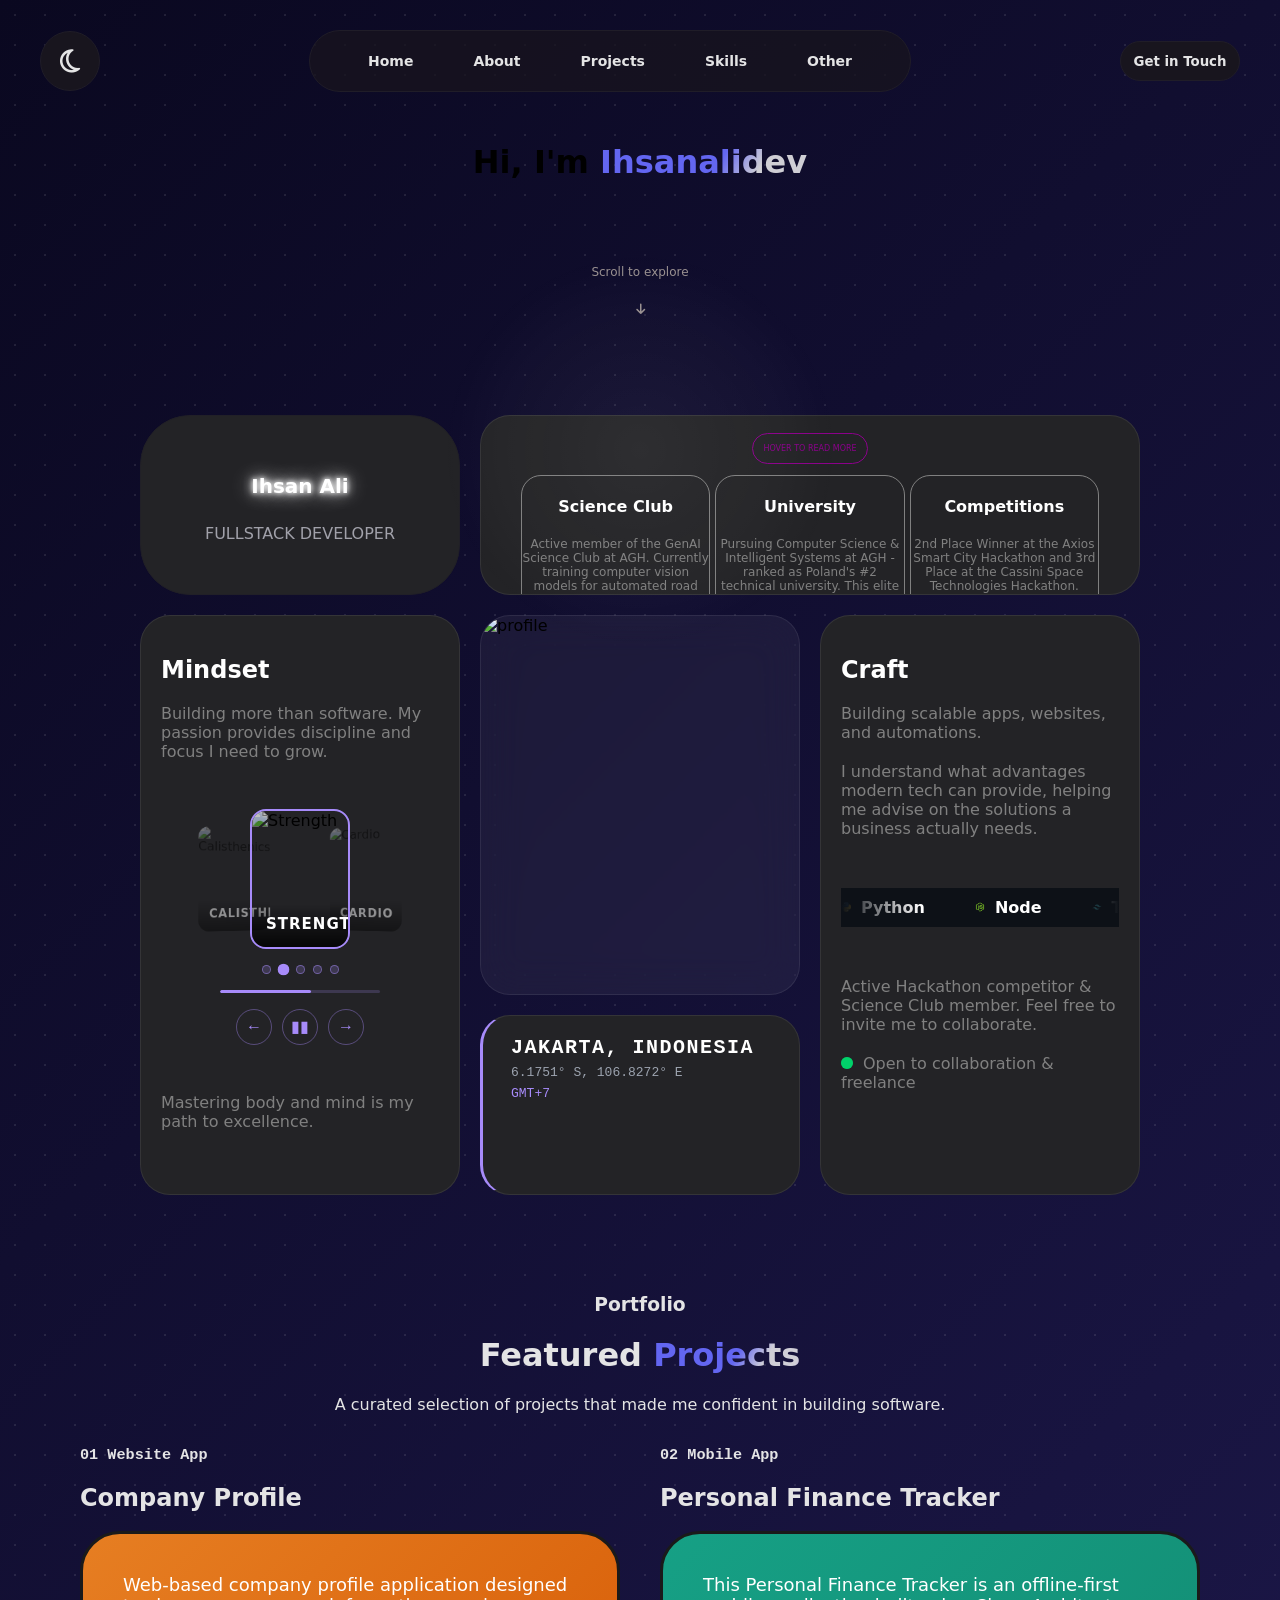
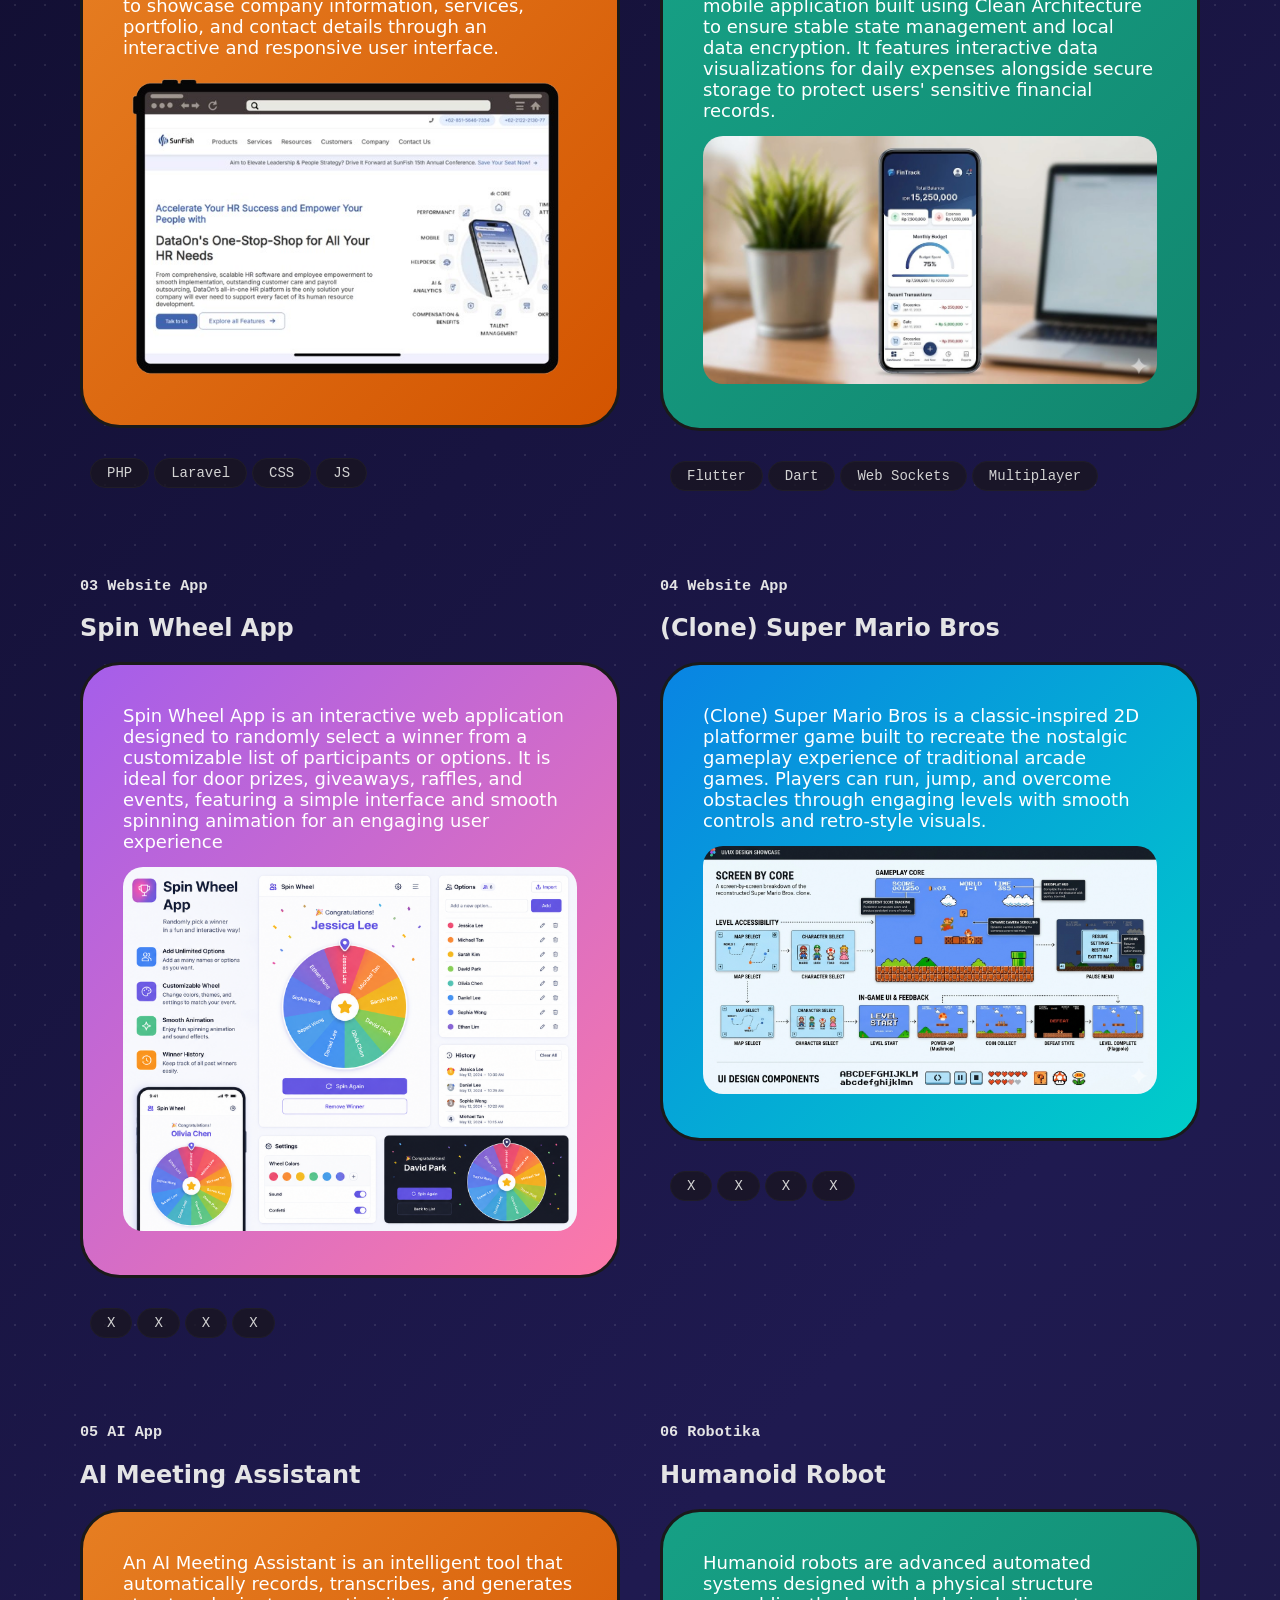
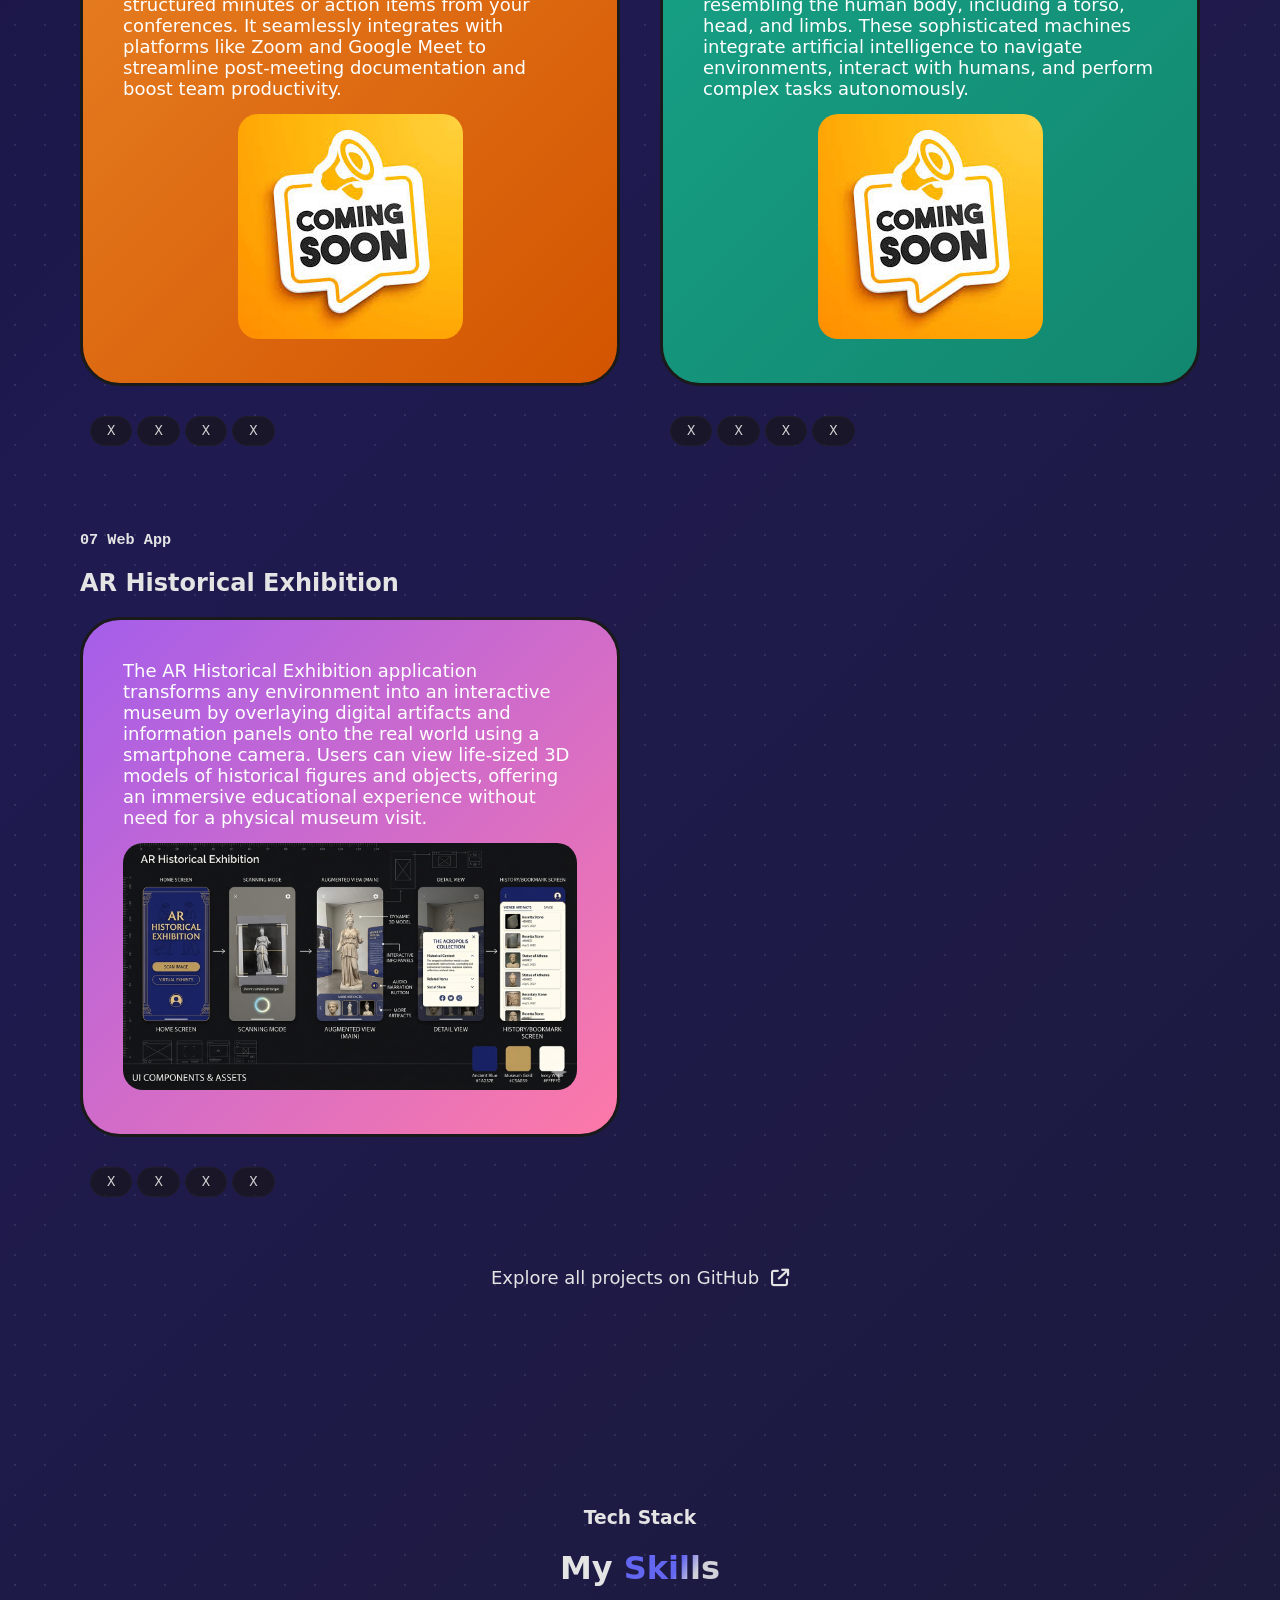
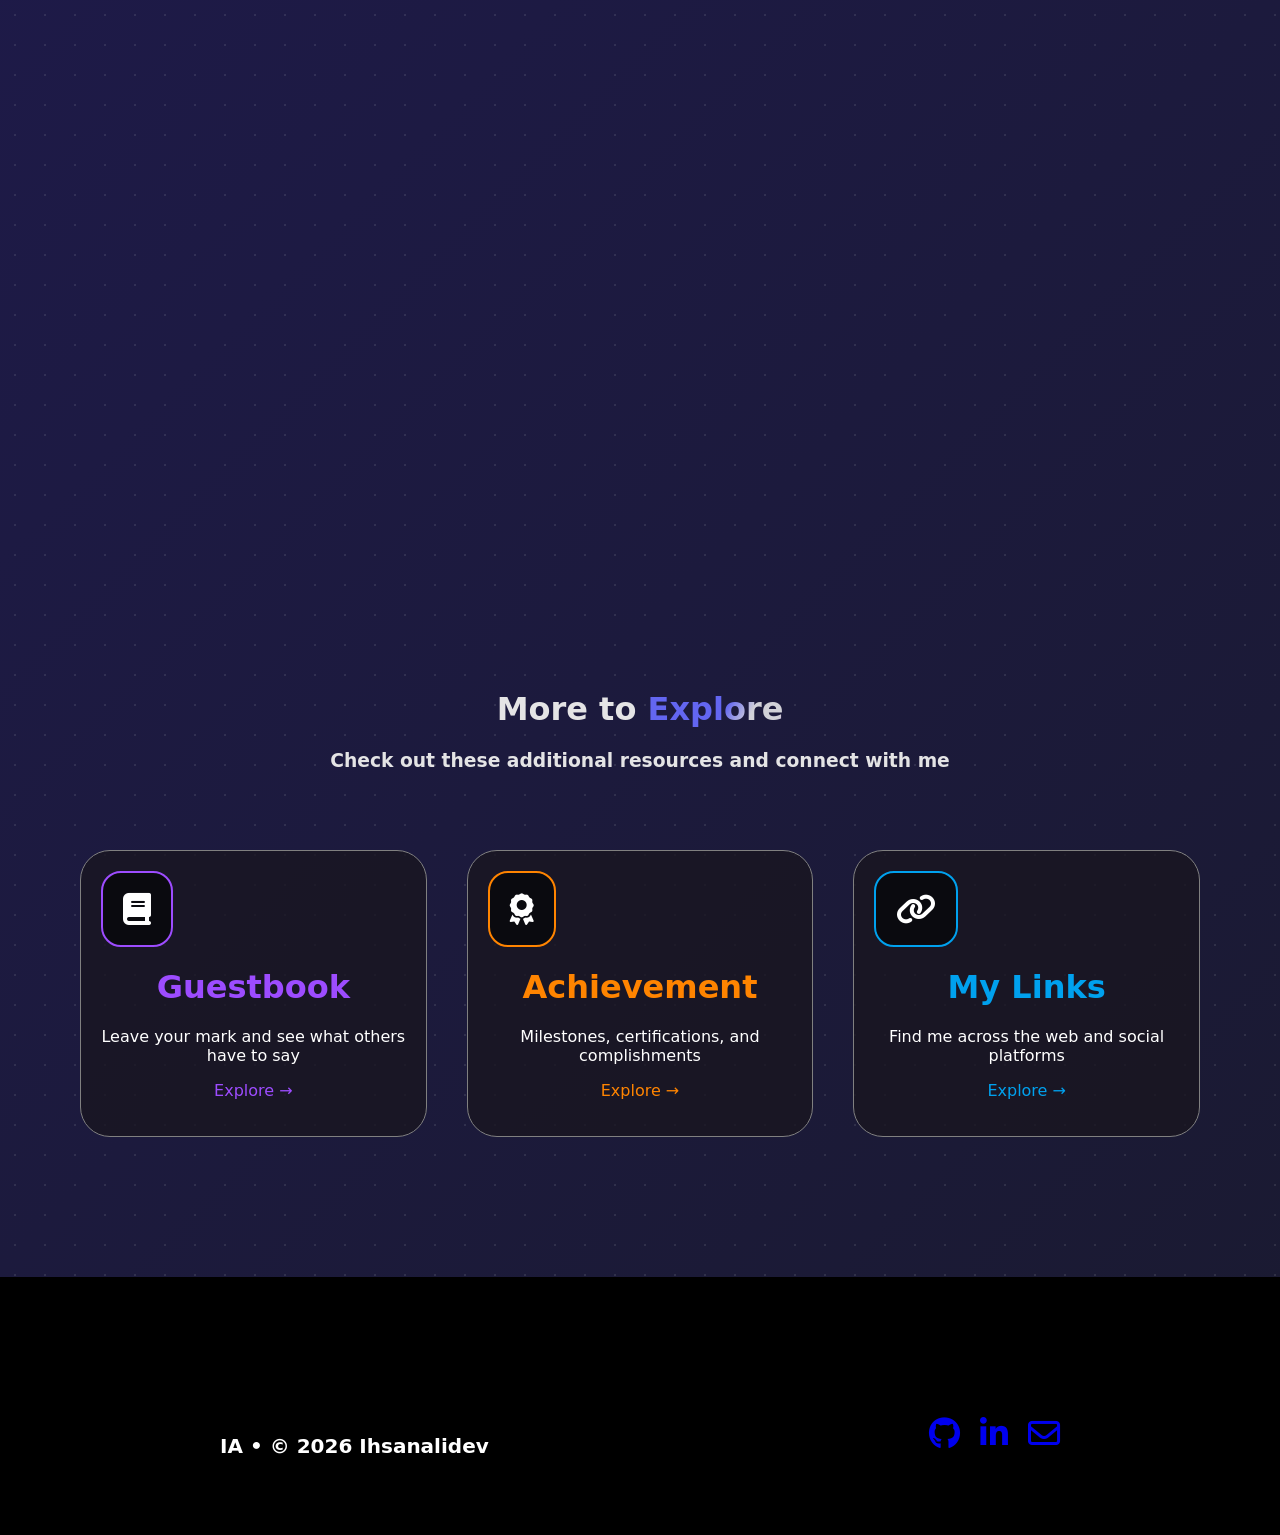
==== index.html @ 2e202428 "update new portfolio 2026" ====
<!DOCTYPE html>
<html lang="en">
<head>
    <meta charset="UTF-8">
    <meta name="viewport" content="width=device-width, initial-scale=1.0">
    <title>Ihsanalidev | Full Stack Developer</title>
    <link rel="stylesheet" href="assets/css/style.css">
    <link rel="stylesheet" href="https://cdnjs.cloudflare.com/ajax/libs/font-awesome/6.5.1/css/all.min.css">
    <link rel="icon" type="image/png" href="assets/img/favicon.png">

</head>
<body>

    <!-- <header>
        <div class="dark-mode">
            <button class="button-dark-mode" onclick="toggleDarkMode()">
                <i class="fa-regular fa-moon fa-2x"></i>
            </button>
        </div>
        <div class="navbar">
            <nav class="navbar-top">
                <ul>
                    <li><a href="#home" class="anchor-home">Home</a></li>
                    <li><a href="#about" class="anchor-about">About</a></li>
                    <li><a href="#projects" class="anchor-projects">Projects</a></li>
                    <li><a href="#skills" class="anchor-skills">Skills</a></li>
                    <li><a href="#other" class="anchor-other">Other</a></li>
                </ul>
            </nav>
        </div>

        <button id="openContactBtn" class="openContactBtn">Get in Touch</button>

        <div id="contactModal" class="modal-overlay">
            
            <div class="modal-content">
                <span class="close-btn" id="closeContactBtn">&times;</span>
                <h2>Get in touch</h2>
                <p>Let's build something great together.</p>
                
                <div class="modal-options">
                    <div class="card-call" onclick="window.open('https://calendly.com/username', '_blank')">
                        <i class="fa-regular fa-calendar"></i>
                        <h4>Book a call</h4>
                        <p>30 Min Call</p>
                    </div>
                    
                    <div class="card-email">
                        <i class="fa-regular fa-envelope"></i>
                        <h4>Email me</h4>
                        <p>Open Gmail</p>
                    </div>
                </div>
            </div>

        </div>
    </header> -->
    <my-header></my-header>
    


    
    <main>
        <!-- <h1>Hi, I'm <span class="text-gradient">Ihsanalidev</span></h1> -->
        <div class="my-name" id="home">
            <h1>Hi, I'm <span class="text-shimmer">Ihsanalidev</span></h1>
        </div>
        
        <div class="scroll-indicator">
            <p>Scroll to explore</p>
            <i class="fa-solid fa-arrow-down arrow"></i>
        </div>




        <!-- <div class="about-section" id="about">
            <div class="">
                <div class="my-full-name">
                    <div class="div-glow-text">
                        <h1 class="glow-text">Ihsan Ali</h1>
                    </div>
                    <p class="name-card-mono center-text">Fullstack Developer</p>
                </div>
                <div class="my-education">
                    <div>
                        Hover to read more
                    </div>
                    <div>
                        <h3>Science Club</h3>
                        <p>Active member of the GenAI Science Club at AGH. Currently training computer vision models for automated road obstacle detection in autonomous systems.</p>
                    </div>
                    <div>
                        <h3>University</h3>
                        <p>Pursuing Computer Science & Intelligent Systems at AGH - ranked as Poland's #2 technical university. This elite program is recognized as the #1 major in the country for IT and Artificial Intelligence.</p>
                    </div>
                    <div>
                        <h3>Competitions</h3>
                        <p>2nd Place Winner at the Axios Smart City Hackathon and 3rd Place at the Cassini Space Technologies Hackathon. Proven ability to translate high-tech engineering into scalable business models under pressure.</p>
                    </div>
                </div>
            </div>
            
            <div class="my-key-points">

            </div>
            <div class="my-photo">

            </div>
            <div class="my-city-weather">

            </div>
            <div class="my-tect-stack">

            </div>
        </div> -->



        <div class="container-about" id="about">

            <div class="card-about intro">
                <h4 class="glow-text">Ihsan
                    <!-- <br> -->
                    Ali
                </h4>
                <p>FULLSTACK DEVELOPER</p>
            </div>

            <div class="card-about top-info">
                <span class="button-hover-to-read-more">HOVER TO READ MORE</span>
                <!-- <span class="button-hover-to-read-more">READ MORE</span> -->
                <div class="mini-cards">
                    <div class="mini-card-1">
                        <h4>Science Club</h4>
                        <p>Active member of the GenAI Science Club at AGH. Currently training computer vision models for automated road obstacle detection in autonomous systems.</p>
                    </div>
                    <div class="mini-card-2">
                        <h4>University</h4>
                        <p>Pursuing Computer Science & Intelligent Systems at AGH - ranked as Poland's #2 technical university. This elite program is recognized as the #1 major in the country for IT and Artificial Intelligence.</p>
                    </div>
                    <div class="mini-card-3">
                        <h4>Competitions</h4>
                        <p>2nd Place Winner at the Axios Smart City Hackathon and 3rd Place at the Cassini Space Technologies Hackathon.</p>
                    </div>
                </div>
            </div>

            <div class="card-about mindset">
                <h2>Mindset</h2>
                <p>Building more than software. My passion provides discipline and focus I need to grow.</p>
                



                <!-- 3D Carousel -->
                <div id="cx-wrap">
                    <div id="cx-stage"></div>
                    <div id="cx-dots"></div>
                    <div id="cx-bar-wrap"><div id="cx-bar"></div></div>
                    <div id="cx-controls">
                    <button id="cx-prev">&#8592;</button>
                    <button id="cx-pause">&#9646;&#9646;</button>
                    <button id="cx-next">&#8594;</button>
                    </div>
                </div>
                




                <p>Mastering body and mind is my path to excellence.</p>
            </div>

            <div class="card-about profile">
                <img src="https://picsum.photos/500/600" alt="profile">
            </div>

            <div class="card-about craft">
                <h2>Craft</h2>
                <p>Building scalable apps, websites, and automations.</p>
                <p>I understand what advantages modern tech can provide, helping me advise on the solutions a business actually needs.</p>



                <section class="tech-stack">
                    <div class="marquee">
                        <div class="marquee-content">
                            <div class="item">
                                <img src="assets/img/python.png" alt="Python">
                                <span>Python</span>
                            </div>

                            <div class="item">
                                <img src="assets/img/node.png" alt="Node">
                                <span>Node</span>
                            </div>

                            <div class="item">
                                <img src="assets/img/tailwind.png" alt="Tailwind">
                                <span>Tailwind</span>
                            </div>

                            <div class="item">
                                <img src="assets/img/docker.png" alt="Docker">
                                <span>Docker</span>
                            </div>
                            <div class="item">
                                <img src="assets/img/flutter.png" alt="Flutter">
                                <span>Flutter</span>
                            </div>

                            <div class="item">
                                <img src="assets/img/git.png" alt="Git">
                                <span>Git</span>
                            </div>

                            <div class="item">
                                <img src="assets/img/laravel.png" alt="Laravel">
                                <span>Laravel</span>
                            </div>

                            <div class="item">
                                <img src="assets/img/react.png" alt="React">
                                <span>React</span>
                            </div>
                        </div>
                    </div>
                    </section>



                <p>Active Hackathon competitor & Science Club member. Feel free to invite me to collaborate.</p>
                <p><div class="ping-dot"></div>Open to collaboration & freelance</p>
            </div>

            <!-- <div class="card-about location">
                <h2>JAKARTA, INDONESIA</h2>
                <p>GMT+7</p>
            </div> -->


            <div class="card-about location">
                <div class="location-map-bg"></div>
                <div class="location-content">
                    <h2>JAKARTA, INDONESIA</h2>
                    <p class="location-coords">6.1751° S, 106.8272° E</p>
                    <p class="location-tz">GMT+7</p>
                </div>
            </div>

        </div>






        <div class="projects-section" id="projects">
            <div class="project-title">
                <h3>Portfolio</h3>
                <h1>Featured <span class="text-shimmer">Projects</span></h1>
                <p>A curated selection of projects that made me confident in building software.</p>
            </div>
            <div class="container-cards">
                <div class="card-projects">
                    <h3 class="name-card-mono">01 Website App</h3>
                    <h2>Company Profile</h2>
                    <div class="card-1">
                        <p class="card-text">Web-based company profile application designed to showcase company information, services, portfolio, and contact details through an interactive and responsive user interface.</p>
                        <a href="https://google.com" target="_blank" rel="noopener noreferrer">
                            <img src="assets/img/project1.png" alt="img-project1" class="img-project1">
                        </a>
                    </div>
                    <div class="tech-stack-project">
                        <span>PHP</span>
                        <span>Laravel</span>
                        <span>CSS</span>
                        <span>JS</span>
                    </div>
                </div>
                <div class="card-projects">
                    <h3 class="name-card-mono">02 Mobile App</h3>
                    <h2>Personal Finance Tracker</h2>
                    <div class="card-2">
                        <p class="card-text">This Personal Finance Tracker is an offline-first mobile application built using Clean Architecture to ensure stable state management and local data encryption. It features interactive data visualizations for daily expenses alongside secure storage to protect users' sensitive financial records.</p>
                        <a href="https://google.com" target="_blank" rel="noopener noreferrer">
                            <img src="assets/img/personal_finance_tracker.jpg" alt="personal_finance_tracker" class="img-project2">
                        </a>
                    </div>
                    <div class="tech-stack-project">
                        <span>Flutter</span>
                        <span>Dart</span>
                        <span>Web Sockets</span>
                        <span>Multiplayer</span>
                    </div>
                </div>
                <div class="card-projects">
                    <h3 class="name-card-mono">03 Website App</h3>
                    <h2>Spin Wheel App</h2>
                    <div class="card-3">
                        <p class="card-text">Spin Wheel App is an interactive web application designed to randomly select a winner from a customizable list of participants or options. It is ideal for door prizes, giveaways, raffles, and events, featuring a simple interface and smooth spinning animation for an engaging user experience</p>
                        <a href="https://google.com" target="_blank" rel="noopener noreferrer">
                            <img src="assets/img/spin_wheel_app.png" alt="spin_wheel_app" class="img-project3">
                        </a>
                    </div>
                    <div class="tech-stack-project">
                        <span>X</span>
                        <span>X</span>
                        <span>X</span>
                        <span>X</span>
                    </div>
                </div>
                <div class="card-projects">
                    <h3 class="name-card-mono">04 Website App</h3>
                    <h2>(Clone) Super Mario Bros</h2>
                    <div class="card-4">
                        <p class="card-text">(Clone) Super Mario Bros is a classic-inspired 2D platformer game built to recreate the nostalgic gameplay experience of traditional arcade games. Players can run, jump, and overcome obstacles through engaging levels with smooth controls and retro-style visuals.</p>
                        <a href="https://google.com" target="_blank" rel="noopener noreferrer">
                            <img src="assets/img/super_mario_bros.png" alt="super_mario_bros" class="img-project4">
                        </a>
                    </div>
                    <div class="tech-stack-project">
                        <span>X</span>
                        <span>X</span>
                        <span>X</span>
                        <span>X</span>
                    </div>
                </div>
                <div class="card-projects">
                    <h3 class="name-card-mono">05 AI App</h3>
                    <h2>AI Meeting Assistant</h2>
                    <div class="card-5">
                        <p class="card-text">An AI Meeting Assistant is an intelligent tool that automatically records, transcribes, and generates structured minutes or action items from your conferences. It seamlessly integrates with platforms like Zoom and Google Meet to streamline post-meeting documentation and boost team productivity.</p>
                        <a href="https://google.com" target="_blank" rel="noopener noreferrer">
                            <img src="assets/img/coming_soon.jpg" alt="super_mario_bros" class="img-project4">
                        </a>
                    </div>
                    <div class="tech-stack-project">
                        <span>X</span>
                        <span>X</span>
                        <span>X</span>
                        <span>X</span>
                    </div>
                </div>
                <div class="card-projects">
                    <h3 class="name-card-mono">06 Robotika</h3>
                    <h2>Humanoid Robot</h2>
                    <div class="card-6">
                        <p class="card-text">Humanoid robots are advanced automated systems designed with a physical structure resembling the human body, including a torso, head, and limbs. These sophisticated machines integrate artificial intelligence to navigate environments, interact with humans, and perform complex tasks autonomously.</p>
                        <a href="https://google.com" target="_blank" rel="noopener noreferrer">
                            <img src="assets/img/coming_soon.jpg" alt="super_mario_bros" class="img-project4">
                        </a>
                    </div>
                    <div class="tech-stack-project">
                        <span>X</span>
                        <span>X</span>
                        <span>X</span>
                        <span>X</span>
                    </div>
                </div>
                <div class="card-projects">
                    <h3 class="name-card-mono">07 Web App</h3>
                    <h2>AR Historical Exhibition</h2>
                    <div class="card-7">
                        <p class="card-text">The AR Historical Exhibition application transforms any environment into an interactive museum by overlaying digital artifacts and information panels onto the real world using a smartphone camera. Users can view life-sized 3D models of historical figures and objects, offering an immersive educational experience without need for a physical museum visit.</p>
                        <a href="https://google.com" target="_blank" rel="noopener noreferrer">
                            <img src="assets/img/ar_historical_exhibition.png" alt="ar_historical_exhibition" class="img-project7">
                        </a>
                    </div>
                    <div class="tech-stack-project">
                        <span>X</span>
                        <span>X</span>
                        <span>X</span>
                        <span>X</span>
                    </div>
                </div>
            </div>

            <!-- <div class="explore-my-github">
                <p>Explore all projects on GitHub</p>
                <i class="fa-solid fa-arrow-up-right-from-square"><a href="https://google.com" target="_blank" rel="noopener noreferrer"></a></i>
            </div> -->

            <div class="explore-my-github">
                <a href="https://google.com" target="_blank" rel="noopener noreferrer">
                    <p>Explore all projects on GitHub</p>
                    <i class="fa-solid fa-arrow-up-right-from-square"></i>
                </a>
            </div>

        </div>

        <div class="skills-section" id="skills">
            <div class="project-title">
                <h3>Tech Stack</h3>
                <h1>My <span class="text-shimmer">Skills</span></h1>
            </div>



















                    <div class="sphere-container">
                        <canvas id="myCanvas" width="400" height="400"></canvas>
                        <div id="tags">
                        <ul>
                            <li><a href="#"><img src="https://cdn.jsdelivr.net/gh/devicons/devicon/icons/javascript/javascript-original.svg"></a></li>
                            <li><a href="#"><img src="https://cdn.jsdelivr.net/gh/devicons/devicon/icons/typescript/typescript-original.svg"></a></li>
                            <li><a href="#"><img src="https://cdn.jsdelivr.net/gh/devicons/devicon/icons/react/react-original.svg"></a></li>
                            <li><a href="#"><img src="https://cdn.jsdelivr.net/gh/devicons/devicon/icons/nodejs/nodejs-original.svg"></a></li>
                            <li><a href="#"><img src="https://cdn.jsdelivr.net/gh/devicons/devicon/icons/python/python-original.svg"></a></li>
                            <li><a href="#"><img src="https://cdn.jsdelivr.net/gh/devicons/devicon/icons/cplusplus/cplusplus-original.svg"></a></li>
                            <li><a href="#"><img src="https://cdn.jsdelivr.net/gh/devicons/devicon/icons/docker/docker-original.svg"></a></li>
                            <li><a href="#"><img src="https://cdn.jsdelivr.net/gh/devicons/devicon/icons/github/github-original.svg"></a></li>
                            <li><a href="#"><img src="https://cdn.jsdelivr.net/gh/devicons/devicon/icons/html5/html5-original.svg"></a></li>
                            <li><a href="#"><img src="https://cdn.jsdelivr.net/gh/devicons/devicon/icons/css3/css3-original.svg"></a></li>
                            <li><a href="#"><img src="https://cdn.jsdelivr.net/gh/devicons/devicon/icons/tailwindcss/tailwindcss-plain.svg"></a></li>
                            <li><a href="#"><img src="https://cdn.jsdelivr.net/gh/devicons/devicon/icons/nextjs/nextjs-original.svg"></a></li>
                        </ul>
                        </div>
                    </div>













        </div>

        <div class="other-section" id="other">
            <div class="project-title">
                <h1>More to <span class="text-shimmer">Explore</span></h1>
                <h3>Check out these additional resources and connect with me</h3>
            </div>
            <div class="cards3">
                <div class="guestbook-card">
                    <a href="https://google.com" target="_blank" rel="noopener noreferrer">
                        <div class="icon-card1">
                            <i class="fa-solid fa-book fa-2x"></i>
                        </div>
                        <h1 class="card1">Guestbook</h1>
                        <p class="description-card1">Leave your mark and see what others have to say</p>
                        <p class="card1">Explore &#8594;</p>
                    </a>
                </div>
                <div class="achievements-card">
                    <a href="https://google.com" target="_blank" rel="noopener noreferrer">
                        <div class="icon-card2">
                            <i class="fa-solid fa-award fa-2x"></i>
                        </div>
                        <h1 class="card2">Achievement</h1>
                        <p class="description-card2">Milestones, certifications, and complishments</p>
                        <p class="card2">Explore &#8594;</p>
                    </a>
                </div>
                <div class="mylink-card">
                    <a href="https://google.com" target="_blank" rel="noopener noreferrer">
                        <div class="icon-card3">
                            <i class="fa-solid fa-link fa-2x"></i>
                        </div>
                        <h1 class="card3">My Links</h1>
                        <p class="description-card3">Find me across the web and social platforms</p>
                        <p class="card3">Explore &#8594;</p>
                    </a>
                </div>
            </div>
        </div>

    </main>



    <!-- <footer>
        <div class="container-footer">
            <div class="text-copyright">
                <h2 class="footer-text">IA • © 2026 Ihsanalidev</h2>
            </div>
            <div class="icon-footer">
                <a href="https://github.com/ihsanalidev" target="_blank" rel="noopener noreferrer">
                    <i class="fa-brands fa-github fa-2x"></i>
                </a>
                <a href="https://www.linkedin.com/in/ihsan-ali-suwarno/" target="_blank" rel="noopener noreferrer">
                    <i class="fa-brands fa-linkedin-in fa-2x"></i>
                </a>
                <a href="mailto:ihsanaliwork@gmail.com" target="_blank" rel="noopener noreferrer">
                    <i class="fa-regular fa-envelope fa-2x"></i>
                </a>
            </div>
        </div>
    </footer> -->
    <my-footer></my-footer>



    <script src="https://www.goat1000.com/tagcanvas.min.js"></script>
    <script src="assets/js/script.js"></script>
    <script src="https://cdnjs.cloudflare.com/ajax/libs/three.js/r128/three.min.js"></script>  
    
    



</body>
</html>
---- assets/css/style.css ----
/* ====================================================================== root ==================================================== */
:root {
  --primary-color: #160d29;
  --secondary-color: #18151e;
  --third-color: #e4e4e5;
  --forth-color: #201d28;

  --bg-grad-1: #0a0820;
  --bg-grad-2: #1f1a50;
  --bg-grad-3: #1a1a30;
  --dot-color: rgba(255, 255, 255, 0.3); 

  --button-size: 40px;
  --border-radius-circle: 50%;
  --font-family: Inter, system-ui, -apple-system, BlinkMacSystemFont, "Segoe UI", Roboto, sans-serif;
  /* --font-family2: "JetBrains Mono", "Courier New", monospace; */
  --font-family2: monospace;
  --font-size-small: 14px;
  --font-size-medium: 16px;
  --font-size-big: 20px;
  --font-size-header: 40px;
}

  /* 2. KETIKA DIKLIK (Memicu Class .light-mode Lewat JavaScript) */
body.light-mode {
  --primary-color: #DDDAF0;
  --secondary-color: #DDDBF1;
  --third-color: #18151e; 
  --forth-color: #b5b2cd;
  --bg-grad-1: #E2E0F4;
  --bg-grad-2: #ECEAF7;
  --bg-grad-3: #FFFFFF;
  --dot-color: rgba(0, 0, 0, 0.15); 
}

/* body.light-mode {
  --primary-color: #DDDAF0;            
  --secondary-color: #DDDBF1;         
  --third-color: #18151e;             
  --forth-color: #b5b2cd;              
} */

.center-text {
    text-align: center;
    align-items: center;
}
/* ====================================================================== body ==================================================== */
/* body {
    background-color: var(--primary-color);
    margin: 0;
    padding: 0;
} */

body {
    margin: 0;
    padding: 0;
    /* background:  */
        /* radial-gradient(circle, rgba(255,255,255,0.3) 1px, transparent 1px), */
        /* radial-gradient(circle, rgba(255,255,255,0.3) 0.5px, transparent 0.8px), */
        
        /* linear-gradient(135deg, #0f0c29, #302b63, #24243e); */
        /* linear-gradient(135deg, #0a0820, #1f1a50, #1a1a30); */


    background: 
        radial-gradient(circle, var(--dot-color) 0.5px, transparent 0.8px),
        linear-gradient(135deg, var(--bg-grad-1), var(--bg-grad-2), var(--bg-grad-3));


    /* background-size: 60px 60px, 100% 100%; */
    background-size: 30px 30px, 100% 100%;
    min-height: 100vh;
    position: relative;
}

body::before {
    content: '';
    position: fixed;
    width: 400px;
    height: 400px;
    border-radius: 50%;
    /* background: radial-gradient(
        circle, 
        rgba(255, 255, 255, 0.12) 0%, 
        rgba(255, 255, 255, 0.06) 50%,
        transparent 70%
    ); */
    /* background: radial-gradient(
    circle, 
    rgba(255, 255, 255, 0.08) 0%,     
    rgba(255, 255, 255, 0.04) 50%,   
    transparent 70%
    ); */
    background: radial-gradient(
    circle, 
    rgba(255, 255, 255, 0.05) 0%,
    rgba(255, 255, 255, 0.02) 50%,
    transparent 70%
    );
    pointer-events: none;
    transform: translate(-50%, -50%);
    z-index: 9999;
    left: var(--mouse-x, 50%);
    top: var(--mouse-y, 50%);
    /* transition: left 0.1s ease, top 0.1s ease; */
}
/* ====================================================================== header ==================================================== */
/* header {
    display: flex;
    justify-content: space-between;
    padding: 30px 40px;
} */

header {
    display: flex;
    justify-content: space-between;
    align-items: center;
    padding: 30px 40px;
    position: sticky;
    top: 0;
    z-index: 1000;
    /* background-color: var(--primary-color);  */
    background: transparent;
}
/* ====================================================================== button-dark-mode ==================================================== */
.button-dark-mode{
    width: 60px;
    height: 60px;
    background-color: var(--secondary-color);
    border: 1px solid var(--forth-color);
    border-radius: 50%;
    transition: transform 0.5s ease;
    cursor: pointer;
}
.fa-moon {
  color: var(--third-color);
}
.button-dark-mode:hover {
  transform: scale(1.1); 
}


/* ====================================================================== navbar ==================================================== */
/* .navbar-top{
    width: 600px;
    background-color: var(--secondary-color);
    border: 0.1px solid var(--forth-color);
    border-radius: 100px;
} */

.navbar {
    display: flex;   
    justify-content: center; 
    width: auto;
}

.navbar-top {
    width: 600px;
    /* background-color: var(--secondary-color); */
    background-color: rgba(24, 21, 30, 0.75);
    border: 0.1px solid var(--forth-color);
    border-radius: 100px;
}

.navbar-top ul {
    height: 60px;
    list-style: none;
    display: flex;
    justify-content: center;
    gap: 60px;
    margin: 0;
    padding: 0;
    align-items: center;
    cursor: pointer;
}

.navbar-top ul li a {
    text-decoration: none;
    color: var(--third-color);
    font-family: var(--font-family);
    font-weight: bold;
    font-size: var(--font-size-small);
}
.navbar-top ul li a:hover {
    color: white;
}
/* ====================================================================== cta ==================================================== */
/* .cta {
    display: flex;
    gap: 10px;
    width: 120px;
    height: 40px;
    margin: 0;
    padding: 10px;
    justify-content: center;
    align-items: center;
    color: var(--third-color);
    border: 1px solid var(--forth-color);
    border-radius: 50px;
    font-family: var(--font-family);
    font-weight: bold;
    cursor: pointer;
    transition: transform 0.5s ease;
    background-color: var(--secondary-color);
}

.cta:hover {
    color: white;
    transform: scale(1.1); 
} */

.openContactBtn {
    display: flex;
    gap: 10px;
    width: 120px;
    height: 40px;
    margin: 0;
    padding: 10px;
    justify-content: center;
    align-items: center;
    color: var(--third-color);
    border: 1px solid var(--forth-color);
    border-radius: 50px;
    font-family: var(--font-family);
    font-weight: bold;
    cursor: pointer;
    transition: transform 0.5s ease;
    background-color: var(--secondary-color);
}

.openContactBtn:hover {
    color: white;
    transform: scale(1.1); 
}




.modal-overlay {
    display: none; 
    position: fixed;
    top: 0;
    left: 0;
    width: 100%;
    height: 100%;
    background-color: rgba(0, 0, 0, 0.6); 
    backdrop-filter: blur(5px); 
    z-index: 9999; 
    justify-content: center;
    align-items: center;
}

.modal-content {
    background-color: var(--secondary-color);
    color: var(--third-color); 
    padding: 20px;
    border-radius: 16px;
    max-width: 400px;
    width: 100%;
    position: relative;
    border-radius: 50px;
    /* Animasi muncul halus */
    animation: fadeIn 0.3s ease-in-out;
}

.modal-content h2 {
    color: var(--third-color);
    font-weight: bold;
    font-size: 30px;
    font-family: var(--font-family);
}

.modal-content p {
    color: var(--third-color);
    font-family: var(--font-family);
    padding: 0px 0px 20px 0px;
}

.close-btn {
    position: absolute;
    top: 20px;       /* Jarak dari atas cetakan modal */
    right: 20px;     /* Jarak dari kanan cetakan modal (membuatnya ke kanan) */
    font-size: 24px;  /* Memperbesar ukuran tanda silang jika dirasa kekecilan */
    cursor: pointer;
    color: var(--third-color); /* Mengikuti warna teks tema Anda */
    opacity: 0.7;
    transition: opacity 0.2s ease, color 0.2s ease;
    padding: 20px;
}

.modal-options {
    display: flex;
    gap: 10px;
    justify-content: space-around;
    padding: 0px 0px 20px 0px;
}

.card-call {
    width: 120px;
    height: auto;
    border: 1px solid white;
    border-radius: 20px;
    padding: 20px;
    cursor: pointer;
}

.card-call h4 {
    font-size: 16px;
}

.card-call p {
    font-size: 14px;
}

.card-email {
    width: 120px;
    height: auto;
    border: 1px solid white;
    border-radius: 20px;
    padding: 20px;
    cursor: pointer;
}

.card-email h4 {
    font-size: 16px;
}

.card-email p {
    font-size: 14px;
}

@keyframes fadeIn {
    from { opacity: 0; transform: scale(0.95); }
    to { opacity: 1; transform: scale(1); }
}





/* ===================================================================== text-gradient ==================================================== */
/* .text-gradient {
    background-image: linear-gradient(to right, #6366f1, #a855f7, #ec4899);
    -webkit-background-clip: text;
    background-clip: text;
    -webkit-text-fill-color: transparent;
    text-fill-color: transparent;
    font-weight: bold;
} */
.my-name {
    display: flex;
    justify-content: center;
    font-family: var(--font-family);
}
.text-shimmer {
    background-image: linear-gradient(
        120deg, 
        #6366f1 30%, 
        rgba(255, 255, 255, 0.8) 40%,
        rgba(255, 255, 255, 0.8) 50%, 
        #a855f7 60%, 
        #ec4899 80%
    );
    
    background-size: 200% auto;
    -webkit-background-clip: text;
    background-clip: text;
    -webkit-text-fill-color: transparent;
    /* text-fill-color: transparent; */
    font-weight: bold;
    animation: shimmer 10s linear infinite;
}

@keyframes shimmer {
    0% {
        background-position: 200% center;
    }
    100% {
        background-position: -200% center;
    }
}
/* ================================================================= scroll-indicator ================================================ */
.scroll-indicator {
    display: flex;
    flex-direction: column;
    align-items: center;   
    justify-content: center;
    gap: 12px;              
    color: rgb(154, 145, 145); 
    font-family: var(--font-family);
    font-size: var(--font-size-small);
    /* font-weight: bold; */
    margin-top: 50px;   
    font-size: 12px;        
    animation: bounce 2s ease-in-out infinite;    
}

@keyframes bounce {
    0%, 100% {
        transform: translateY(0);
    }
    50% {
        transform: translateY(12px);
    }
}
/* =============================================================== about ======================================================== */
/* .about-section {
    padding: 140px;
}

.my-full-name {
    background-color: #232326;
    padding: 20px 40px;
    width: 250px;
    height: 120px;
    border: 1px solid #212027;
    border-radius: 50px;
}
.glow-text {
    color: white;
    text-shadow: 0 0 5px #fff,
               0 0 10px #fff,
               0 0 20px #ffff;
    text-align: center;
    font-family: var(--font-family);
    font-weight: bold;
} */
 .container-about {
    padding: 100px 0px 0px 0px;

    max-width:1000px;
    margin:auto;

    display:grid;
    grid-template-columns: repeat(12, 1fr);
    grid-auto-rows: 180px;
    gap:20px;
}

.card-about {
    background: rgba(255,255,255,0.05);
    backdrop-filter: blur(20px);
    border:1px solid rgba(255,255,255,0.08);
    border-radius:30px;
    padding:10px;
    overflow:hidden;
    transition: .3s;

    font-family: var(--font-family);
}

/* .card-about:hover{
    transform: translateY(-5px);
    border-color:#8b5cf6;
} */

.intro{
    grid-column: span 4;

    background-color: #232326;
    /* padding: 20px 40px; */
    /* width: 250px; */
    /* height: 120px; */
    border: 1px solid #212027;
    border-radius: 50px;


    display: flex;
    flex-direction: column;
    align-items: center;
    justify-content: center;
}

.intro h4 {
    font-size: 20px;   
    color: #ffffff;
    margin-bottom: 8px; 
    font-family: var(--font-family);    
}

.intro p {
    font-size: 16px;   
    color: #a1a1aa;      
    line-height: 1.5;  
    text-align: center;  
    font-family: var(--font-family);  
}

.glow-text {
    color: white;
    text-shadow: 0 0 5px #fff,
               0 0 10px #fff,
               0 0 20px #ffff;
    text-align: center;
    font-family: var(--font-family);
    font-weight: bold;
} 

.top-info{
    background-color: #232326;
    grid-column: span 8;
    text-align: center;
    padding: 20px;
}

.mini-cards {
    padding: 20px;
    display: flex;
    gap: 5px;
    justify-content: space-between;
    font-family: var(--font-family);
}

.mini-card-1{
    height: 200px;
    width: 200px;
    border: 1px solid gray;
    border-radius: 20px;


    transition: transform 0.3s ease, box-shadow 0.3s ease;
}

.mini-card-1:hover {
  transform: translate(-10px, -50px);
  box-shadow: -6px -6px 20px rgba(255, 255, 255, 0.08);
}

.mini-card-1 h4 {
    color: white;
}

.mini-card-1 p {
    color: gray;
    font-size: 12px;
}

.mini-card-2{
    height: 200px;
    width: 200px;
    border: 1px solid gray;
    border-radius: 20px;
    transition: transform 0.3s ease, box-shadow 0.3s ease;
}

.mini-card-2:hover {
  transform: translate(-0px, -50px);
  box-shadow: -6px -6px 20px rgba(255, 255, 255, 0.08);

}

.mini-card-2 h4 {
    color: white;
}

.mini-card-2 p {
    color: gray;
    font-size: 12px;
}

.mini-card-3{
    height: 200px;
    width: 200px;
    border: 1px solid gray;
    border-radius: 20px;
    transition: transform 0.3s ease, box-shadow 0.3s ease;
}

.mini-card-3:hover {
  transform: translate(10px, -50px);
  box-shadow: -6px -6px 20px rgba(255, 255, 255, 0.08);
}

.mini-card-3 h4 {
    color: white;
}

.mini-card-3 p {
    color: gray;
    font-size: 12px;
}

.button-hover-to-read-more {
    border: 1px solid darkmagenta;
    border-radius: 20px;
    font-family: var(--font-family);
    font-size: 8px;
    padding: 10px;
    color: darkmagenta;
}

.mindset{
    padding: 20px;
    background-color: #232326;
    grid-column: span 4;
    grid-row: span 3;
}

.mindset h2{
    color: white;
}

.mindset p{
    color: gray;
}

.profile{
    grid-column: span 4;
    grid-row: span 2;
    padding:0;
}

.profile img{
    width:100%;
    height:100%;
    object-fit:cover;
}

.craft{
    padding: 20px;
    background-color: #232326;
    grid-column: span 4;
    grid-row: span 3;
    color: gray;
}

.craft h2{
    color: white;
    margin-bottom: 20px;
}

.craft p{
    color: gray;
    margin-bottom: 20px;
}

/* .location{
    background-color: #232326;
    grid-column: span 4;
    grid-row: span 1;
    color: gray;
} */
.location {
  position: relative;
  overflow: hidden;
  border-left: 3px solid #a78bfa;
  padding: 20px 28px;

  
  background-color: #232326;
    grid-column: span 4;
    grid-row: span 1;
    color: gray;
}

.location-map-bg {
  position: absolute;
  inset: 0;
  background-image: url('https://upload.wikimedia.org/wikipedia/commons/thumb/8/80/World_map_-_low_resolution.svg/1200px-World_map_-_low_resolution.svg.png');
  background-size: 200%;
  background-position: 72% 55%;
  opacity: 0.15;
  filter: grayscale(1) invert(1);
  pointer-events: none;
}

.location-content {
  position: relative;
  font-family: monospace;
}

.location h2 {
  font-size: 20px;
  font-weight: 700;
  color: #ffffff;
  letter-spacing: 1.5px;
  margin: 0 0 6px;
}

.location-coords {
  font-size: 13px;
  color: #9ca3af;
  margin: 0 0 6px;
}

.location-tz {
  font-size: 13px;
  color: #a78bfa;
  margin: 0;
}






/* mobile */
@media(max-width:900px){
    .container{
        grid-template-columns:1fr;
        grid-auto-rows:auto;
    }

    .card{
        grid-column: span 1 !important;
        grid-row: span 1 !important;
        min-height:250px;
    }
}
/* ============== marquee / infinite scroll ============== */
.tech-stack {
  width: 100%;
  padding: 10px 0;
  margin: 50px 0px;
  background: #0d1117;
  overflow: hidden;
}

.marquee {
  width: 100%;
  overflow: hidden;
  position: relative;
}

.marquee-content {
  display: flex;
  width: max-content;
  gap: 50px;
  animation: scrollLeft 20s linear infinite;
}

.item {
  display: flex;
  align-items: center;
  gap: 10px;
  color: white;
  font-weight: 600;
  white-space: nowrap;
}

.item img {
  width: 10px;
  height: 10px;
  object-fit: contain;
}

/* animasi */
@keyframes scrollLeft {
  from {
    transform: translateX(0);
  }
  to {
    transform: translateX(-50%);
  }
}

.marquee::before,
.marquee::after {
  content: "";
  position: absolute;
  top: 0;
  width: 80px;
  height: 100%;
  z-index: 2;
}

.marquee::before {
  left: 0;
  background: linear-gradient(to right, #0d1117, transparent);
}

.marquee::after {
  right: 0;
  background: linear-gradient(to left, #0d1117, transparent);
}
/* ============== ping dot ============== */
.ping-dot {
  width: 12px;
  height: 12px;
  background: #00d26a;
  border-radius: 50%;
  position: relative;
  display: inline-block;
  margin: 0px 10px 0px 0px;
}

/* lingkaran luar */
.ping-dot::before {
  content: "";
  position: absolute;
  inset: 0;
  border-radius: 50%;
  background: rgba(0, 210, 106, 0.5);
  animation: pulse 1.8s infinite;
}

/* animasi */
@keyframes pulse {
  0% {
    transform: scale(1);
    opacity: 0.8;
  }

  70% {
    transform: scale(3);
    opacity: 0;
  }

  100% {
    transform: scale(3);
    opacity: 0;
  }
}

/* ============== 3D Carousel ============== */
#cx-wrap {
  display: flex;
  flex-direction: column;
  align-items: center;
  gap: 16px;
  padding: 2rem;
}

#cx-stage {
  position: relative;
  width: 100px;
  height: 140px;
  perspective: 800px;
}

.cx-card {
  position: absolute;
  inset: 0;
  border-radius: 16px;
  overflow: hidden;
  border: 2px solid transparent;
  transition: all 0.6s ease;
}

.cx-card img {
  width: 100%;
  height: 100%;
  object-fit: cover;
  filter: brightness(0.75);
  display: block;
}

.cx-card .cx-label {
  position: absolute;
  bottom: 0; left: 0; right: 0;
  padding: 10px 14px 14px;
  background: linear-gradient(transparent, rgba(0,0,0,0.85));
  color: #fff;
  font-size: 15px;
  font-weight: 600;
  text-transform: uppercase;
  letter-spacing: 1px;
}

.cx-card.cx-center {
  transform: translateX(0) scale(1);
  opacity: 1;
  z-index: 3;
  border-color: #a78bfa;
}

.cx-card.cx-left {
  transform: translateX(-70px) scale(0.82) translateZ(-60px) rotateY(18deg);
  opacity: 0.5;
  z-index: 2;
}

.cx-card.cx-right {
  transform: translateX(70px) scale(0.82) translateZ(-60px) rotateY(-18deg);
  opacity: 0.5;
  z-index: 2;
}

.cx-card.cx-hide {
  transform: scale(0.6) translateZ(-120px);
  opacity: 0;
  z-index: 1;
}

#cx-dots {
  display: flex;
  gap: 8px;
}

.cx-dot {
  width: 7px;
  height: 7px;
  border-radius: 50%;
  background: rgba(167,139,250,0.2);
  border: 1.5px solid rgba(167,139,250,0.5);
  cursor: pointer;
  transition: all 0.3s;
}

.cx-dot.cx-on {
  background: #a78bfa;
  transform: scale(1.3);
}

#cx-bar-wrap {
  width: 160px;
  height: 3px;
  background: rgba(167,139,250,0.2);
  border-radius: 2px;
  overflow: hidden;
}

#cx-bar {
  height: 100%;
  width: 0%;
  background: #a78bfa;
  border-radius: 2px;
}

#cx-controls {
  display: flex;
  gap: 10px;
}

#cx-controls button {
  width: 36px;
  height: 36px;
  border-radius: 50%;
  border: 1px solid rgba(167,139,250,0.4);
  background: transparent;
  color: #a78bfa;
  font-size: 16px;
  cursor: pointer;
}

#cx-controls button:hover {
  background: rgba(167,139,250,0.15);
}


/* =============================================================== projects ======================================================== */
.projects-section {
    font-family: var(--font-family);
    color: var(--third-color);
    padding: 80px;
}

.container-cards {
    display: grid;
    grid-template-columns: 1fr 1fr;
    gap: 40px;
}

.project-title {
    text-align: center;
    color: var(--third-color);
}

.name-card-mono {
    font-family: var(--font-family2);
    color: var(--third-color);
}

.card-1 {
    display: flex;
    flex-direction: column;
    align-items: center;
    justify-content: space-between;

    box-sizing: border-box;
    min-width: 450px;
    min-height: 350px; /* ganti dari height */
    padding: 40px;

    background: linear-gradient(135deg, #e67e22, #d35400);
    border-radius: 40px;
    color: white;
    border: 3px solid #1a1a1a;
}

.card-text {
    font-family: var(--font-family);
    font-size: 18px;
    /* text-align: center;         */
    margin: 0 0 15px 0;


    width: 100%;
    overflow-wrap: break-word;
}

.img-project1 {
    /* width: 400px;
    height: 300px; */
    width: 100%;
    max-width: 100%;
    height: auto;
    object-fit: contain;
    transition: transform 0.7s ease;


    align-items: center;
    transition: transform 0.7s ease;
}

.img-project1:hover {
    transform: scale(1.1);
}

.img-project2 {
    /* width: 400px;
    height: 300px; */
    width: 100%;
    max-width: 100%;
    height: auto;
    object-fit: contain;
    transition: transform 0.7s ease;


    align-items: center;
    transition: transform 0.7s ease;
    border-radius: 20px;
}

.img-project2:hover {
    transform: scale(1.1);
}

.img-project3 {
    /* width: 400px;
    height: 300px; */
    width: 100%;
    max-width: 100%;
    height: auto;
    object-fit: contain;
    transition: transform 0.7s ease;


    align-items: center;
    transition: transform 0.7s ease;
    border-radius: 20px;
}

.img-project3:hover {
    transform: scale(1.1);
}

.img-project4 {
    /* width: 400px;
    height: 300px; */
    width: 100%;
    max-width: 100%;
    height: auto;
    object-fit: contain;
    transition: transform 0.7s ease;


    align-items: center;
    transition: transform 0.7s ease;
    border-radius: 20px;
}

.img-project4:hover {
    transform: scale(1.1);
}

.img-project7 {
    /* width: 400px;
    height: 300px; */
    width: 100%;
    max-width: 100%;
    height: auto;
    object-fit: contain;
    transition: transform 0.7s ease;


    align-items: center;
    transition: transform 0.7s ease;
    border-radius: 20px;
}

.img-project7:hover {
    transform: scale(1.1);
}

.tech-stack-project{
    display: flex;
    flex-wrap: wrap;
    margin: 20px 0;
    padding: 10px;
    /* border: 1px solid gray; */
    border-radius: 50px;
    /* background-color: rgba(24, 21, 30, 0.75); */
    gap: 5px;
}

.tech-stack-project span {
    font-family: var(--font-family2);
    font-size: var(--font-size-small);
    color: lightgray;
    padding: 6px 16px; 
    border: 1px solid var(--forth-color); 
    border-radius: 50px; 
    background-color: rgba(24, 21, 30, 0.75);
    display: inline-block;
}

.card-2 {
    /* width: 450px;
    height: 350px;
    padding: 10px;
    border-radius: 30px;
    border: 1px solid white;

    background: linear-gradient(135deg, #16a085, #12876f); 
    border-radius: 40px; 
    padding: 40px;  
    color: white;    
    border: 3px solid #1a1a1a;
    box-shadow: 0 4px 6px rgba(0, 0, 0, 0.1); */
    
    display: flex;
    flex-direction: column;
    align-items: center;
    justify-content: space-between;

    box-sizing: border-box;
    min-width: 450px;
    min-height: 350px; /* ganti dari height */
    padding: 40px;

    background: linear-gradient(135deg, #16a085, #12876f); 
    border-radius: 40px;
    color: white;
    border: 3px solid #1a1a1a;

}
.card-3 {
    /* width: 450px;
    height: 350px;
    padding: 10px;
    border-radius: 30px;
    border: 1px solid white;

    background: linear-gradient(135deg, #a55eea, #fd79a8);
    border-radius: 40px;
    padding: 40px;
    color: white;
    border: 3px solid #1a1a1a;  */

    display: flex;
    flex-direction: column;
    align-items: center;
    justify-content: space-between;

    box-sizing: border-box;
    min-width: 450px;
    min-height: 350px; /* ganti dari height */
    padding: 40px;

    background: linear-gradient(135deg, #a55eea, #fd79a8);
    border-radius: 40px;
    color: white;
    border: 3px solid #1a1a1a;

}
.card-4 {
    /* width: 450px;
    height: 350px;
    padding: 10px;
    border-radius: 30px;
    border: 1px solid white;

    background: linear-gradient(135deg, #0984e3, #00cec9);
    border-radius: 40px;
    padding: 40px;
    color: white;
    border: 3px solid #1a1a1a; */

    display: flex;
    flex-direction: column;
    align-items: center;
    justify-content: space-between;

    box-sizing: border-box;
    min-width: 450px;
    min-height: 350px; /* ganti dari height */
    padding: 40px;

    background: linear-gradient(135deg, #0984e3, #00cec9);
    border-radius: 40px;
    color: white;
    border: 3px solid #1a1a1a;
}

.card-5 {
    /* width: 450px;
    height: 350px;
    padding: 10px;
    border-radius: 30px;
    border: 1px solid white;

    background: linear-gradient(135deg, #0984e3, #00cec9);
    border-radius: 40px;
    padding: 40px;
    color: white;
    border: 3px solid #1a1a1a; */

    display: flex;
    flex-direction: column;
    align-items: center;
    justify-content: space-between;

    box-sizing: border-box;
    min-width: 450px;
    min-height: 350px; /* ganti dari height */
    padding: 40px;

    background: linear-gradient(135deg, #e67e22, #d35400);
    border-radius: 40px;
    color: white;
    border: 3px solid #1a1a1a;
}

.card-6 {
    /* width: 450px;
    height: 350px;
    padding: 10px;
    border-radius: 30px;
    border: 1px solid white;

    background: linear-gradient(135deg, #0984e3, #00cec9);
    border-radius: 40px;
    padding: 40px;
    color: white;
    border: 3px solid #1a1a1a; */

    display: flex;
    flex-direction: column;
    align-items: center;
    justify-content: space-between;

    box-sizing: border-box;
    min-width: 450px;
    min-height: 350px; /* ganti dari height */
    padding: 40px;

    background: linear-gradient(135deg, #16a085, #12876f); 
    border-radius: 40px;
    color: white;
    border: 3px solid #1a1a1a;
}

.card-7 {
    /* width: 450px;
    height: 350px;
    padding: 10px;
    border-radius: 30px;
    border: 1px solid white;

    background: linear-gradient(135deg, #0984e3, #00cec9);
    border-radius: 40px;
    padding: 40px;
    color: white;
    border: 3px solid #1a1a1a; */

    display: flex;
    flex-direction: column;
    align-items: center;
    justify-content: space-between;

    box-sizing: border-box;
    min-width: 450px;
    min-height: 350px; /* ganti dari height */
    padding: 40px;

    background: linear-gradient(135deg, #a55eea, #fd79a8);
    border-radius: 40px;
    color: white;
    border: 3px solid #1a1a1a;
}

/* .explore-my-github {
    display: flex;
    justify-content: center;
    align-items: center;  
    gap: 12px;

    padding: 40px;
    font-family: var(--font-family);
    font-size: 18px;
    transition: transform 20s ease;
    cursor: pointer;
}

.explore-my-github:hover i {
    transform: translate(4px, -4px);
} */

.explore-my-github {
    display: flex;             
    justify-content: center;   
    align-items: center;       
    padding: 40px;
}

.explore-my-github a {
    display: flex;
    align-items: center;
    gap: 12px; 
    
    font-family: var(--font-family);
    font-size: 18px;
    color: var(--third-color); 
    text-decoration: none;    
    cursor: pointer;
    
    /* transition: transform 30s ease;  */
    /* transition: transform 0.5s cubic-bezier(0.25, 1, 0.5, 1); */
    transition: transform 0.8s cubic-bezier(0.7, 0, 0.3, 1);

    will-change: transform;
    -webkit-font-smoothing: antialiased;
    backface-visibility: hidden;
}

.explore-my-github a:hover i {
    /* transform: translate(6px, -6px);  */
    transform: translate(5px, -5px); 
}

.explore-my-github a p {
    margin: 0;
}

/* ============================================================= 3D Sphere ====================================================*/
html {
  scroll-behavior: smooth;
}

.sphere-container {
  width: 500px;
  height: 500px;
  margin: auto;
  display: flex;
  justify-content: center;
  align-items: center;
}

#myCanvas {
  width: 100%;
  height: 100%;
}

#tags {
  visibility: hidden;
  position: absolute;
}

#tags img {
  width: 30px;
  height: 30px;
}
/* ================================================================== skills =========================================================== */
.skills-section {
    font-family: var(--font-family);
    color: white;
    padding: 80px;
}
/* ================================================================== other =========================================================== */
.other-section {
    font-family: var(--font-family);
    color: white;
    padding: 80px;
}

.cards3 {
    display: grid;
    grid-template-columns: 1fr 1fr 1fr;
    justify-content: space-evenly;
    gap: 40px;
    padding: 60px 0;
}

.cards3 a {
    font-style: none;
    text-decoration: none;
    color: white;
}

.guestbook-card {
    border: 1px solid gray;
    padding: 20px;
    background-color: rgba(24, 21, 30, 0.75);
    border-radius: 30px;
    transition: transform 0.5s ease;
}

.guestbook-card:hover {
    transform: scale(1.2);
}

.achievements-card {
    border: 1px solid gray;
    padding: 20px;
    background-color: rgba(24, 21, 30, 0.75);
    border-radius: 30px;
    transition: transform 0.5s ease;
}

.achievements-card:hover {
    transform: scale(1.2);
}

.mylink-card {
    border: 1px solid gray;
    padding: 20px;
    background-color: rgba(24, 21, 30, 0.75);
    border-radius: 30px;
    transition: transform 0.5s ease;
}

.mylink-card:hover {
    transform: scale(1.2);
}

.icon-card1 {
    background-color: #0a0a0f;
    text-align: center;
    border-radius: 20px;
    border: 2px solid #9d4cff;
    padding: 20px;
    width: fit-content;
    justify-self: center;
}

.icon-card2 {
    background-color: #0a0a0f;
    text-align: center;
    border-radius: 20px;
    border: 2px solid #ff8400;
    padding: 20px;
    width: fit-content;
    justify-self: center;
}

.icon-card3 {
    background-color: #0a0a0f;
    text-align: center;
    border-radius: 20px;
    border: 2px solid #00a1ee;
    padding: 20px;
    width: fit-content;
    justify-self: center;
}

.card1 {
    color: #9d4cff;
    text-align: center;
}

.card2 {
    color: #ff8400;
    text-align: center;
}

.card3 {
    color: #00a1ee;
    text-align: center;
}

.description-card1 {
    text-align: center;
}

.description-card2 {
    text-align: center;
}

.description-card3 {
    text-align: center;
}
/* ================================================================== footer =========================================================== */
.container-footer {
    display: flex;
    justify-content: space-around;
    gap: 80px;
    background-color: black;
    padding: 120px 40px 40px 40px;
}
.text-copyright {
    padding: 20px;
}

.footer-text {
    font-family: var(--font-family);
    font-size: var(--font-size-big);
    color: white;
}

.icon-footer {
    display: flex;
    padding: 20px;
    color: white;
    justify-content: space-around;
    gap: 20px;
    transition: transform 0.5s ease;
}

.fa-github:hover {
    transform: scale(1.1);
}

.fa-linkedin-in:hover {
    transform: scale(1.1);
}

.fa-envelope:hover {
    transform: scale(1.1);
}
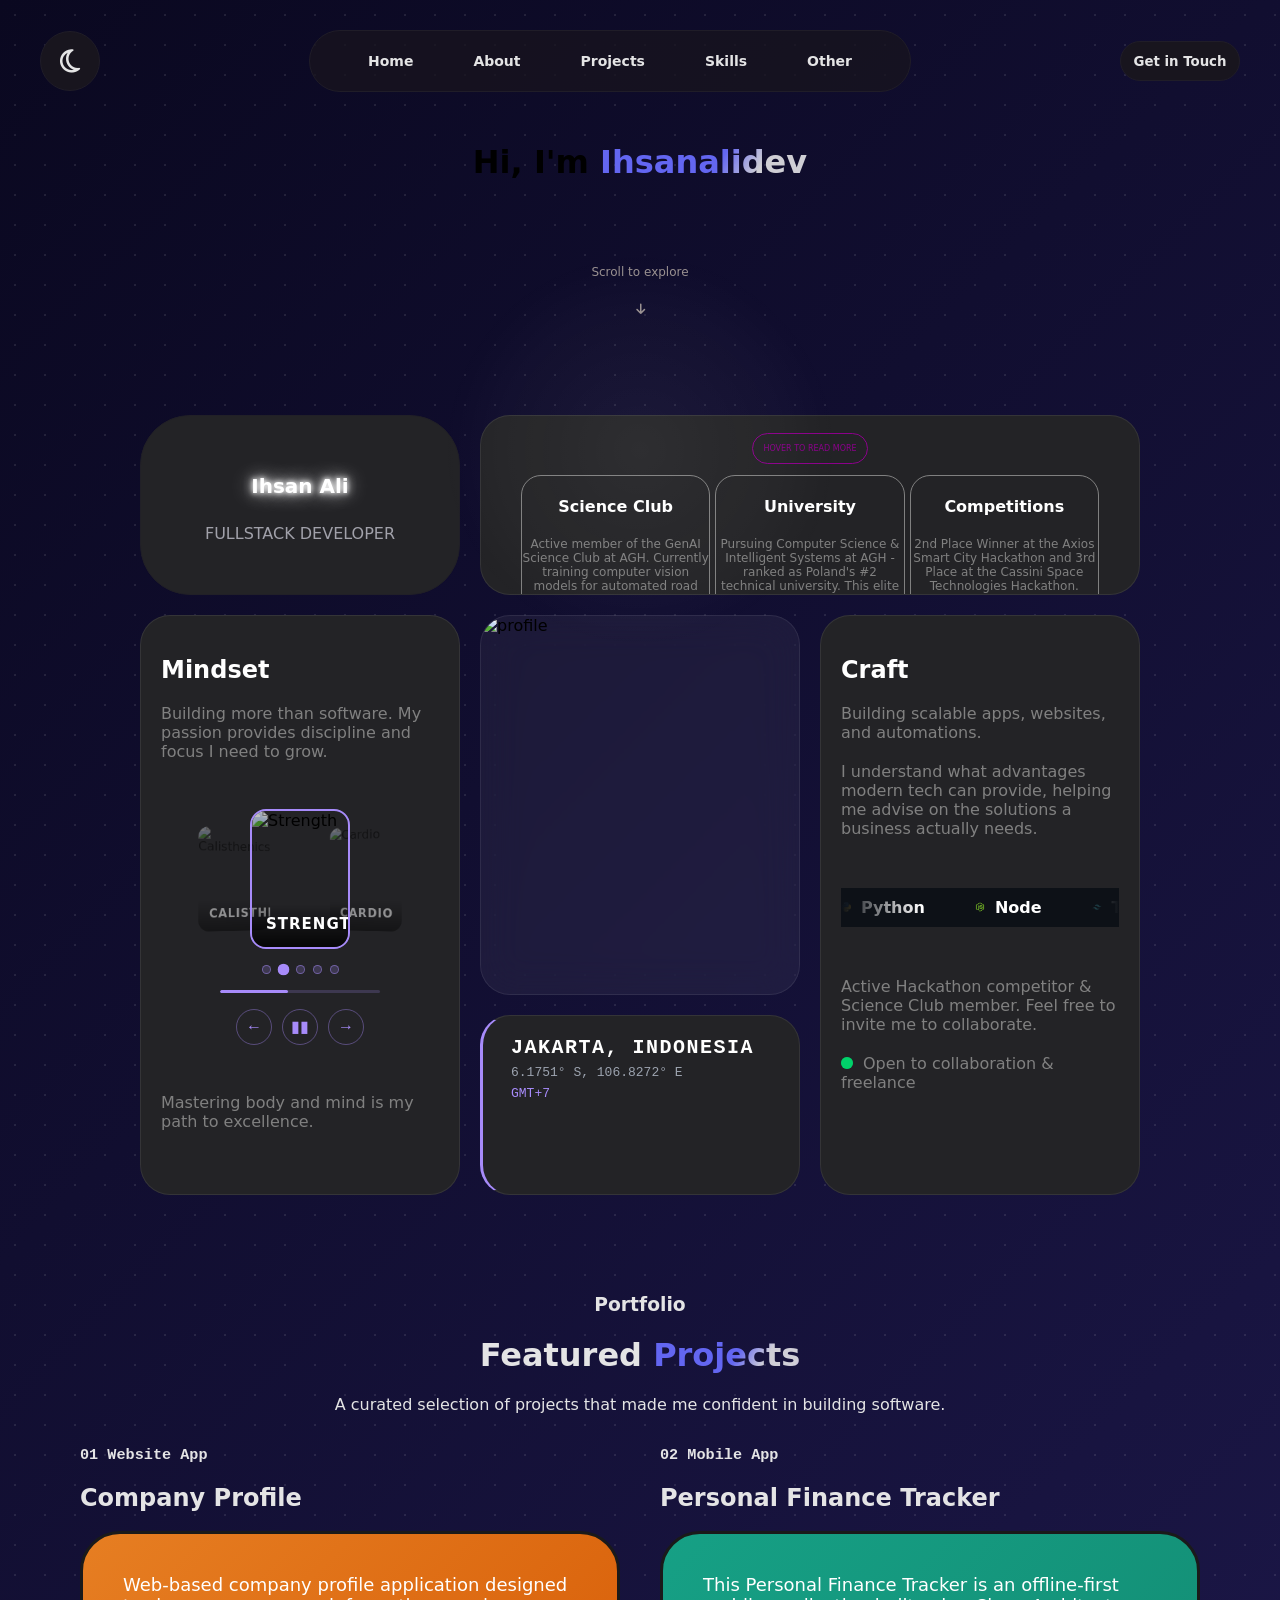
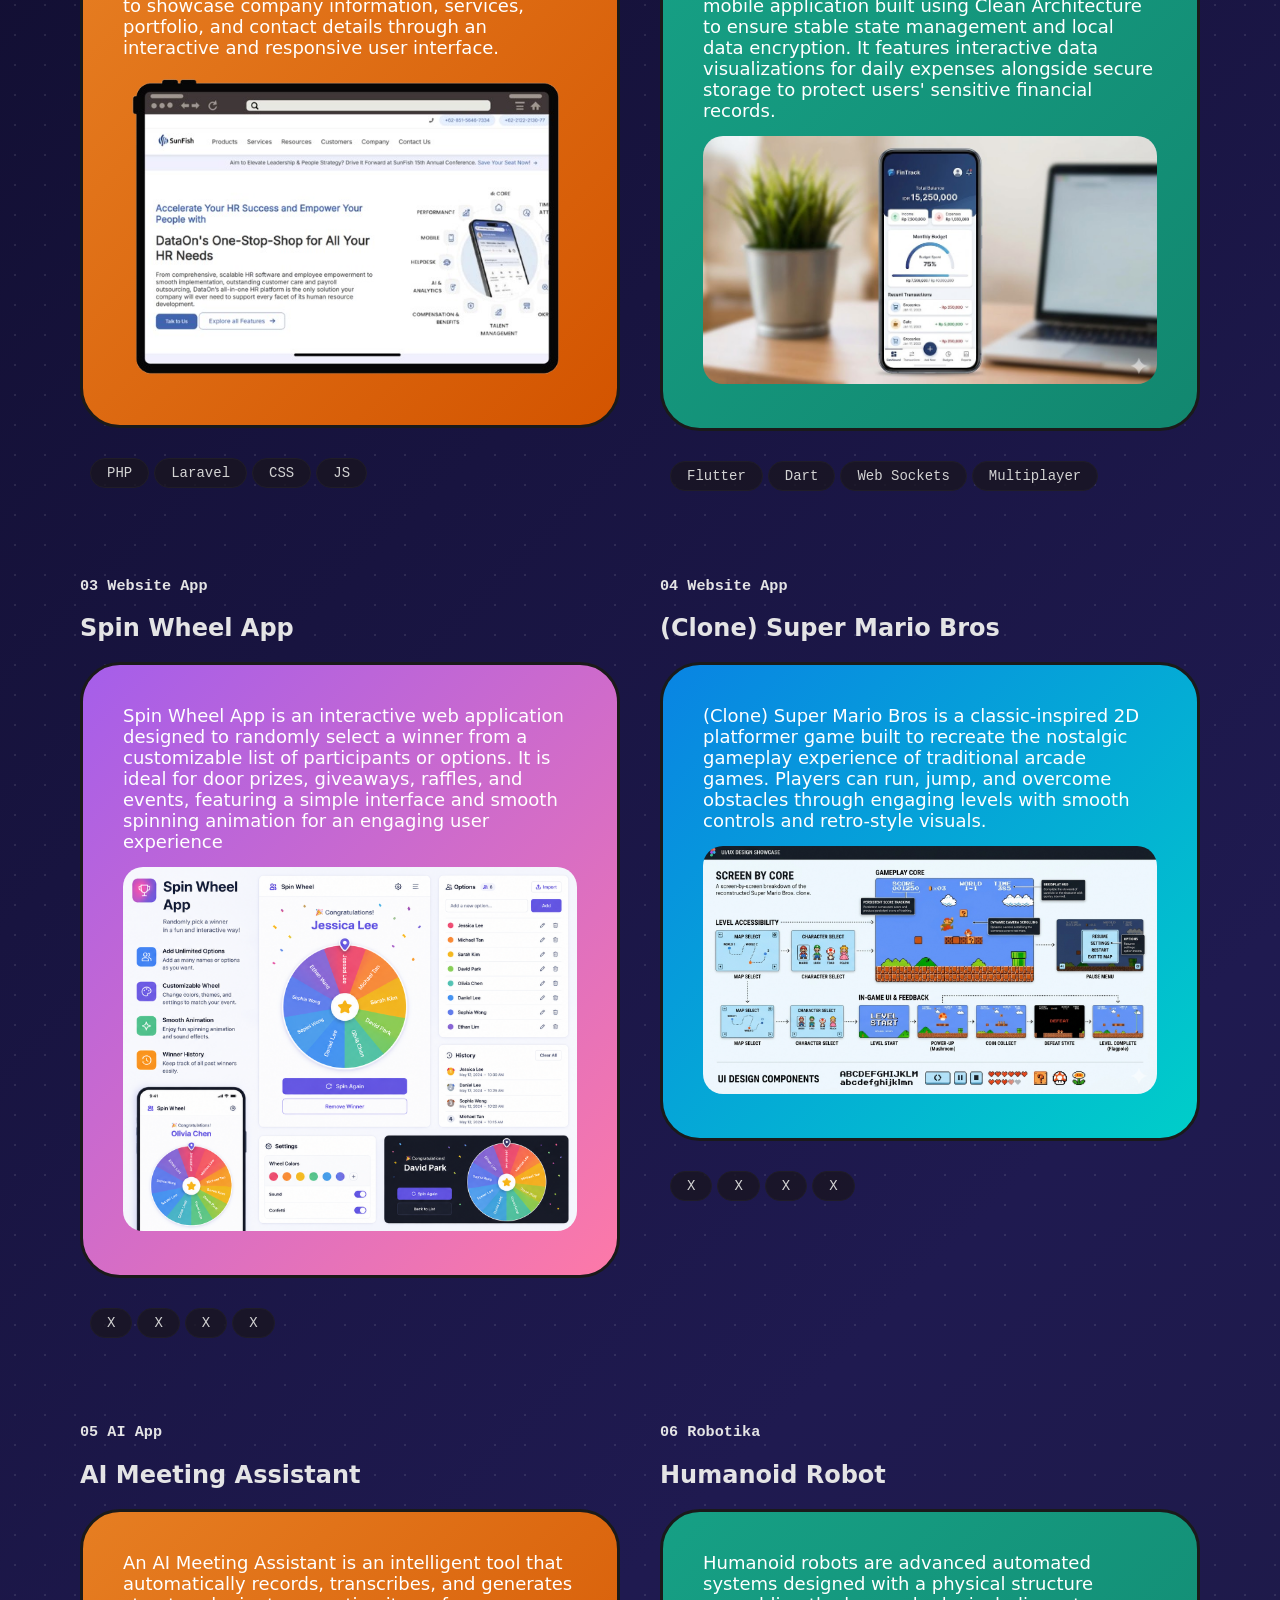
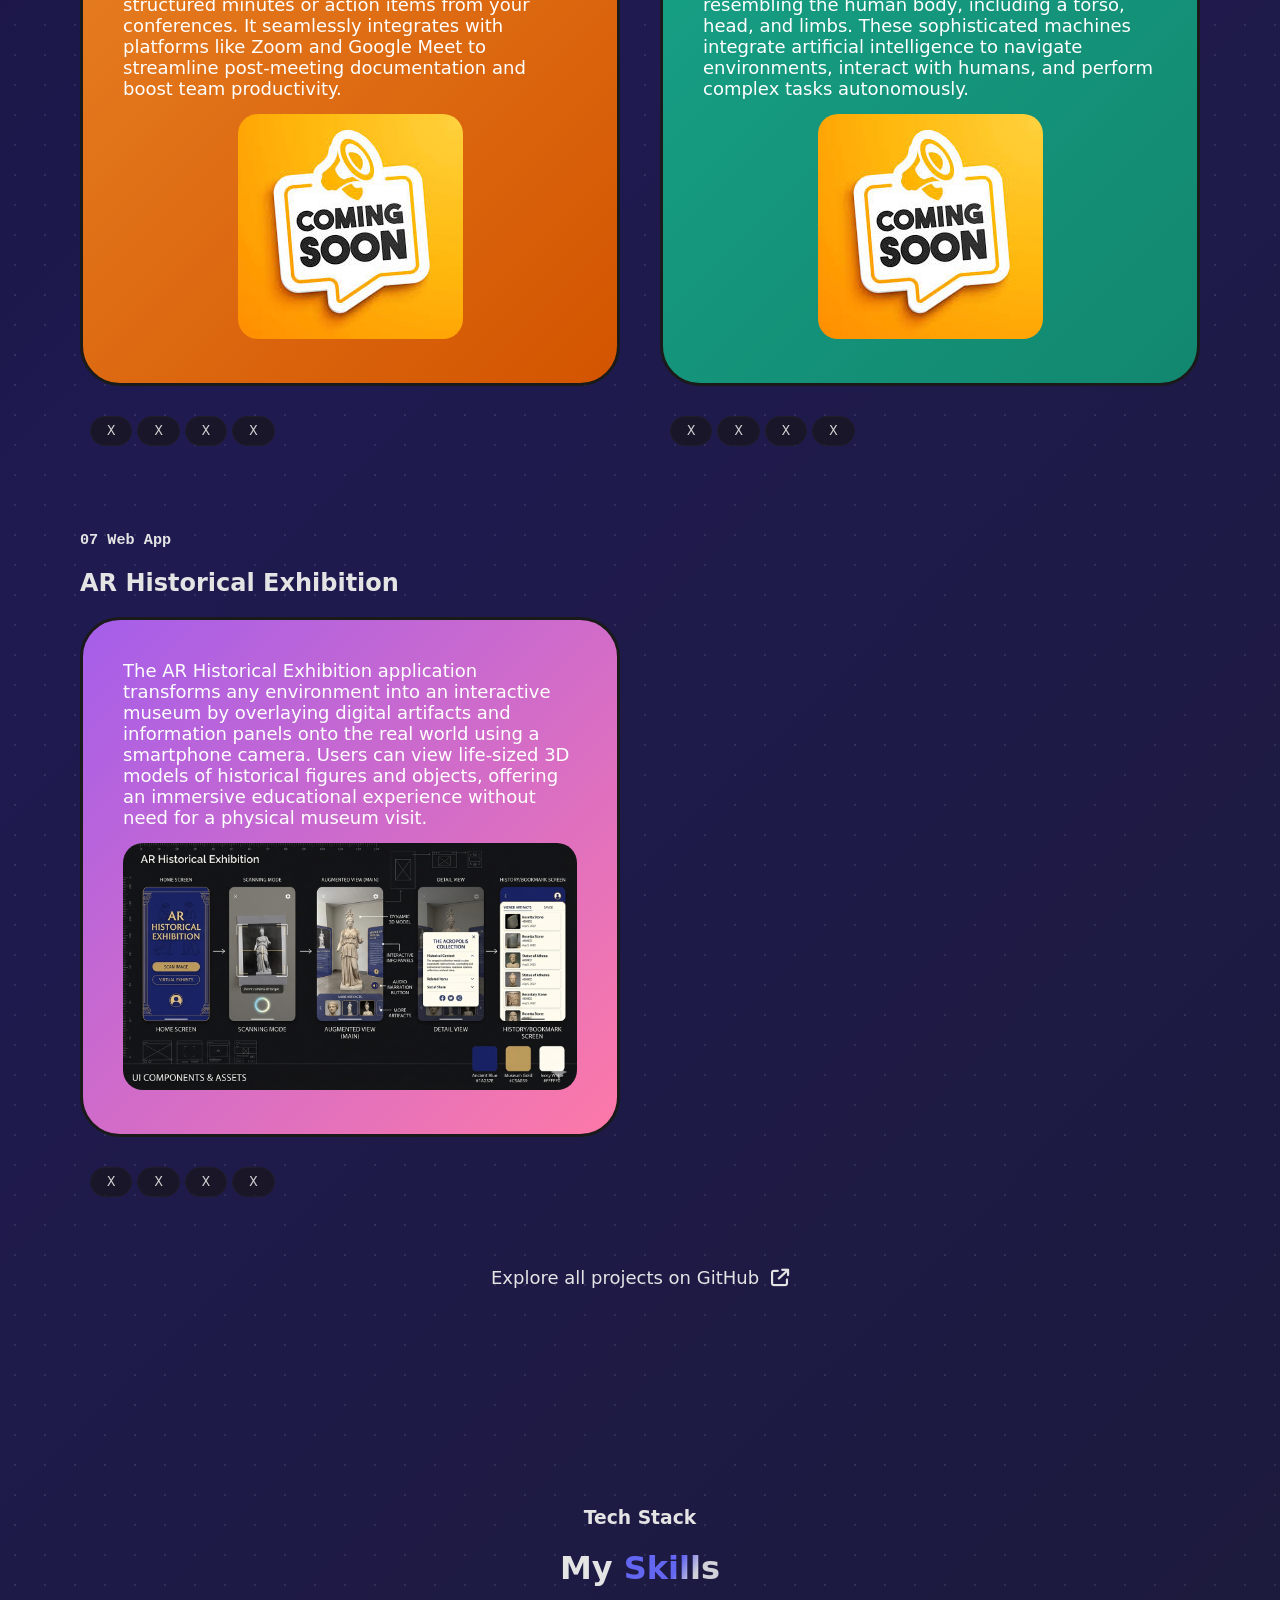
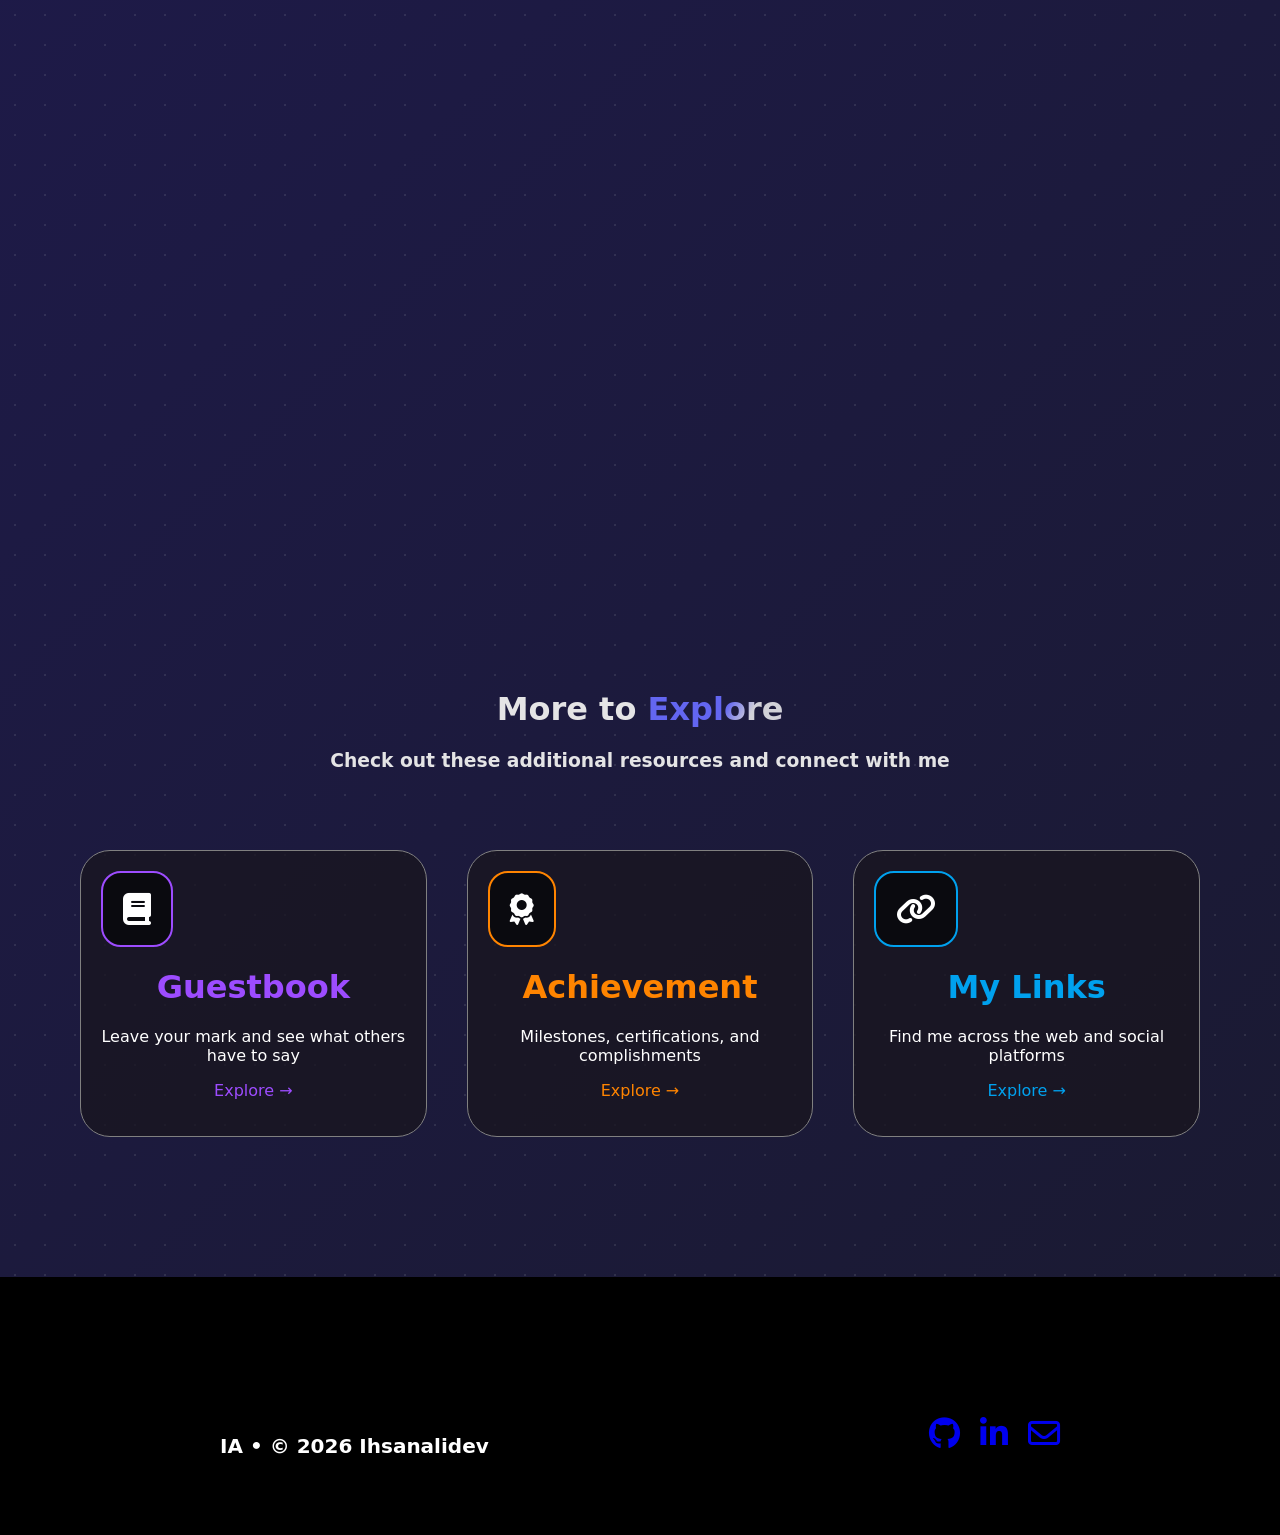
==== commit 6170b072: "add page guestbook, achievement, my-links" ====
--- a/index.html
+++ b/index.html
@@ -55,10 +55,8 @@
 
         </div>
     </header> -->
+
     <my-header></my-header>
-    
-
-
     
     <main>
         <!-- <h1>Hi, I'm <span class="text-gradient">Ihsanalidev</span></h1> -->
@@ -71,9 +69,6 @@
             <i class="fa-solid fa-arrow-down arrow"></i>
         </div>
 
-
-
-
         <!-- <div class="about-section" id="about">
             <div class="">
                 <div class="my-full-name">
@@ -114,8 +109,6 @@
 
             </div>
         </div> -->
-
-
 
         <div class="container-about" id="about">
 
@@ -150,9 +143,6 @@
                 <h2>Mindset</h2>
                 <p>Building more than software. My passion provides discipline and focus I need to grow.</p>
                 
-
-
-
                 <!-- 3D Carousel -->
                 <div id="cx-wrap">
                     <div id="cx-stage"></div>
@@ -165,10 +155,6 @@
                     </div>
                 </div>
                 
-
-
-
-
                 <p>Mastering body and mind is my path to excellence.</p>
             </div>
 
@@ -181,8 +167,6 @@
                 <p>Building scalable apps, websites, and automations.</p>
                 <p>I understand what advantages modern tech can provide, helping me advise on the solutions a business actually needs.</p>
 
-
-
                 <section class="tech-stack">
                     <div class="marquee">
                         <div class="marquee-content">
@@ -227,8 +211,6 @@
                         </div>
                     </div>
                     </section>
-
-
 
                 <p>Active Hackathon competitor & Science Club member. Feel free to invite me to collaborate.</p>
                 <p><div class="ping-dot"></div>Open to collaboration & freelance</p>
@@ -251,11 +233,6 @@
 
         </div>
 
-
-
-
-
-
         <div class="projects-section" id="projects">
             <div class="project-title">
                 <h3>Portfolio</h3>
@@ -396,24 +373,6 @@
                 <h3>Tech Stack</h3>
                 <h1>My <span class="text-shimmer">Skills</span></h1>
             </div>
-
-
-
-
-
-
-
-
-
-
-
-
-
-
-
-
-
-
 
                     <div class="sphere-container">
                         <canvas id="myCanvas" width="400" height="400"></canvas>
@@ -435,18 +394,6 @@
                         </div>
                     </div>
 
-
-
-
-
-
-
-
-
-
-
-
-
         </div>
 
         <div class="other-section" id="other">
@@ -456,7 +403,7 @@
             </div>
             <div class="cards3">
                 <div class="guestbook-card">
-                    <a href="https://google.com" target="_blank" rel="noopener noreferrer">
+                    <a href="guestbook.html" rel="noopener noreferrer">
                         <div class="icon-card1">
                             <i class="fa-solid fa-book fa-2x"></i>
                         </div>
@@ -466,7 +413,7 @@
                     </a>
                 </div>
                 <div class="achievements-card">
-                    <a href="https://google.com" target="_blank" rel="noopener noreferrer">
+                    <a href="achievements.html" rel="noopener noreferrer">
                         <div class="icon-card2">
                             <i class="fa-solid fa-award fa-2x"></i>
                         </div>
@@ -476,7 +423,7 @@
                     </a>
                 </div>
                 <div class="mylink-card">
-                    <a href="https://google.com" target="_blank" rel="noopener noreferrer">
+                    <a href="my-links.html" rel="noopener noreferrer">
                         <div class="icon-card3">
                             <i class="fa-solid fa-link fa-2x"></i>
                         </div>
@@ -489,8 +436,6 @@
         </div>
 
     </main>
-
-
 
     <!-- <footer>
         <div class="container-footer">
@@ -510,17 +455,12 @@
             </div>
         </div>
     </footer> -->
+
     <my-footer></my-footer>
-
-
 
     <script src="https://www.goat1000.com/tagcanvas.min.js"></script>
     <script src="assets/js/script.js"></script>
     <script src="https://cdnjs.cloudflare.com/ajax/libs/three.js/r128/three.min.js"></script>  
     
-    
-
-
-
 </body>
 </html>
--- a/assets/css/style.css
+++ b/assets/css/style.css
@@ -334,9 +334,11 @@
     to { opacity: 1; transform: scale(1); }
 }
 
-
-
-
+.email-link {
+  text-decoration: none;
+  color: inherit;
+  display: block;
+}
 
 /* ===================================================================== text-gradient ==================================================== */
 /* .text-gradient {
@@ -1517,4 +1519,333 @@
 
 .fa-envelope:hover {
     transform: scale(1.1);
+}
+
+/* ================================================================== guestbook =========================================================== */
+/* .guestbook-title {
+    padding: 50px 40px; 
+    text-align: center; 
+    color: var(--third-color); 
+    font-family: var(--font-family);
+} */
+
+.guestbook-title {
+    padding: 50px 40px; 
+    text-align: center; 
+    color: var(--third-color); 
+    font-family: var(--font-family);
+    display: flex;
+    flex-direction: column;
+}
+
+.button-back {
+    display: flex;
+}
+
+.button-back a {
+    display: flex;  
+    flex-direction: row;
+    align-items: center; 
+    gap: 8px;          
+    
+    text-decoration: none; 
+    color: white;
+}
+
+.button-back p {
+    margin: 0;
+    color: white;
+}
+
+.guestbook-title a {
+    text-decoration: none;  
+    align-self: flex-start;  
+    text-align: left;
+    padding-left: 200px;    
+}
+
+.h3-purple {
+    color: #6A3EBC;
+    padding: 0px 0px 0px 0px;
+    font-family: var(--font-family);
+}
+
+.h1-white {
+    color: white;
+    font-size: 77px;
+    font-family: var(--font-family);
+}
+
+.h1-purple {
+    color: #6A3EBC;
+    font-size: 77px;
+    font-family: var(--font-family);
+}
+
+.h3-white {
+    color: #747185;
+    font-family: var(--font-family);
+}
+
+.div-signin {
+    display: flex; 
+    flex-direction: column;
+    margin: 0px auto;    
+    width: 800px;
+    height: 200px;
+    background-color: #201937;
+    border: 2px solid #3C2D60;
+    border-radius: 20px;
+    justify-content: center; 
+    align-items: center;  
+    gap: 15px;      
+}
+
+.wrapper-tombol {
+    display: flex;
+    flex-direction: row; 
+    gap: 20px;
+}
+
+.signin-github, .signin-google {
+    display: inline-flex; 
+    padding: 15px 30px; 
+    align-items: center;  
+    gap: 10px;          
+    color: white;       
+    border: 1px solid black;
+    border-radius: 10px;
+    background-color: #191721;
+    cursor: pointer;
+}
+
+.signin-github h4, .signin-google h4 {
+    margin: 0;
+}
+
+.comment-section {
+    display: flex;
+    flex-direction: column;
+    gap: 20px;             
+    width: 800px;
+    margin: 50px auto;    
+}
+
+.comment-1, .comment-2, .comment-3, .comment-4 {
+    display: flex;
+    flex-direction: row;     
+    align-items: flex-start;  
+    gap: 20px;             
+    background-color: #151023; 
+    border: 2px solid #3C2D60; 
+    border-radius: 20px;
+    padding: 20px;
+    
+    transition: background-color 0.3s ease, box-shadow 0.3s ease;
+}
+
+.comment-1:hover, .comment-2:hover, .comment-3:hover, .comment-4:hover {
+    background-color: #251b3d; 
+    border-color: #523e82; 
+    
+    box-shadow: 0px 0px 25px 2px rgba(110, 67, 219, 0.4);
+}
+
+.namedate-comment {
+    display: flex;
+    flex-direction: column;  
+    gap: 10px;               
+    width: 100%;           
+}
+
+/* 4. BARIS NAMA & TANGGAL */
+.name-date {
+    display: flex;
+    flex-direction: row;     
+    align-items: center;     
+    gap: 15px;        
+}
+
+.name-date h4, 
+.name-date h5, 
+.user-comment p {
+    margin: 0;              
+    text-align: left;        
+}
+
+.name-date h4 {
+    font-size: 1.1rem;
+    font-weight: bold;
+}
+
+.h5-comment {
+    font-size: 0.85rem;
+    color: #75747A !important; 
+}
+
+.color-comment {
+    color: #C8C8CB;
+}
+
+.img-template {
+    width: 50px;
+    height: 50px;
+    border-radius: 50%; 
+    overflow: hidden; 
+    flex-shrink: 0;     
+}
+
+.img-template img {
+    width: 100%;
+    height: 100%;
+    object-fit: cover; 
+}
+/* ================================================================== achievements =========================================================== */
+.h3-orange {
+    color: #FE9A00;
+    padding: 0px 0px 0px 0px;
+    font-family: var(--font-family);
+}
+
+.h1-orange {
+    color: #FE9A00;
+    font-size: 77px;
+    font-family: var(--font-family);
+}
+
+.achievement-card {
+    display: flex;
+    flex-direction: row;      
+    align-items: center;      
+    background-color: #151023; 
+    border: 2px solid #3C2D60;  
+    border-radius: 28px; 
+    width: 1000px;           
+    max-width: 100%;
+    margin: 40px auto;    
+    overflow: hidden;         
+    box-shadow: 0px 10px 30px rgba(0, 0, 0, 0.5);
+}
+
+.achievement-img {
+    flex: 1.2;              
+    width: 100%;
+    height: 100%;
+    display: flex;
+}
+
+.achievement-img img {
+    width: 100%;
+    height: auto;
+    object-fit: cover;     
+    display: block;
+}
+
+.achievement-content {
+    flex: 1;               
+    padding: 40px;        
+    display: flex;
+    flex-direction: column;  
+    gap: 20px;             
+    text-align: left;    
+}
+
+.achievement-title {
+    color: #ffffff;         
+    font-size: 3rem;       
+    font-weight: 700;
+    margin: 0;              
+    line-height: 1.1;      
+}
+
+/* STYLE DESKRIPSI */
+.achievement-desc {
+    color: #9A98A6;          
+    font-size: 1.25rem;   
+    line-height: 1.6;       
+    margin: 0;              
+}
+
+.achievement-card {
+    transition: transform 0.3s ease, box-shadow 0.3s ease, border-color 0.3s ease;
+}
+
+.achievement-card:hover {
+    transform: translateY(-5px); 
+    border-color: #523e82;    
+    box-shadow: 0px 15px 35px rgba(110, 67, 219, 0.25);
+}
+/* ================================================================== my-links =========================================================== */
+/* .social-list-container {
+    display: flex;
+    flex-direction: column;
+    gap: 16px; 
+    width: 850px; 
+    max-width: 90%; 
+} */
+.social-list-container {
+    display: flex;
+    flex-direction: column;
+    gap: 16px;
+    width: 850px; 
+    max-width: 90%; 
+
+    margin: 40px auto; 
+}
+
+.social-link-item {
+    display: flex;
+    flex-direction: row;
+    justify-content: space-between; 
+    align-items: center;
+    background-color: #151023; 
+    border: 1px solid #1f1a30;
+    border-radius: 20px;
+    padding: 16px 24px;
+    text-decoration: none; 
+
+    transition: background-color 0.3s ease, border-color 0.3s ease, transform 0.2s ease;
+}
+
+.social-left-content {
+    display: flex;
+    flex-direction: row;
+    align-items: center;
+    gap: 20px; 
+}
+
+.icon-badge {
+    display: flex;
+    justify-content: center;
+    align-items: center;
+    width: 48px;
+    height: 48px;
+    border: 2px solid #00a2ff; 
+    border-radius: 14px; 
+    background-color: transparent;
+    color: #00a2ff;
+    font-size: 1.4rem; 
+}
+
+.social-name {
+    color: #ffffff;
+    font-size: 1.6rem;
+    font-weight: 600;
+    letter-spacing: 0.5px;
+}
+
+.icon-redirect {
+    color: #5c596b; 
+    font-size: 1.1rem;
+    transition: color 0.3s ease;
+}
+
+.social-link-item:hover {
+    background-color: #1c1530; 
+    border-color: #31274c; 
+    transform: translateX(4px); 
+}
+
+.social-link-item:hover .icon-redirect {
+    color: #ffffff; 
 }
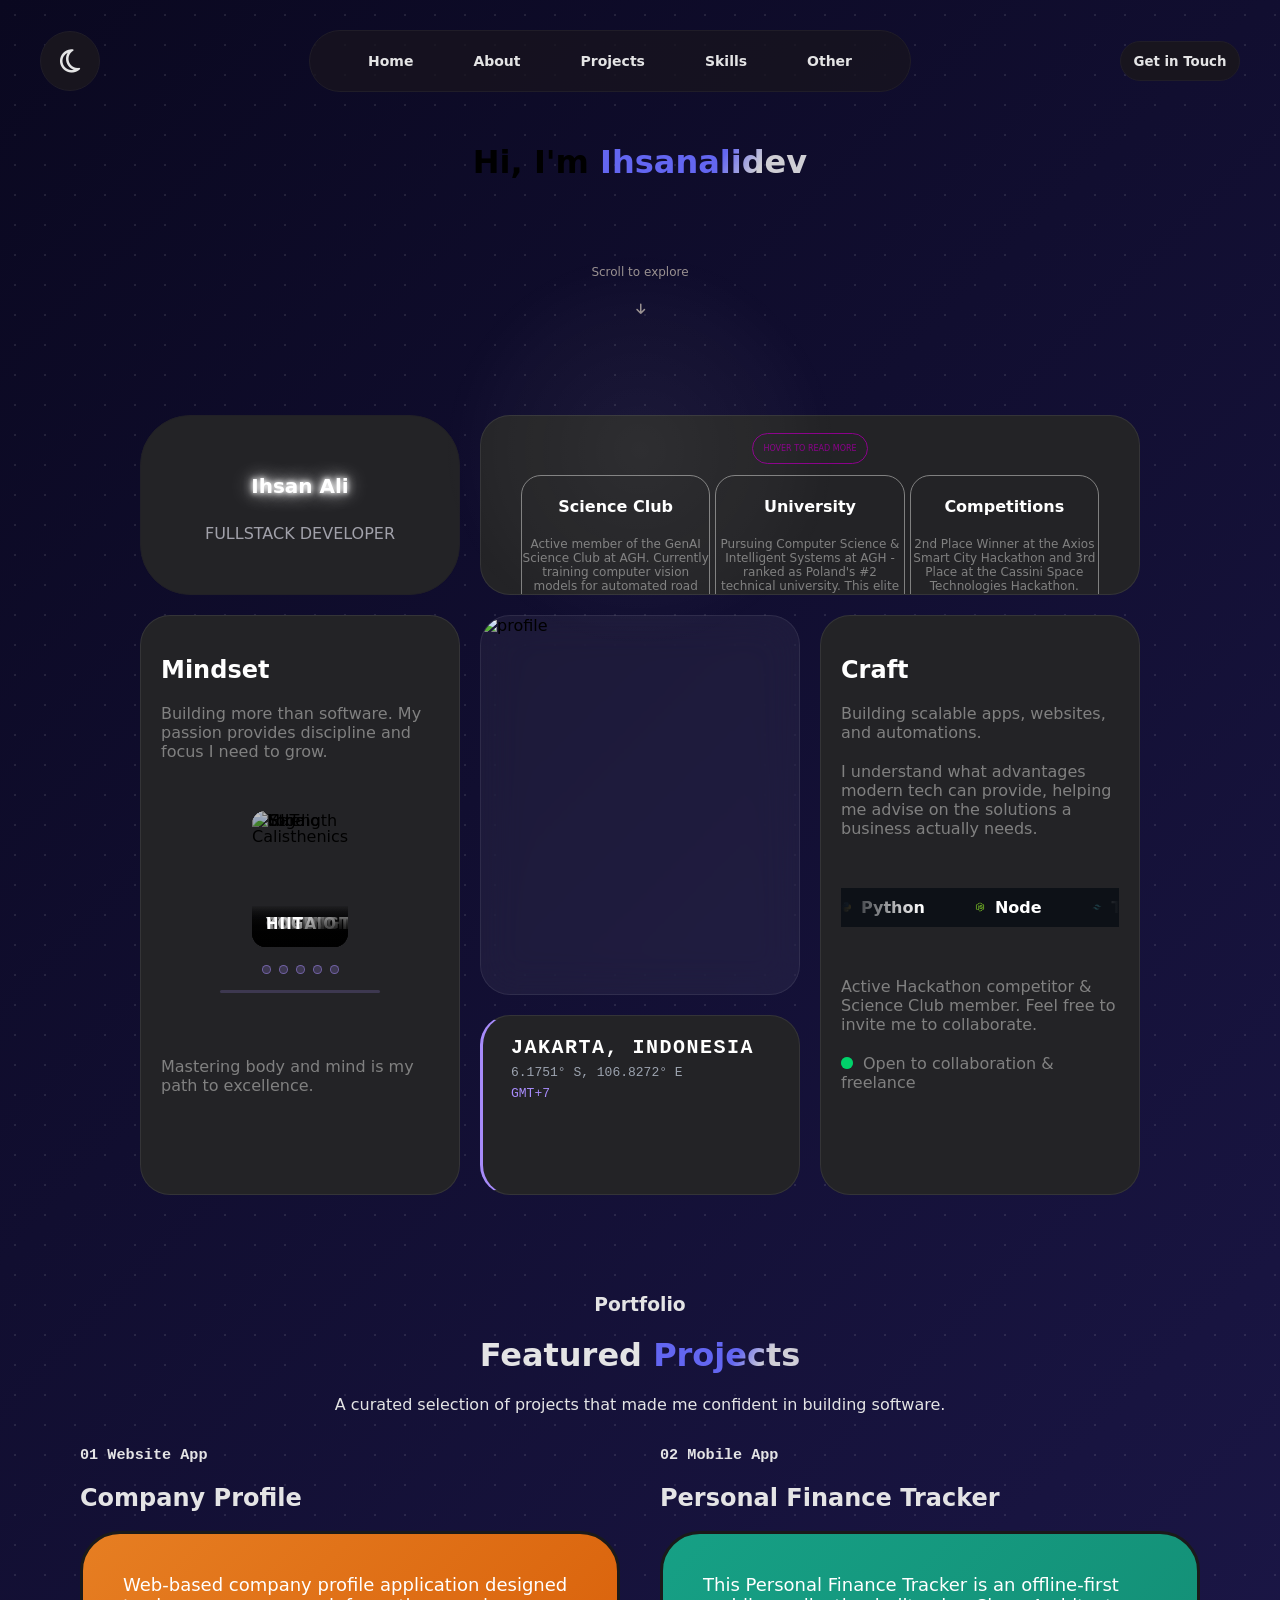
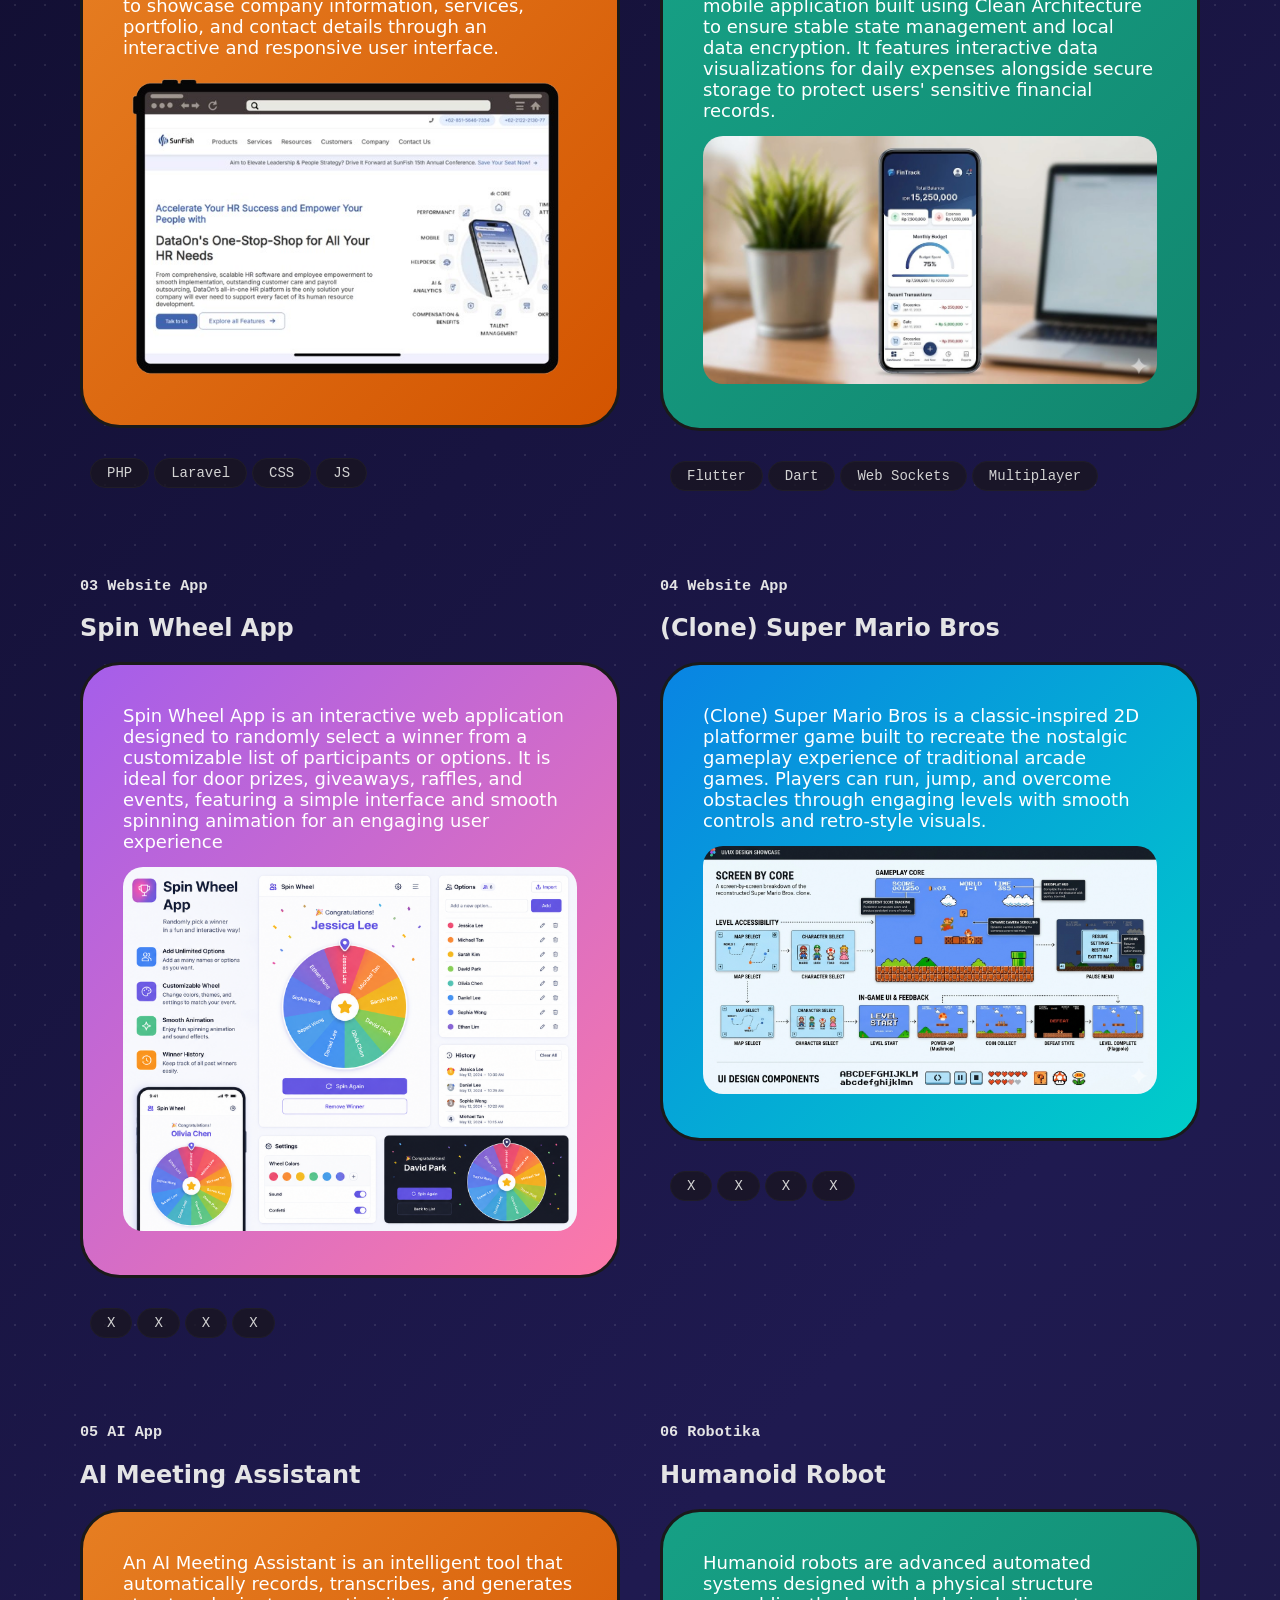
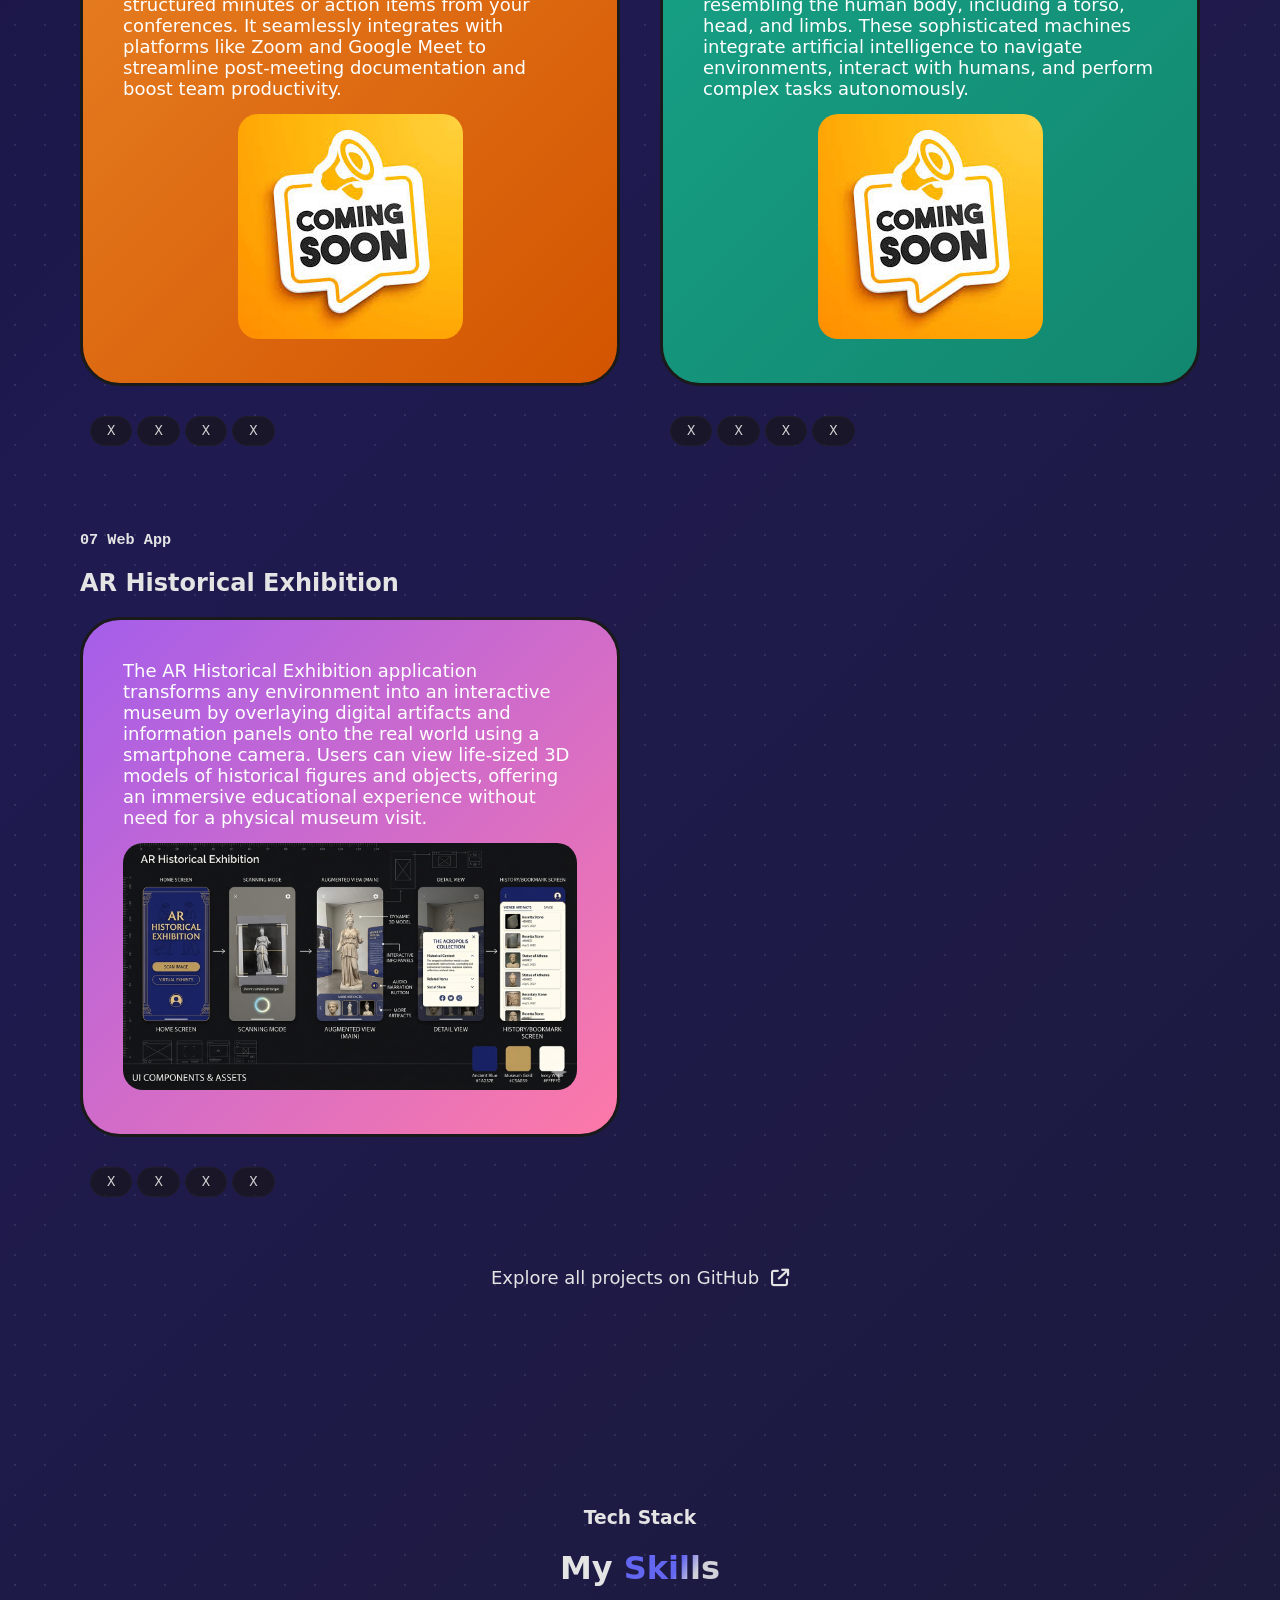
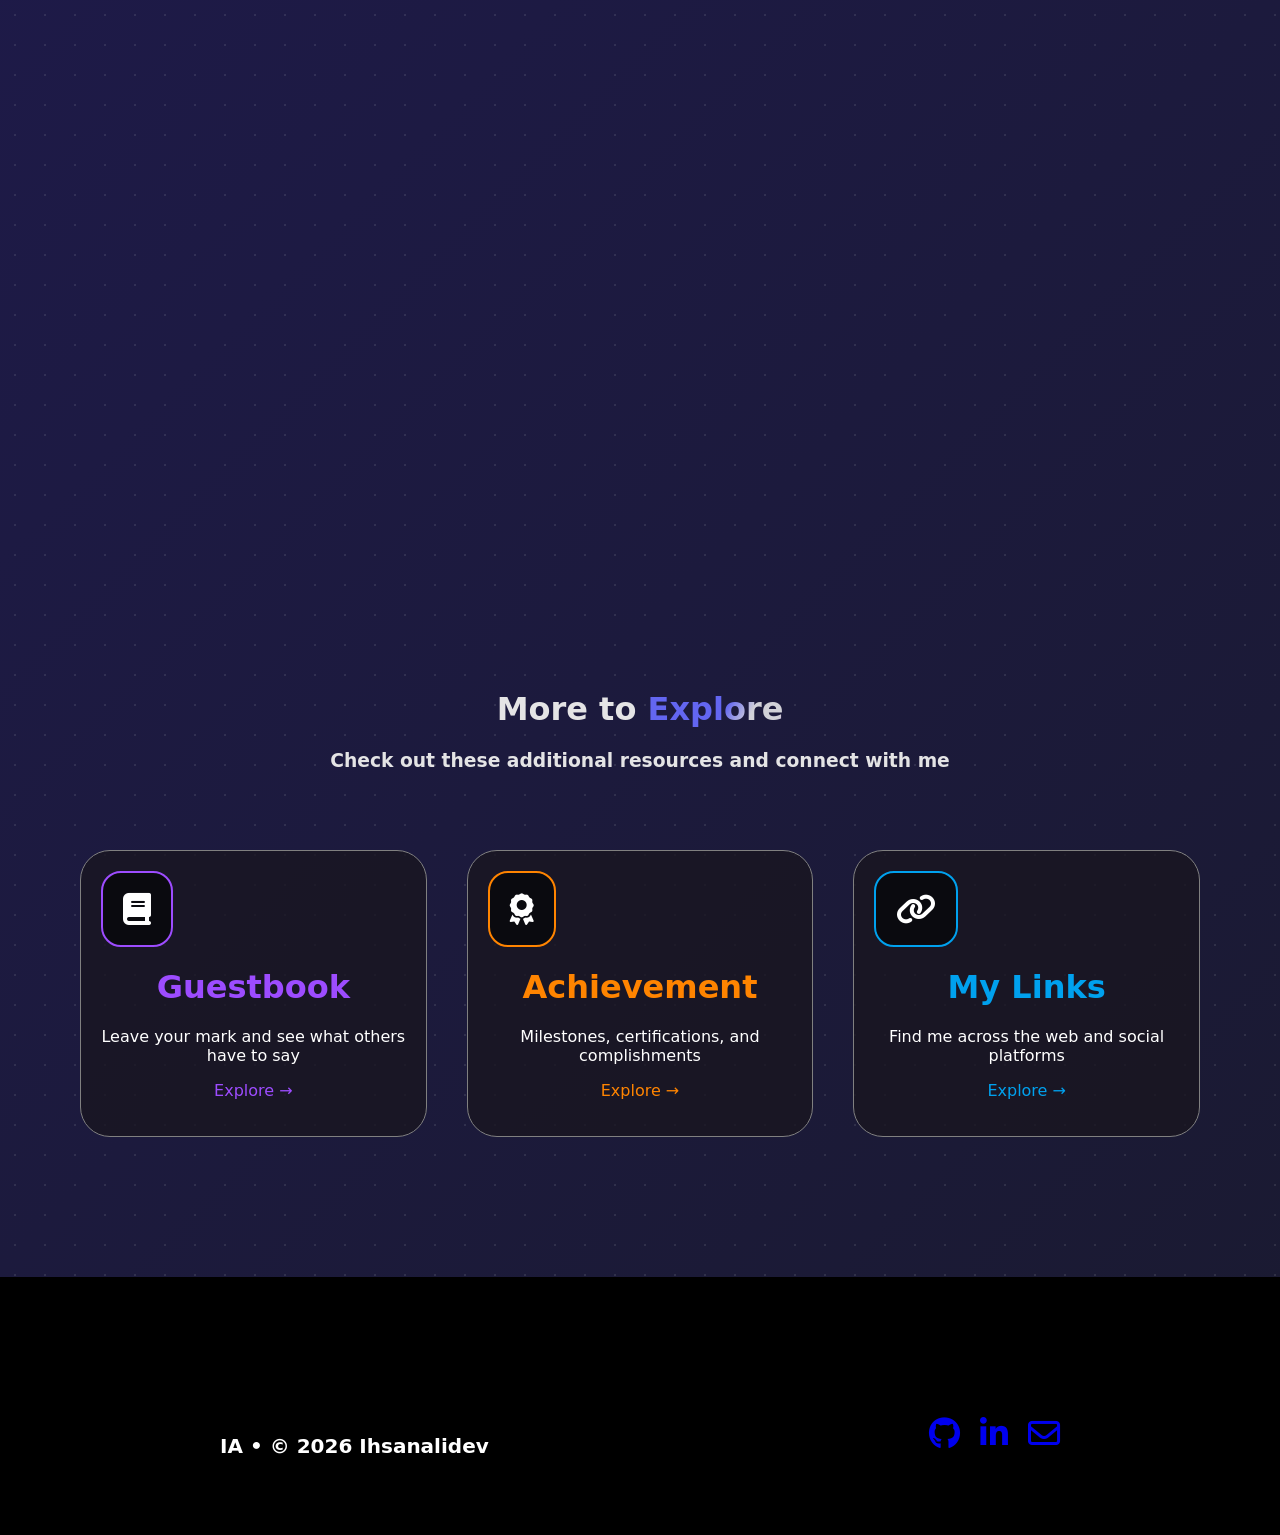
==== commit a2f0eb90: "delete navigation at mindset part because not proper" ====
--- a/index.html
+++ b/index.html
@@ -149,9 +149,9 @@
                     <div id="cx-dots"></div>
                     <div id="cx-bar-wrap"><div id="cx-bar"></div></div>
                     <div id="cx-controls">
-                    <button id="cx-prev">&#8592;</button>
-                    <button id="cx-pause">&#9646;&#9646;</button>
-                    <button id="cx-next">&#8594;</button>
+                    <!-- <button id="cx-prev">&#8592;</button> -->
+                    <!-- <button id="cx-pause">&#9646;&#9646;</button> -->
+                    <!-- <button id="cx-next">&#8594;</button> -->
                     </div>
                 </div>
                 
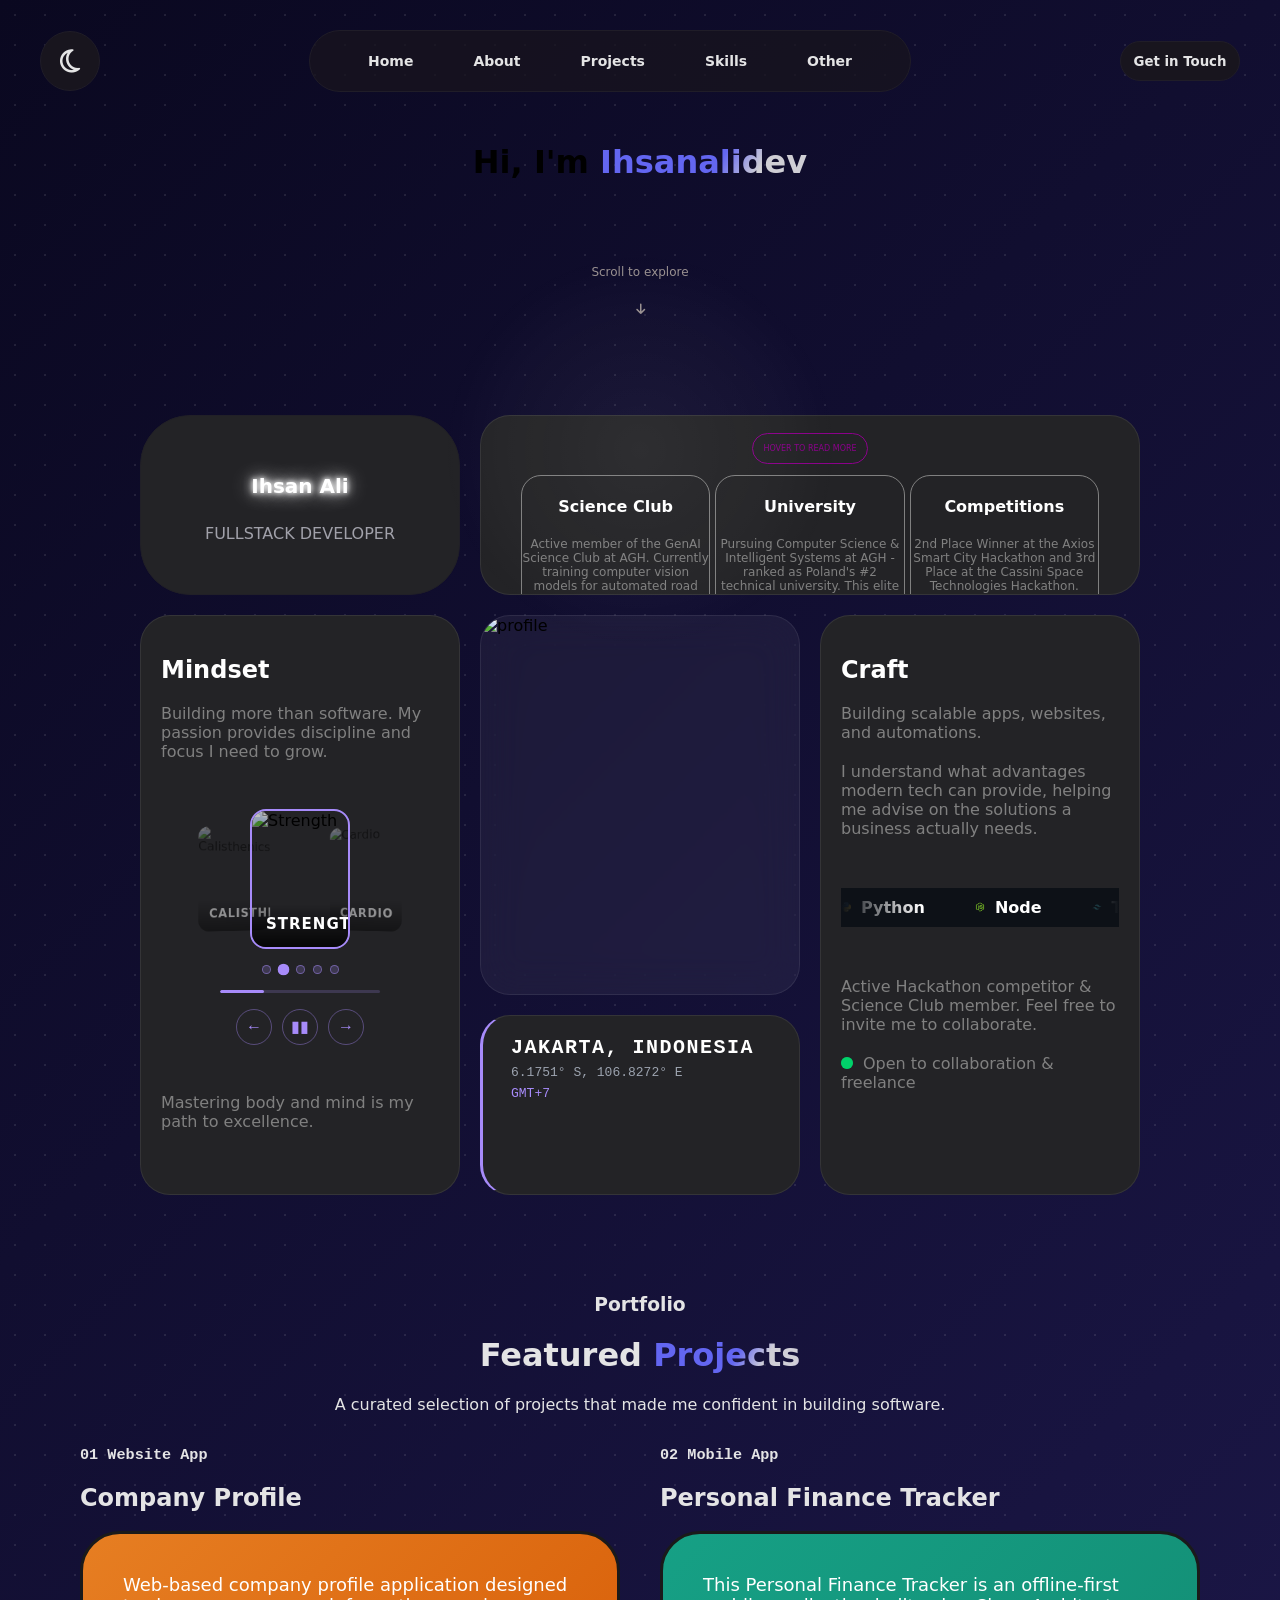
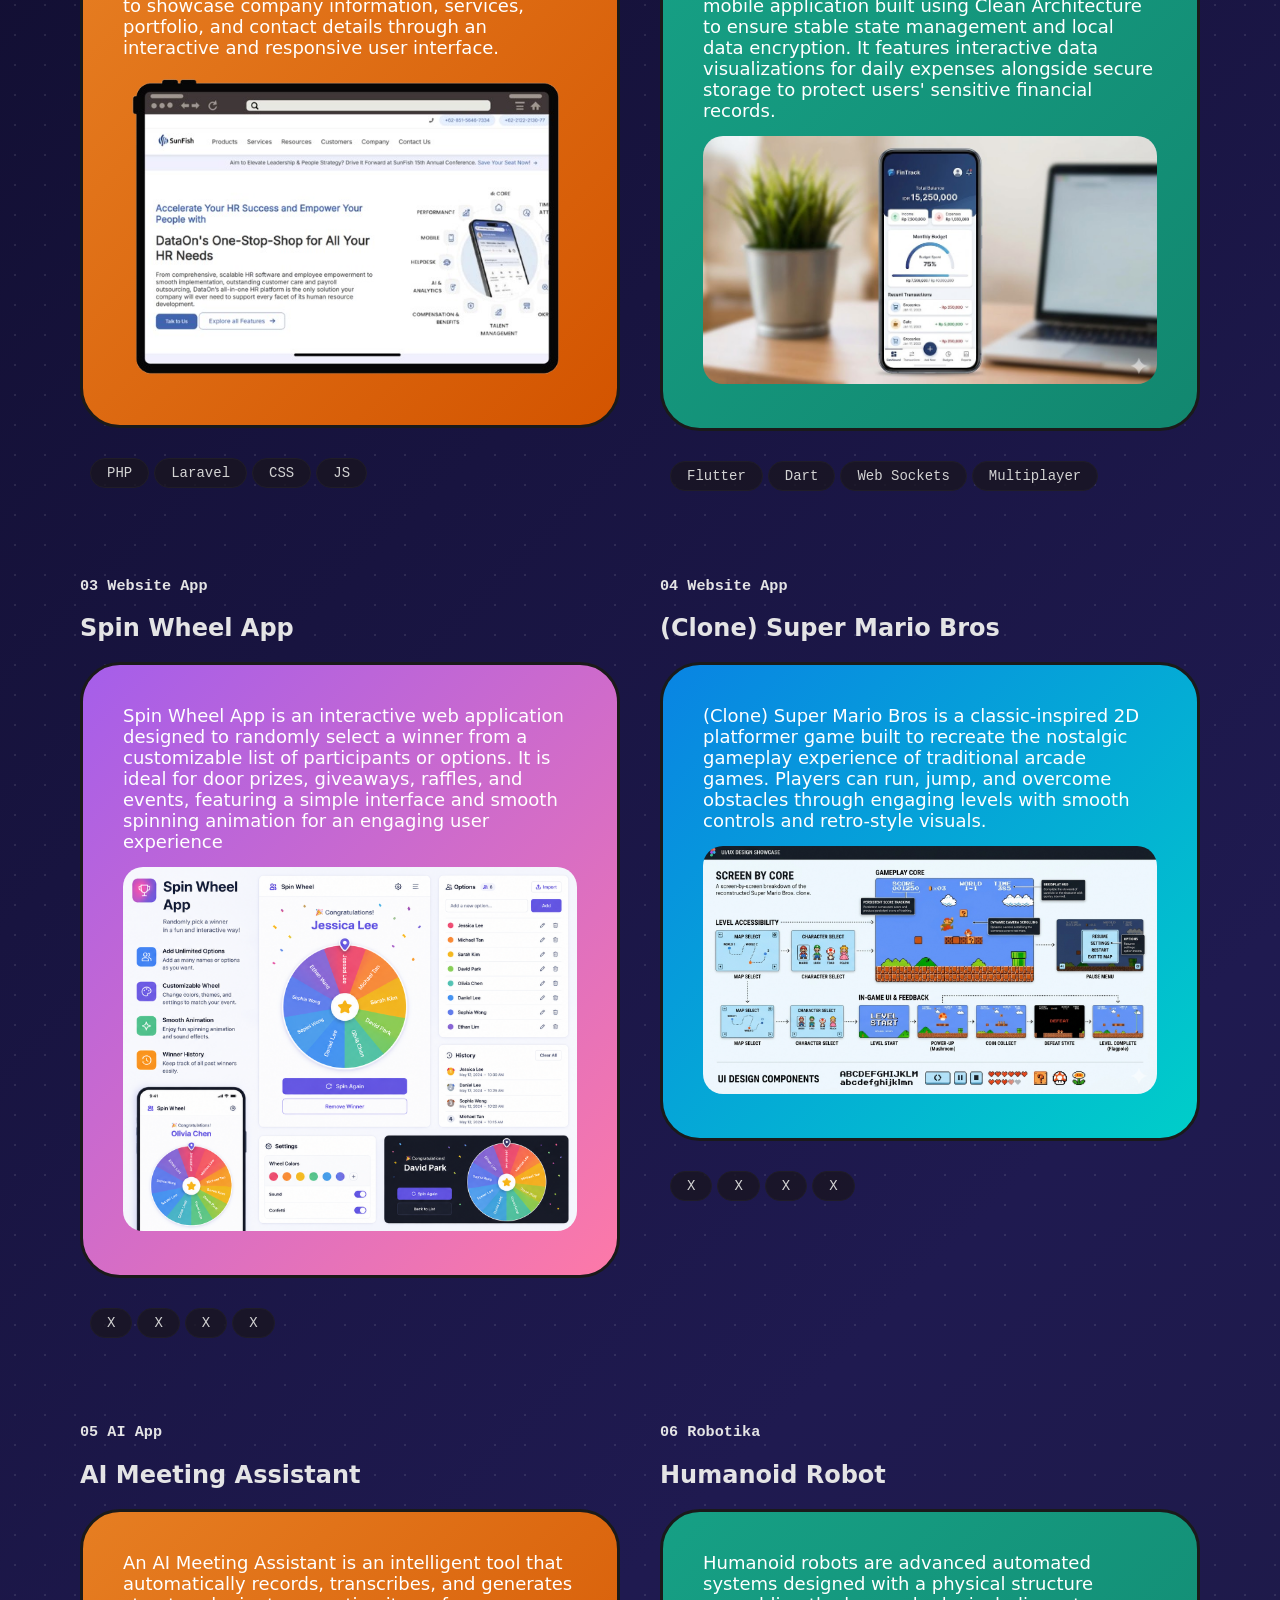
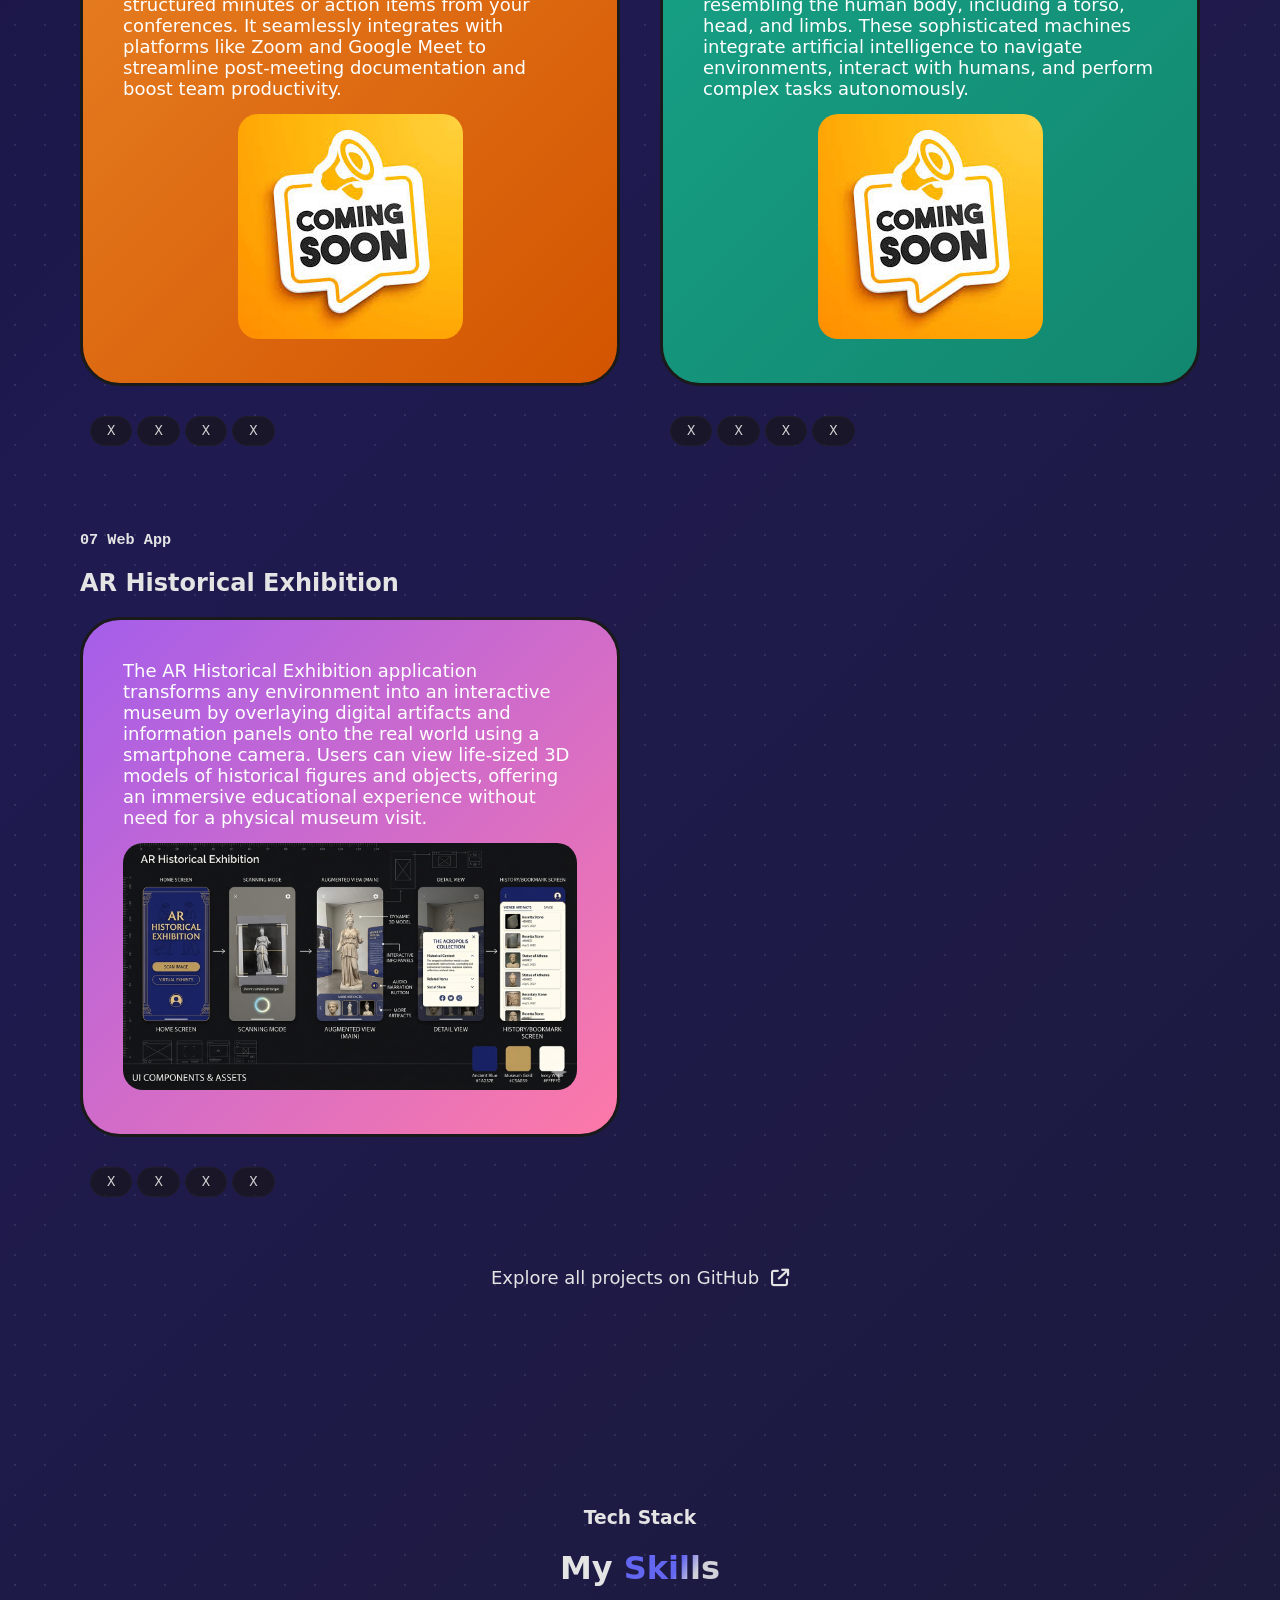
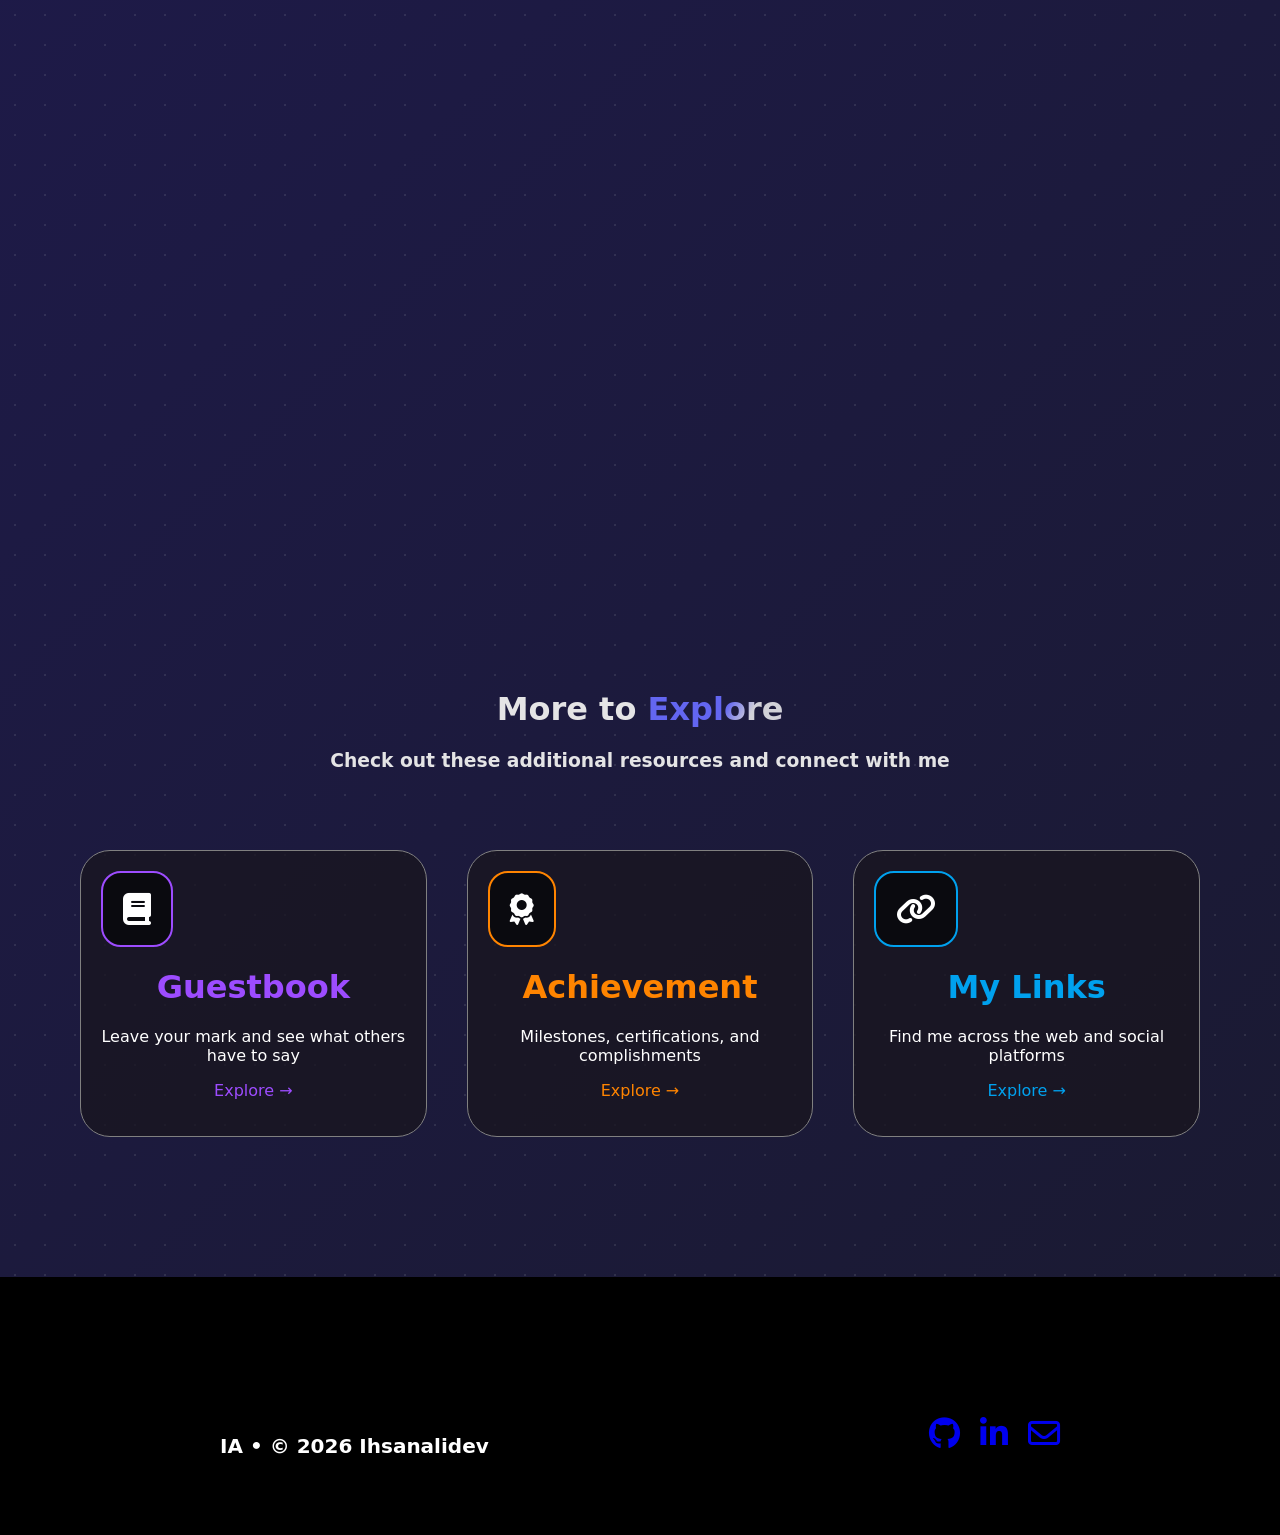
==== commit e32dcbf0: "add counter visitor goat counter" ====
--- a/index.html
+++ b/index.html
@@ -149,9 +149,9 @@
                     <div id="cx-dots"></div>
                     <div id="cx-bar-wrap"><div id="cx-bar"></div></div>
                     <div id="cx-controls">
-                    <!-- <button id="cx-prev">&#8592;</button> -->
-                    <!-- <button id="cx-pause">&#9646;&#9646;</button> -->
-                    <!-- <button id="cx-next">&#8594;</button> -->
+                    <button id="cx-prev">&#8592;</button>
+                    <button id="cx-pause">&#9646;&#9646;</button>
+                    <button id="cx-next">&#8594;</button>
                     </div>
                 </div>
                 
@@ -456,6 +456,12 @@
         </div>
     </footer> -->
 
+    <script
+        data-goatcounter="https://ihsanalidev.goatcounter.com/count"
+        src="https://gc.zgo.at/count.js">
+    </script>
+    <script src="path/ke/file-footer.js"></script>
+
     <my-footer></my-footer>
 
     <script src="https://www.goat1000.com/tagcanvas.min.js"></script>
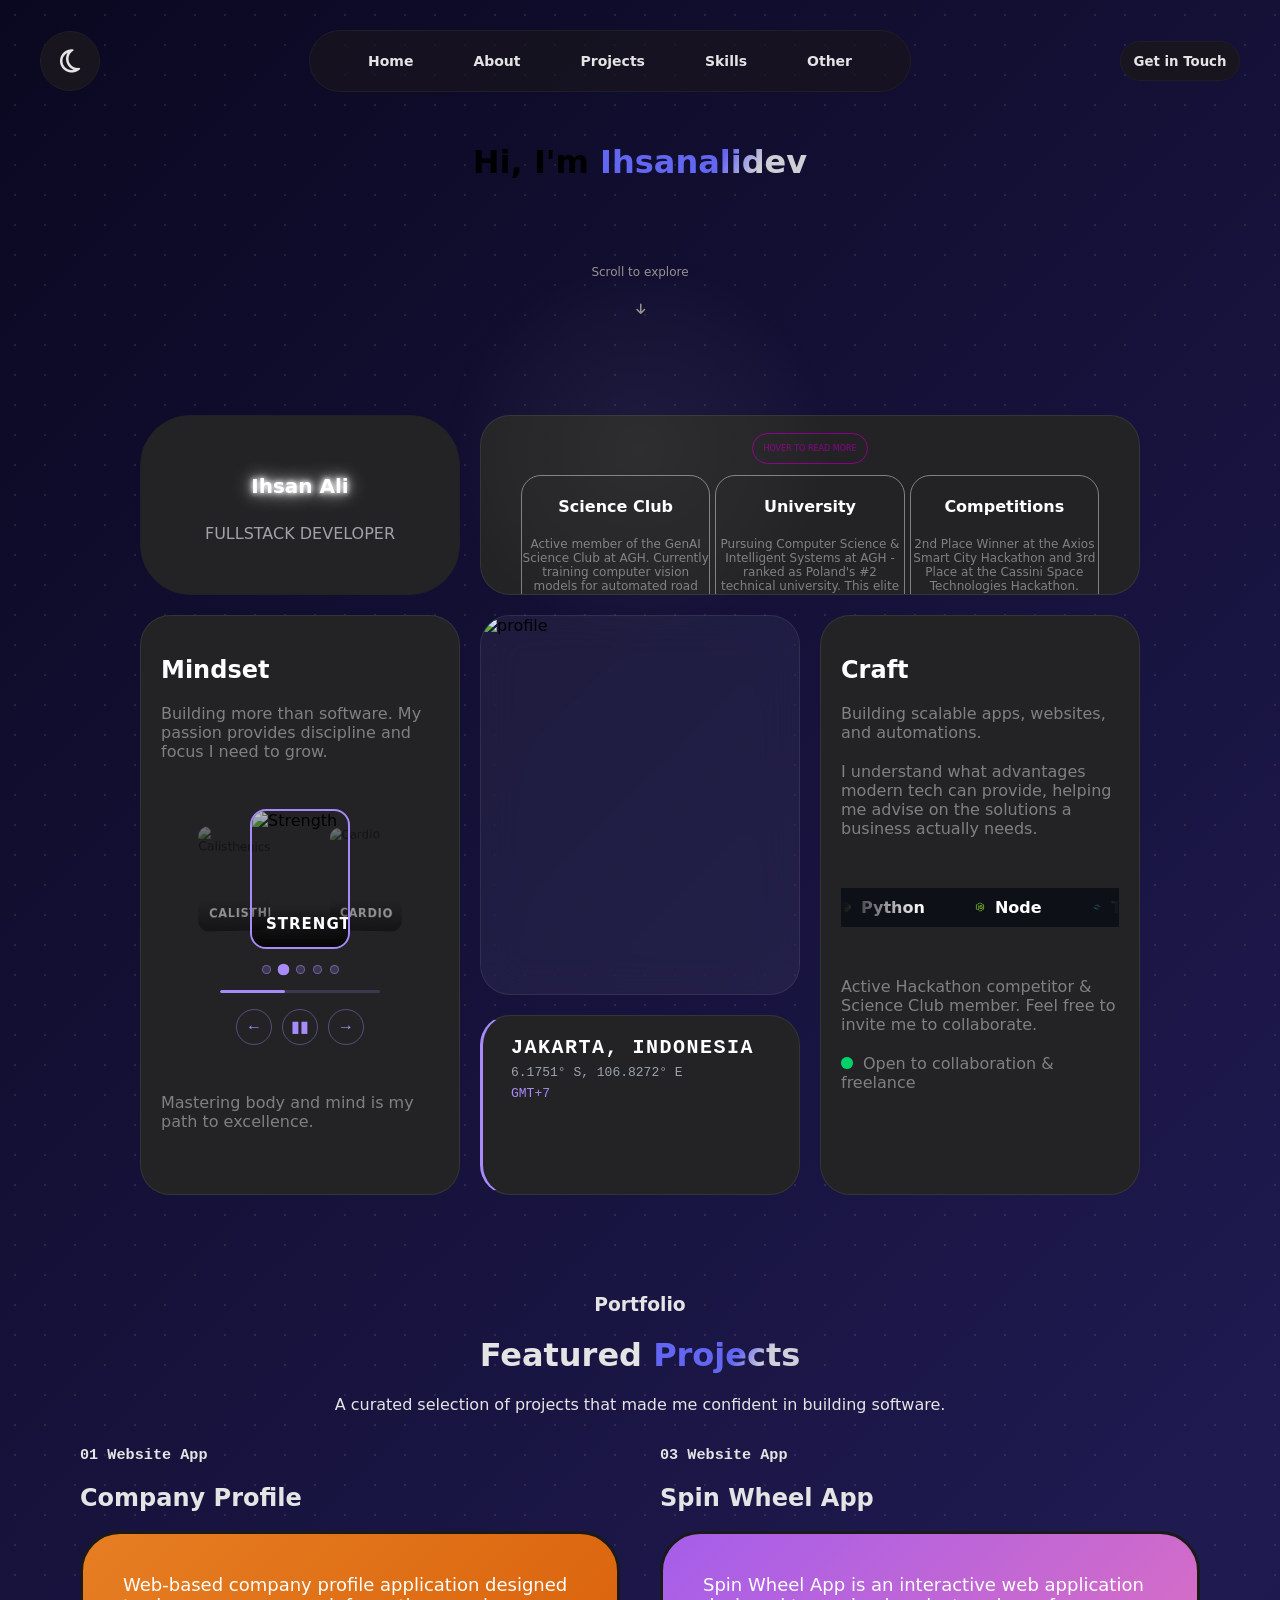
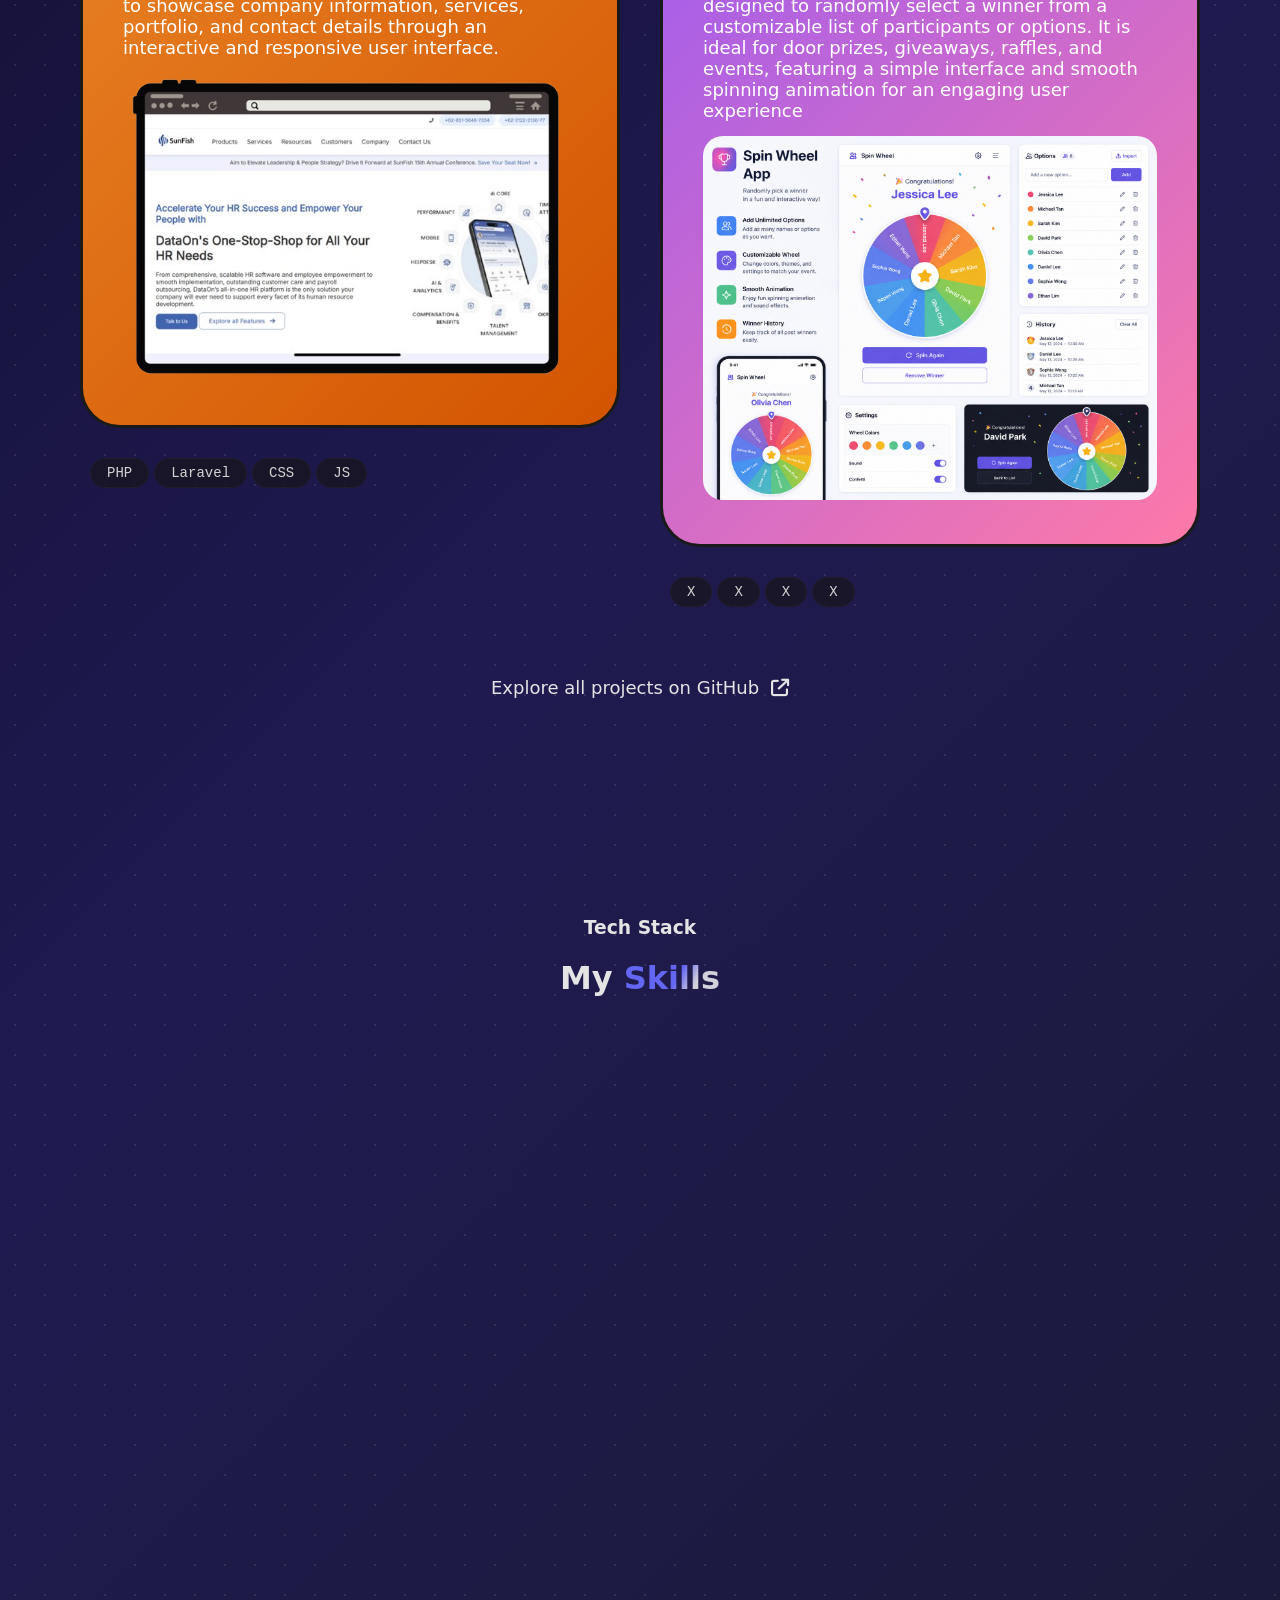
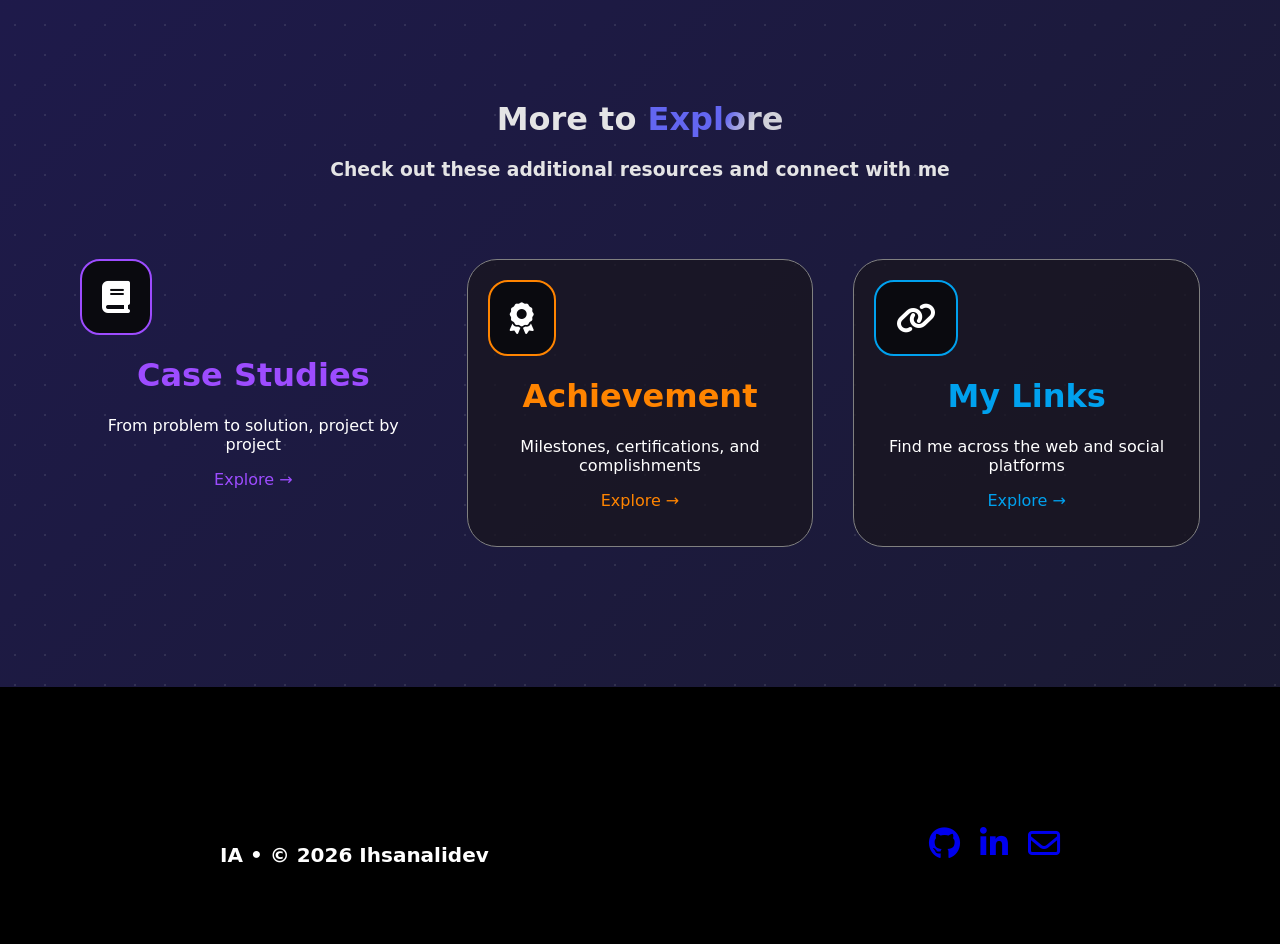
==== commit 6e196bab: "change guestbook to case-studies" ====
--- a/index.html
+++ b/index.html
@@ -256,6 +256,7 @@
                         <span>JS</span>
                     </div>
                 </div>
+                <!--  
                 <div class="card-projects">
                     <h3 class="name-card-mono">02 Mobile App</h3>
                     <h2>Personal Finance Tracker</h2>
@@ -272,6 +273,7 @@
                         <span>Multiplayer</span>
                     </div>
                 </div>
+                -->
                 <div class="card-projects">
                     <h3 class="name-card-mono">03 Website App</h3>
                     <h2>Spin Wheel App</h2>
@@ -288,6 +290,7 @@
                         <span>X</span>
                     </div>
                 </div>
+                <!--
                 <div class="card-projects">
                     <h3 class="name-card-mono">04 Website App</h3>
                     <h2>(Clone) Super Mario Bros</h2>
@@ -352,6 +355,7 @@
                         <span>X</span>
                     </div>
                 </div>
+                -->
             </div>
 
             <!-- <div class="explore-my-github">
@@ -402,6 +406,7 @@
                 <h3>Check out these additional resources and connect with me</h3>
             </div>
             <div class="cards3">
+                <!--  
                 <div class="guestbook-card">
                     <a href="guestbook.html" rel="noopener noreferrer">
                         <div class="icon-card1">
@@ -409,6 +414,17 @@
                         </div>
                         <h1 class="card1">Guestbook</h1>
                         <p class="description-card1">Leave your mark and see what others have to say</p>
+                        <p class="card1">Explore &#8594;</p>
+                    </a>
+                </div>
+                -->
+                <div class="case-studies-card">
+                    <a href="case-studies.html" rel="noopener noreferrer">
+                        <div class="icon-card1">
+                            <i class="fa-solid fa-book fa-2x"></i>
+                        </div>
+                        <h1 class="card1">Case Studies</h1>
+                        <p class="description-card1">From problem to solution, project by project</p>
                         <p class="card1">Explore &#8594;</p>
                     </a>
                 </div>
@@ -460,7 +476,7 @@
         data-goatcounter="https://ihsanalidev.goatcounter.com/count"
         src="https://gc.zgo.at/count.js">
     </script>
-    <script src="path/ke/file-footer.js"></script>
+    <script src="assets/js/script.js"></script>
 
     <my-footer></my-footer>
 
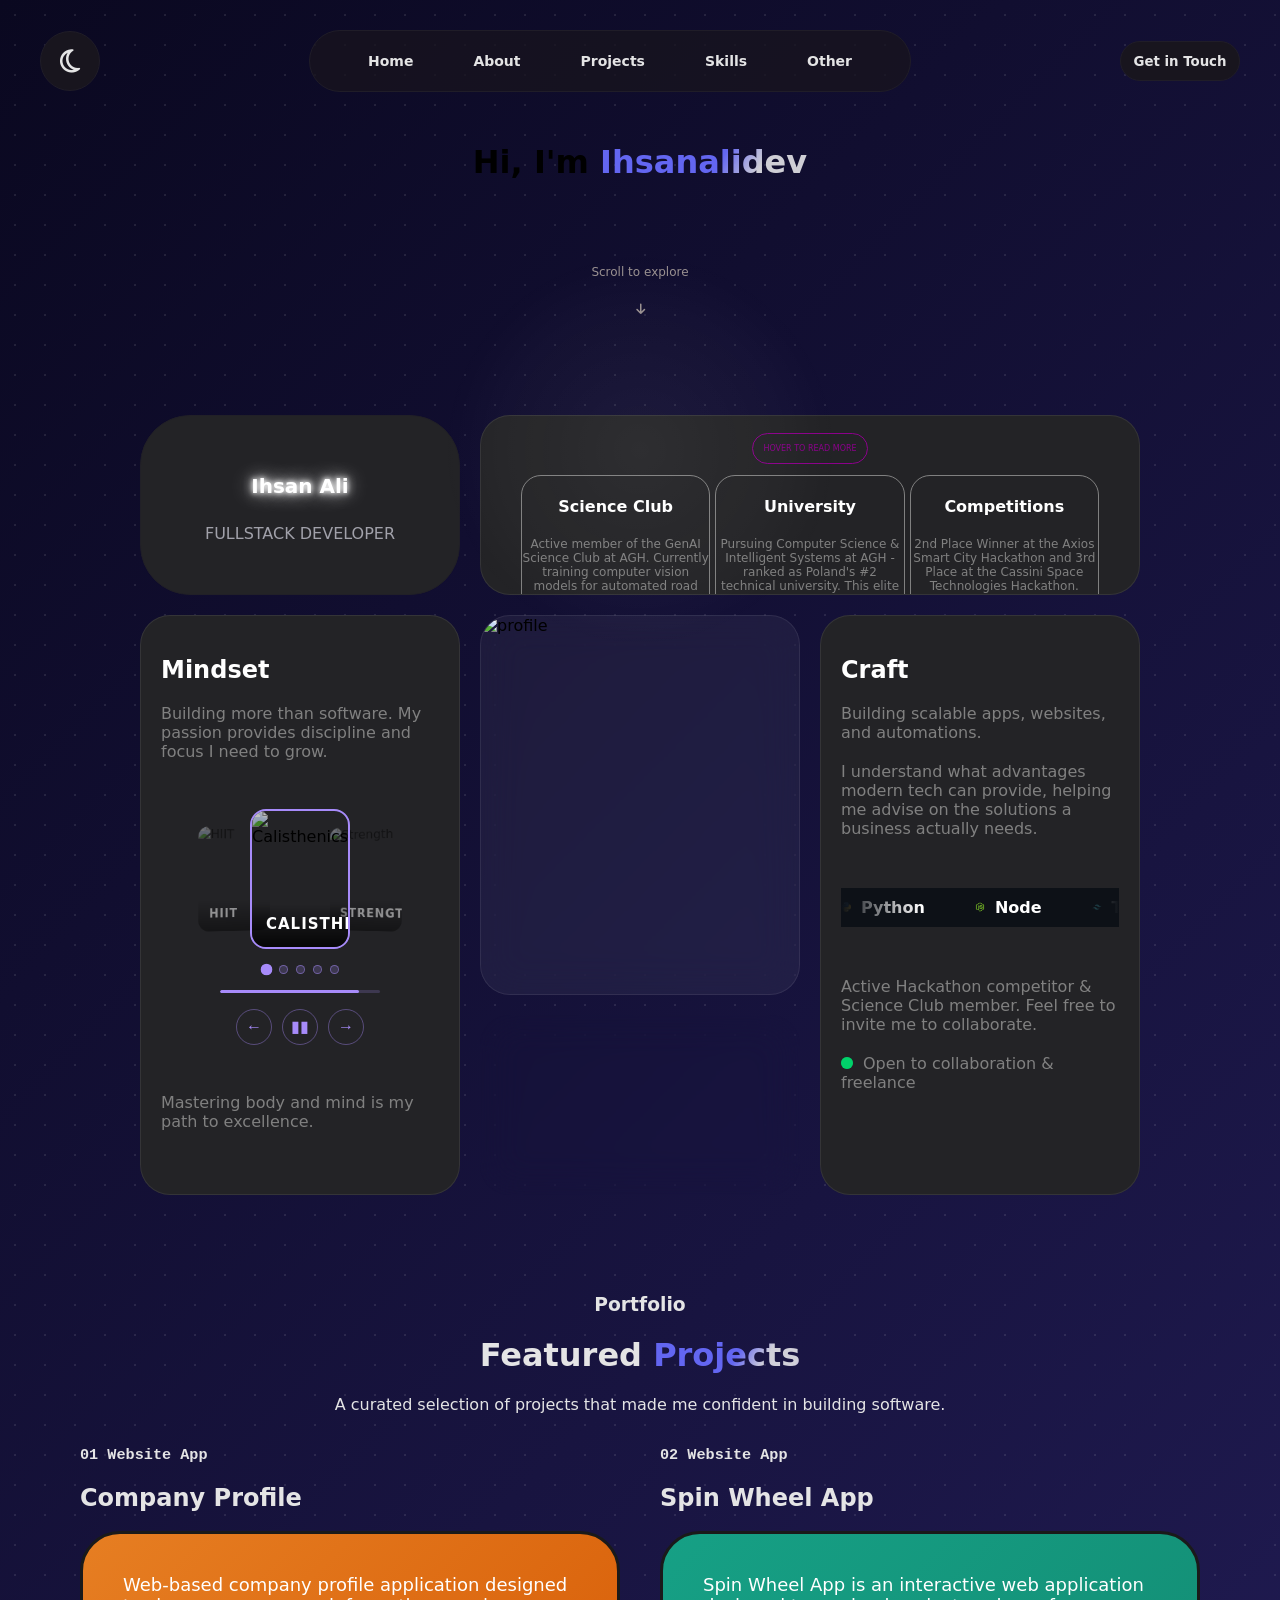
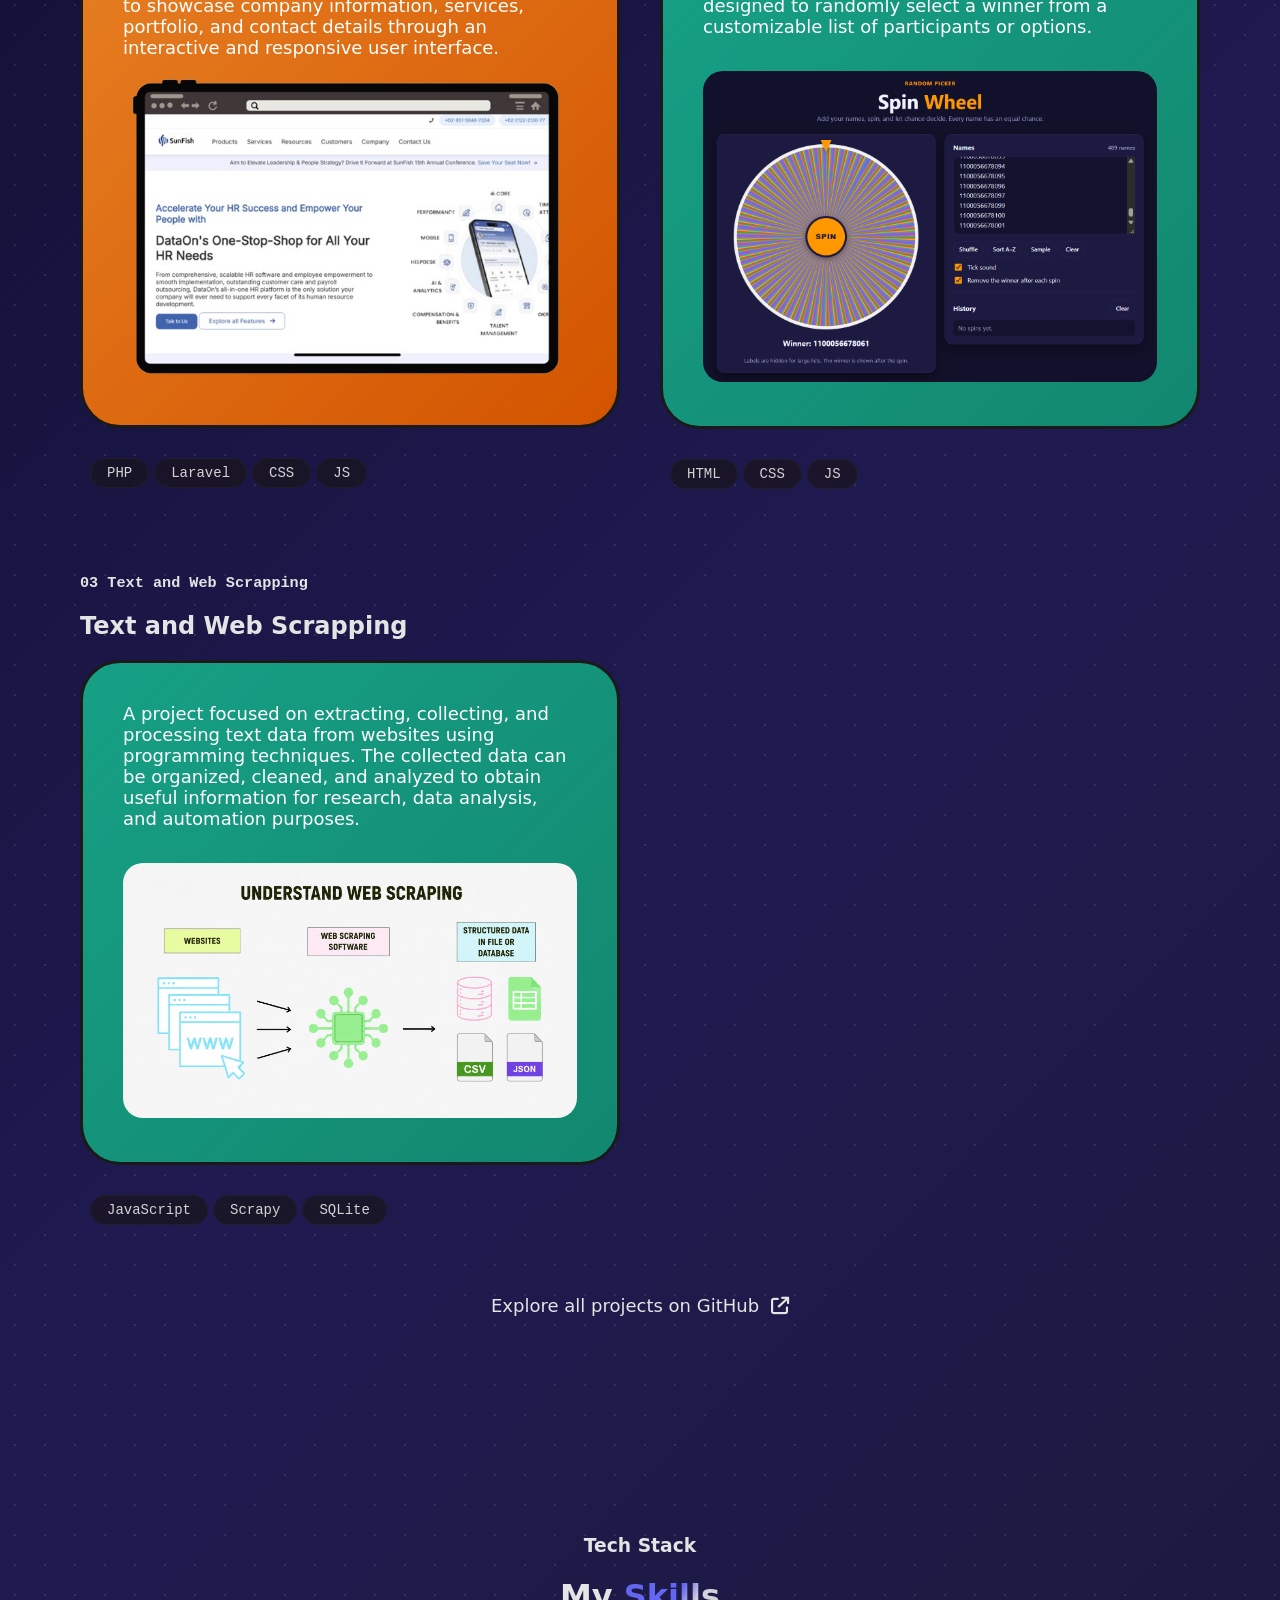
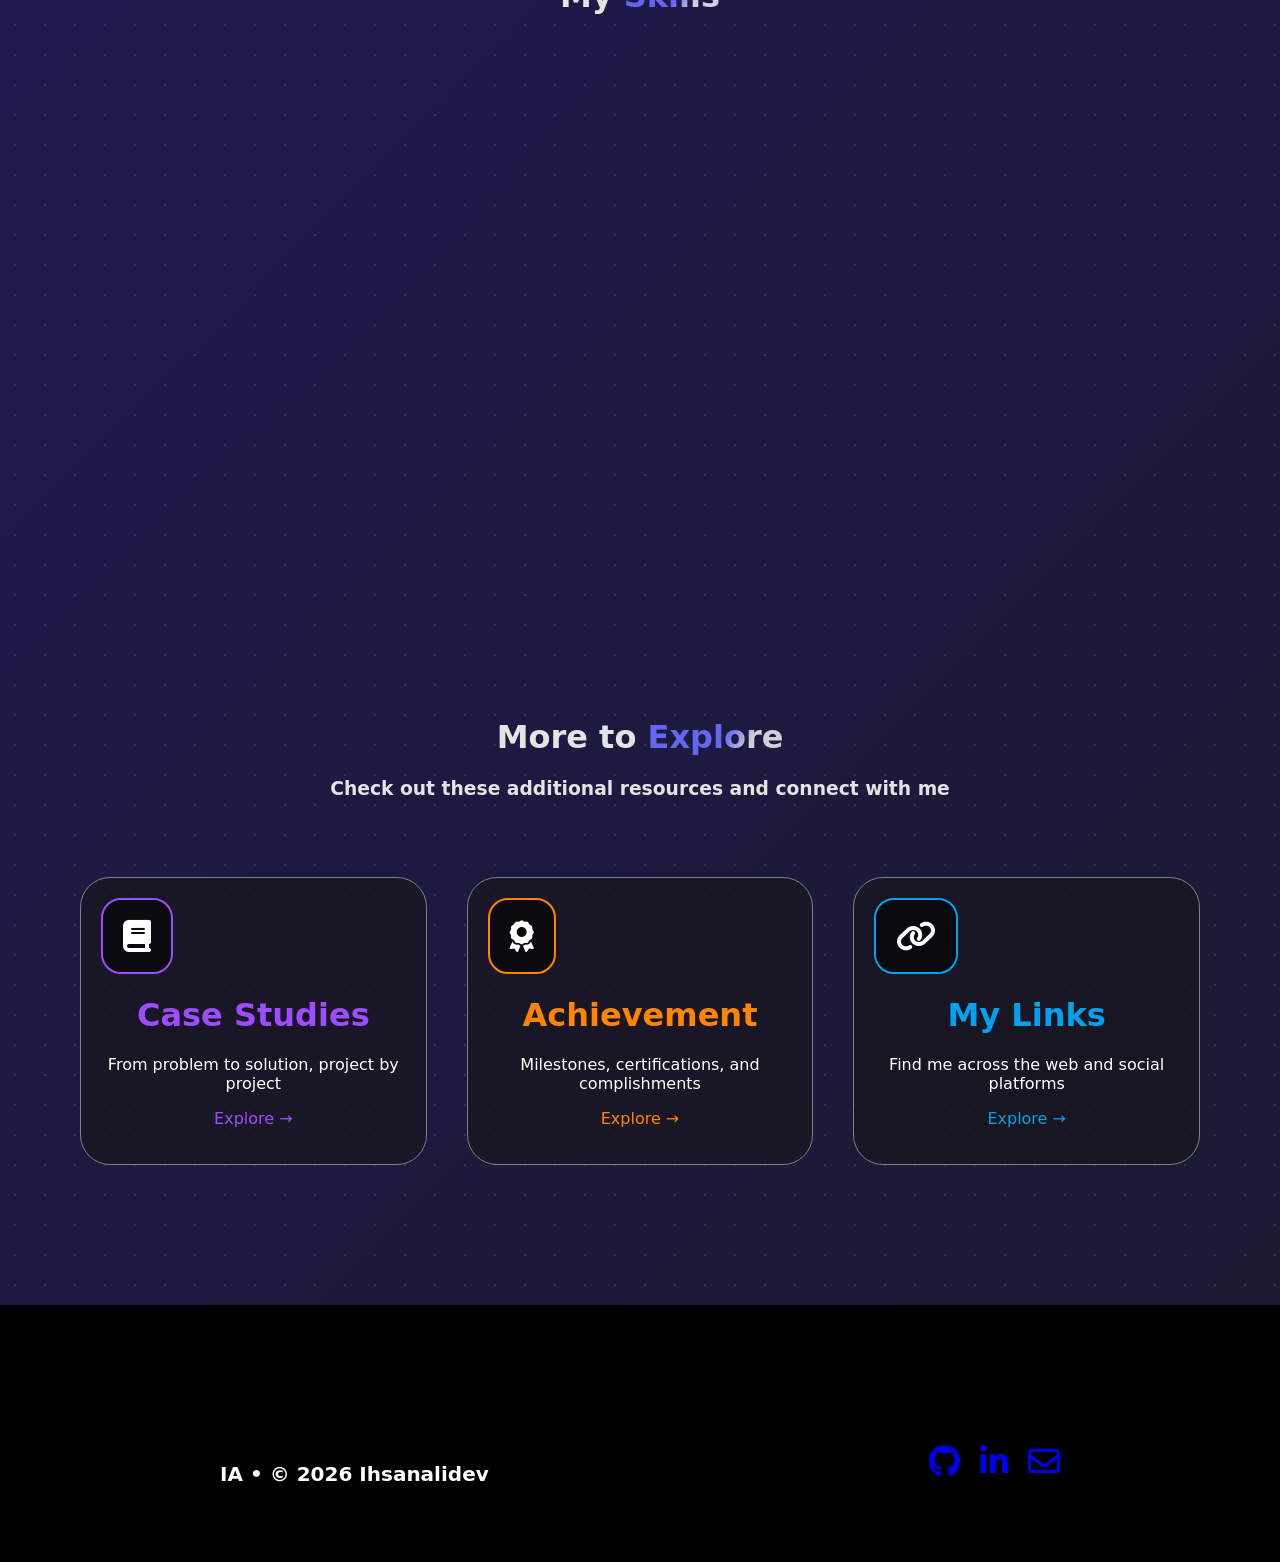
==== commit 2126eb81: "update app 3" ====
--- a/index.html
+++ b/index.html
@@ -275,19 +275,35 @@
                 </div>
                 -->
                 <div class="card-projects">
-                    <h3 class="name-card-mono">03 Website App</h3>
+                    <h3 class="name-card-mono">02 Website App</h3>
                     <h2>Spin Wheel App</h2>
-                    <div class="card-3">
-                        <p class="card-text">Spin Wheel App is an interactive web application designed to randomly select a winner from a customizable list of participants or options. It is ideal for door prizes, giveaways, raffles, and events, featuring a simple interface and smooth spinning animation for an engaging user experience</p>
-                        <a href="https://google.com" target="_blank" rel="noopener noreferrer">
-                            <img src="assets/img/spin_wheel_app.png" alt="spin_wheel_app" class="img-project3">
-                        </a>
-                    </div>
-                    <div class="tech-stack-project">
-                        <span>X</span>
-                        <span>X</span>
-                        <span>X</span>
-                        <span>X</span>
+                    <div class="card-2">
+                        <p class="card-text">Spin Wheel App is an interactive web application designed to randomly select a winner from a customizable list of participants or options.</p>
+                        <br>
+                        <a href="https://google.com" target="_blank" rel="noopener noreferrer">
+                            <img src="assets/img/spinwheel.png" alt="spinwheel" class="img-project2">
+                        </a>
+                    </div>
+                    <div class="tech-stack-project">
+                        <span>HTML</span>
+                        <span>CSS</span>
+                        <span>JS</span>
+                    </div>
+                </div>
+                <div class="card-projects">
+                    <h3 class="name-card-mono">03 Text and Web Scrapping</h3>
+                    <h2>Text and Web Scrapping</h2>
+                    <div class="card-2">
+                        <p class="card-text">A project focused on extracting, collecting, and processing text data from websites using programming techniques. The collected data can be organized, cleaned, and analyzed to obtain useful information for research, data analysis, and automation purposes.</p>
+                        <br>
+                        <a href="https://google.com" target="_blank" rel="noopener noreferrer">
+                            <img src="assets/img/webscrapping.png" alt="webscrapping" class="img-project3">
+                        </a>
+                    </div>
+                    <div class="tech-stack-project">
+                        <span>JavaScript</span>
+                        <span>Scrapy</span>
+                        <span>SQLite</span>
                     </div>
                 </div>
                 <!--
--- a/assets/css/style.css
+++ b/assets/css/style.css
@@ -1426,6 +1426,18 @@
     transform: scale(1.2);
 }
 
+.case-studies-card {
+    border: 1px solid gray;
+    padding: 20px;
+    background-color: rgba(24, 21, 30, 0.75);
+    border-radius: 30px;
+    transition: transform 0.5s ease;
+}
+
+.case-studies-card:hover {
+    transform: scale(1.2);
+}
+
 .icon-card1 {
     background-color: #0a0a0f;
     text-align: center;
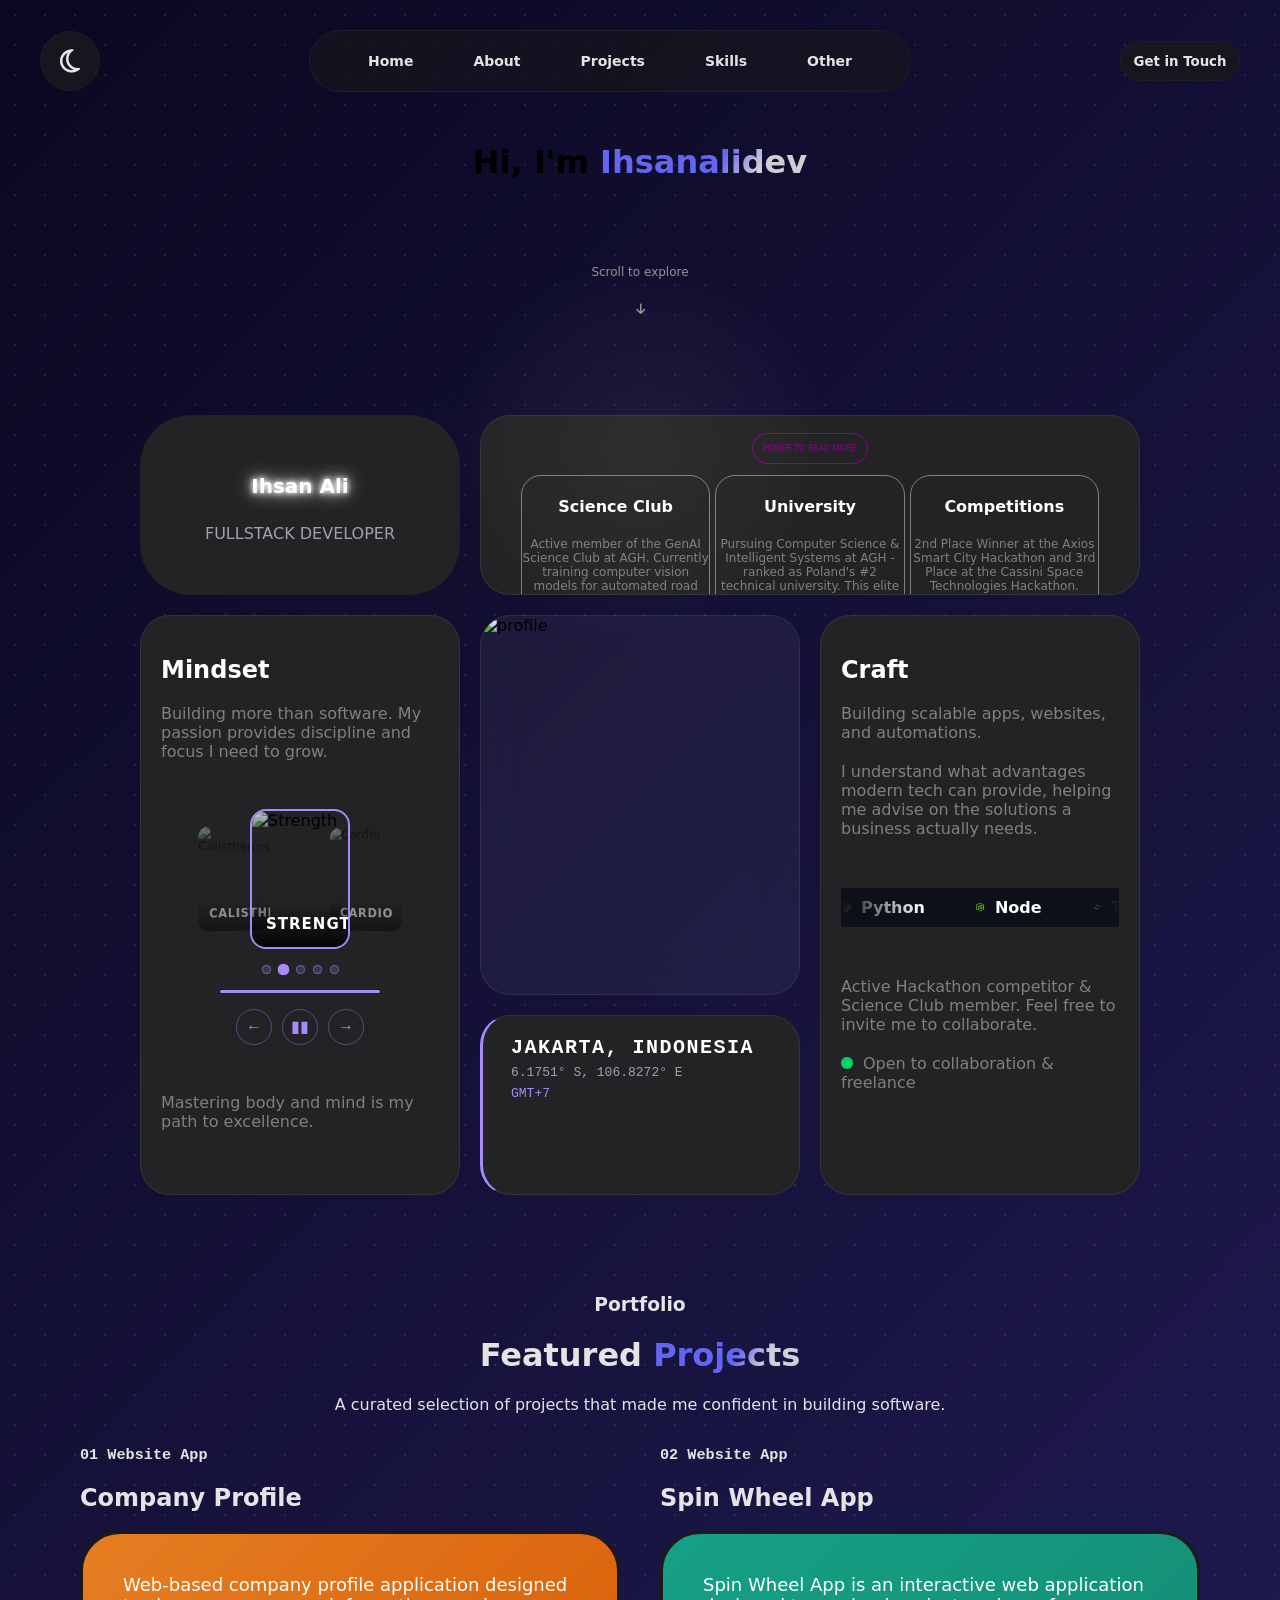
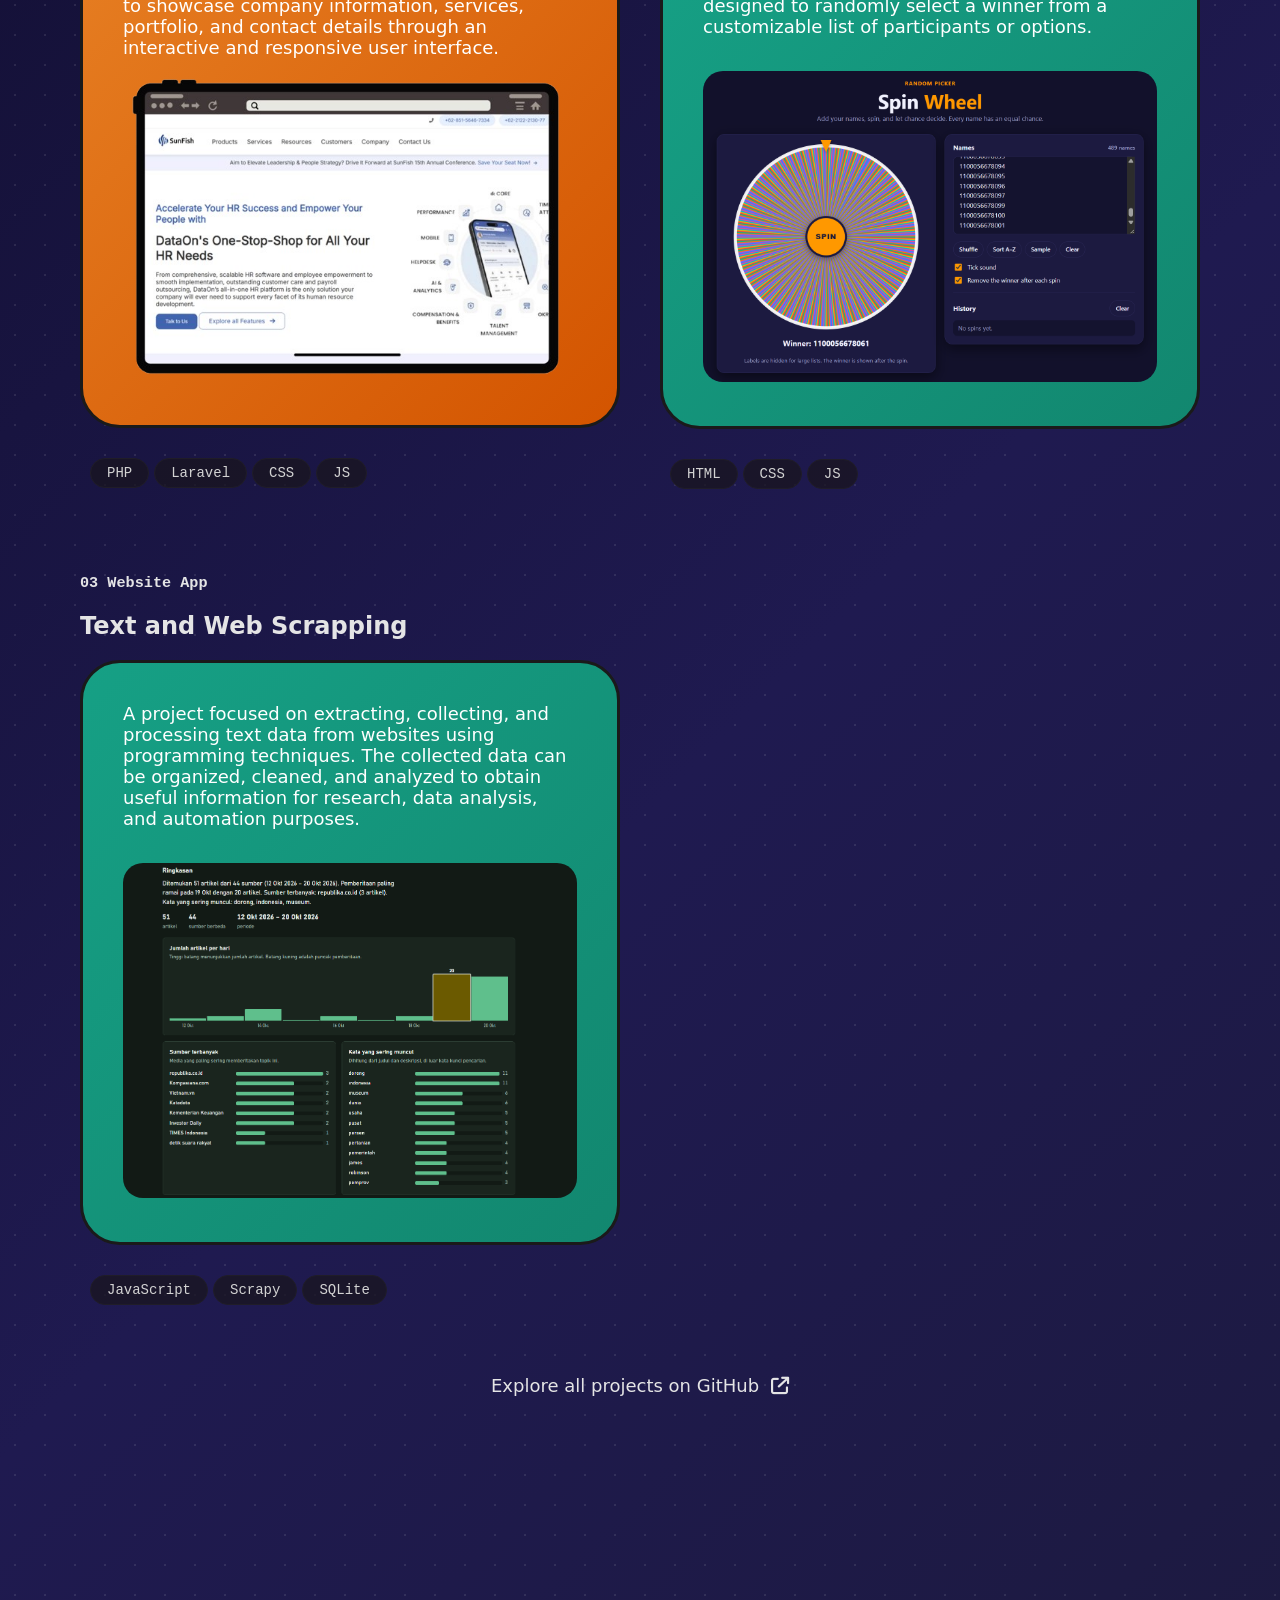
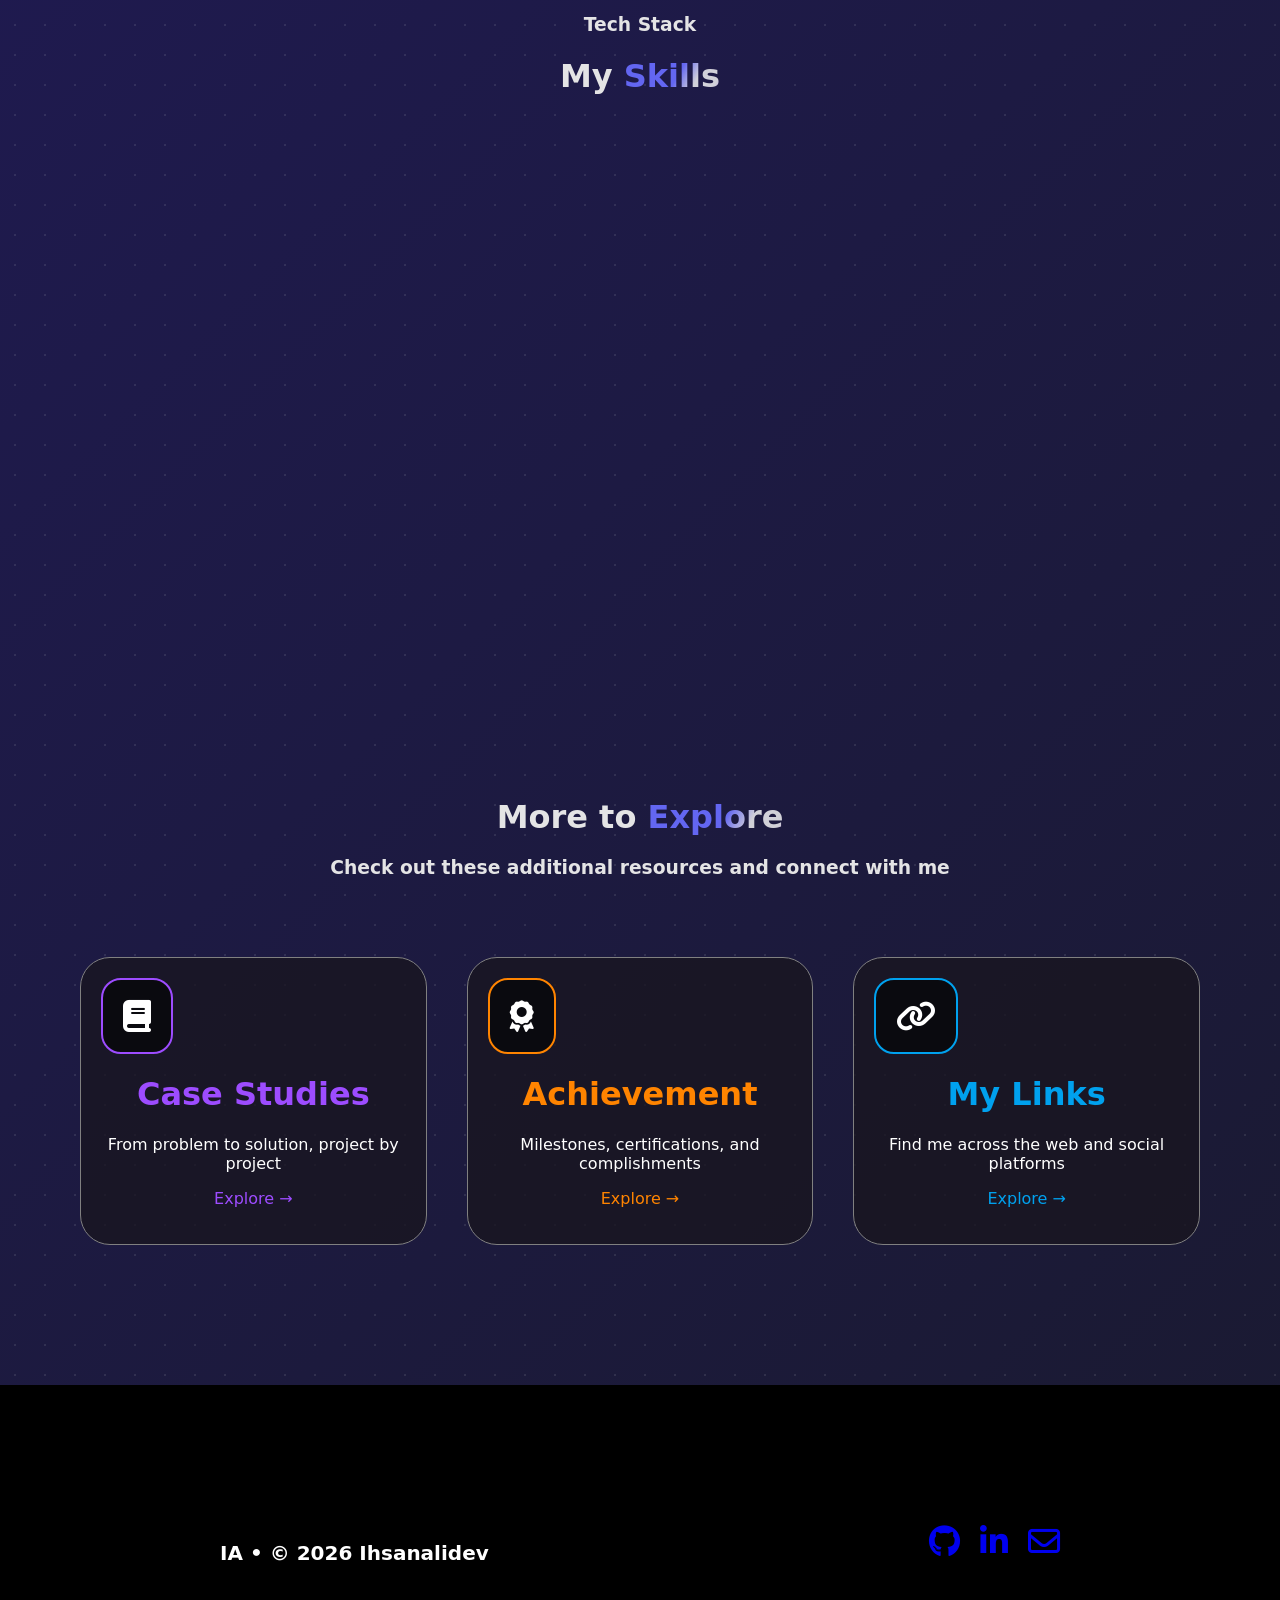
==== commit 05e84647: "update project 3" ====
--- a/index.html
+++ b/index.html
@@ -291,13 +291,13 @@
                     </div>
                 </div>
                 <div class="card-projects">
-                    <h3 class="name-card-mono">03 Text and Web Scrapping</h3>
+                    <h3 class="name-card-mono">03 Website App</h3>
                     <h2>Text and Web Scrapping</h2>
                     <div class="card-2">
                         <p class="card-text">A project focused on extracting, collecting, and processing text data from websites using programming techniques. The collected data can be organized, cleaned, and analyzed to obtain useful information for research, data analysis, and automation purposes.</p>
                         <br>
                         <a href="https://google.com" target="_blank" rel="noopener noreferrer">
-                            <img src="assets/img/webscrapping.png" alt="webscrapping" class="img-project3">
+                            <img src="assets/img/webscraping.png" alt="webscraping" class="img-project3">
                         </a>
                     </div>
                     <div class="tech-stack-project">
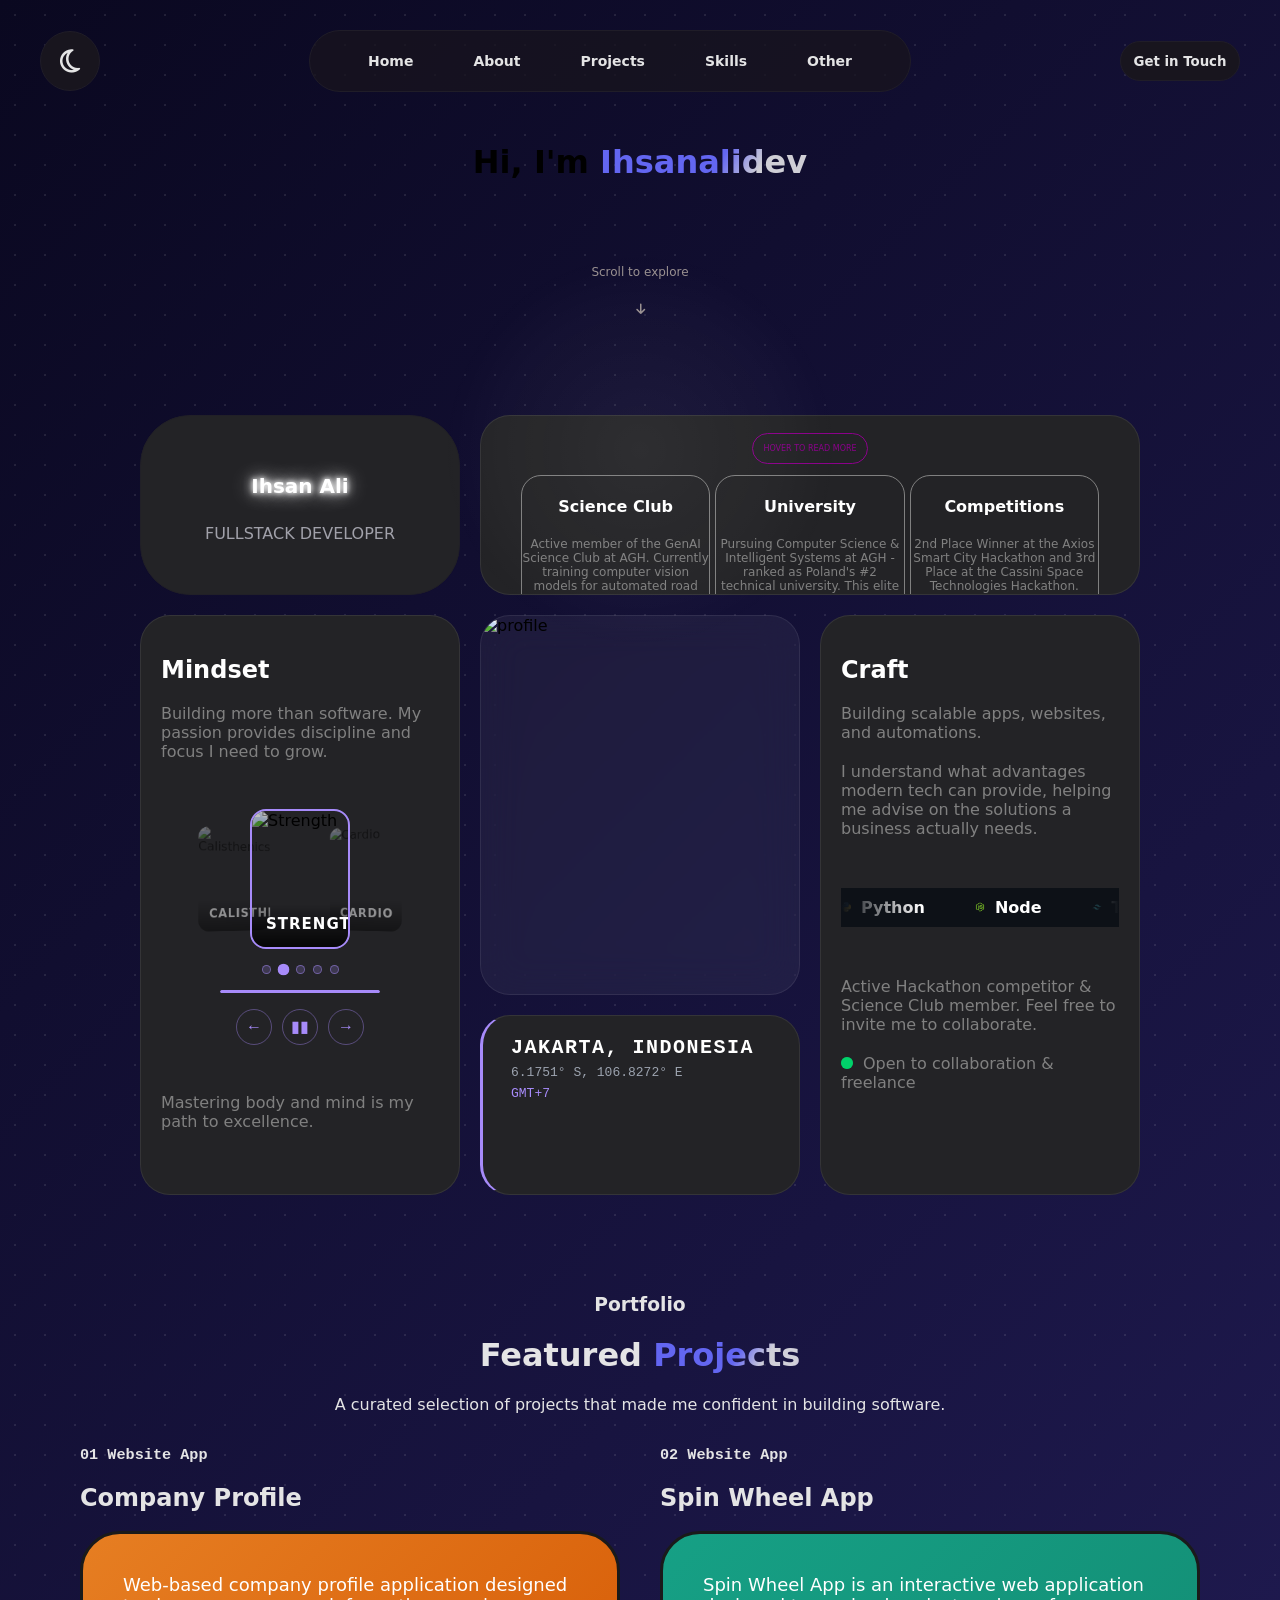
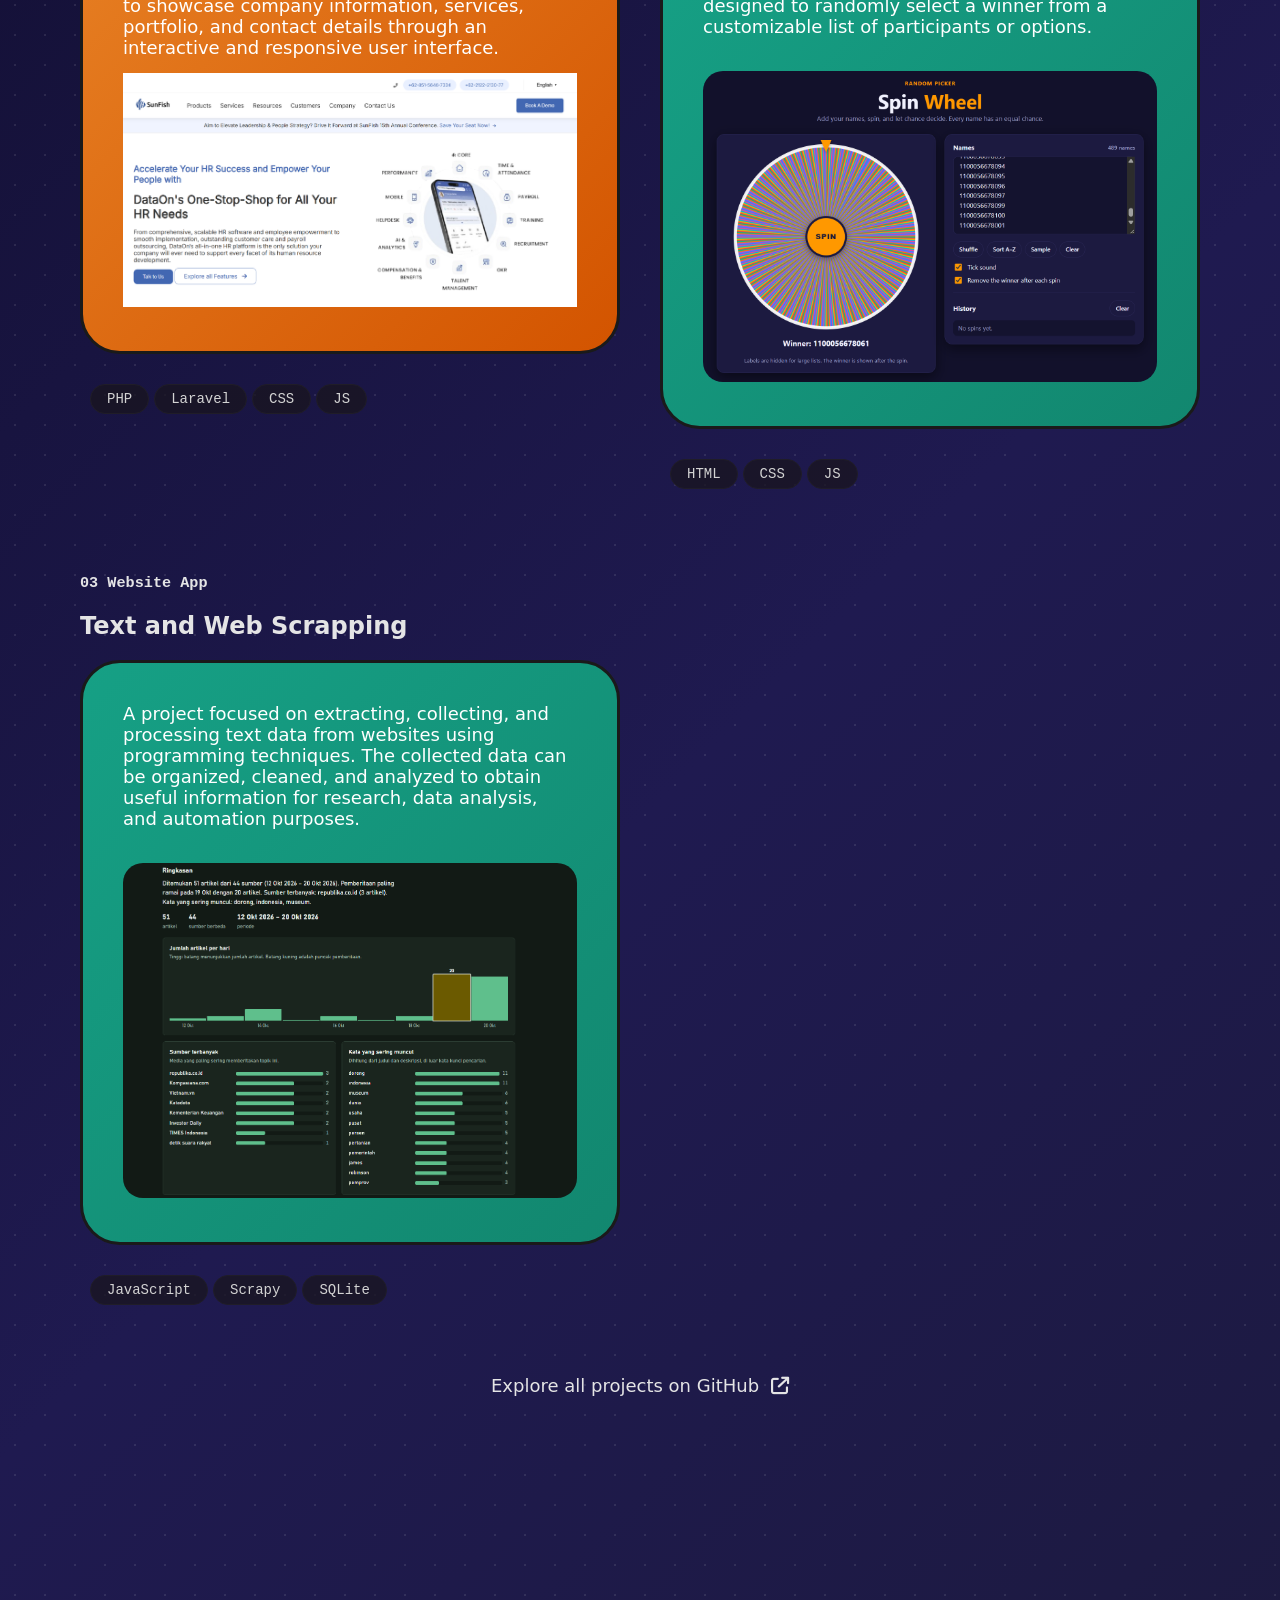
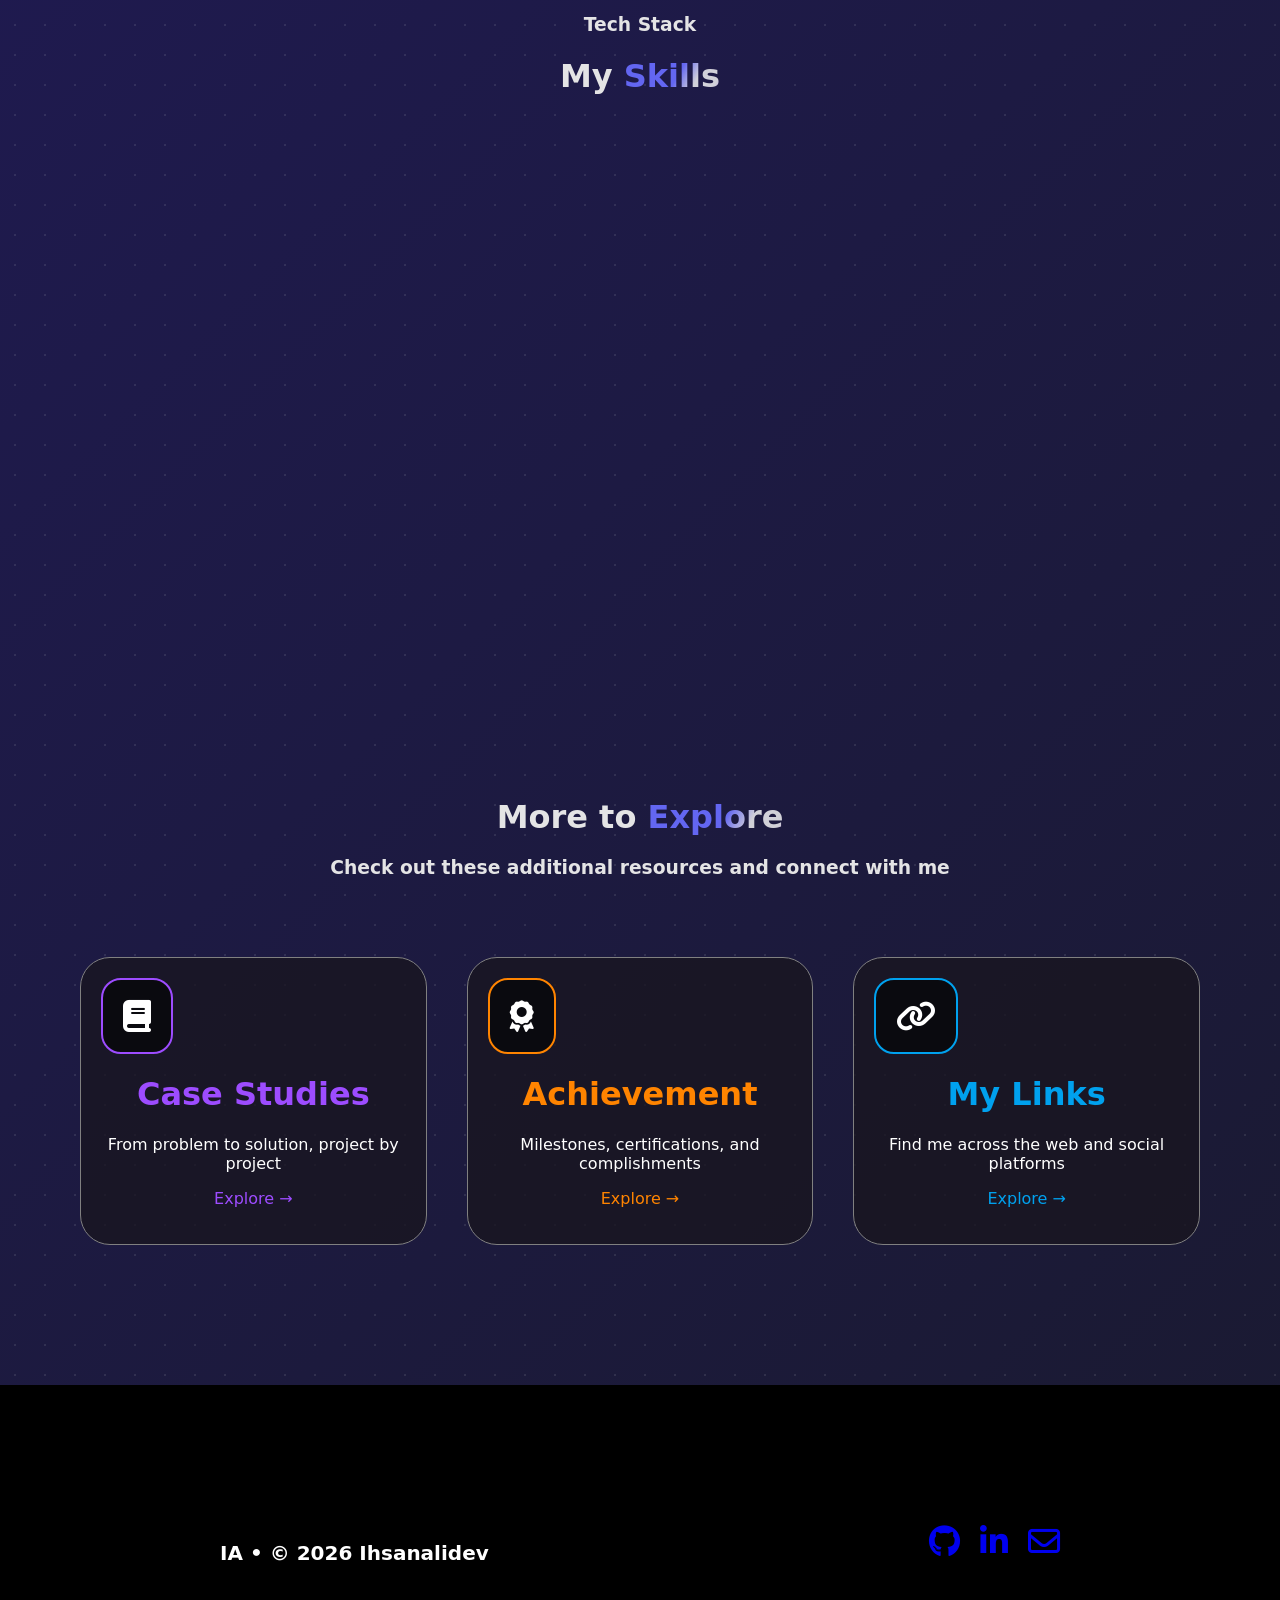
==== commit 4cc214e4: "update photo peoject 1" ====
--- a/index.html
+++ b/index.html
@@ -246,7 +246,7 @@
                     <div class="card-1">
                         <p class="card-text">Web-based company profile application designed to showcase company information, services, portfolio, and contact details through an interactive and responsive user interface.</p>
                         <a href="https://google.com" target="_blank" rel="noopener noreferrer">
-                            <img src="assets/img/project1.png" alt="img-project1" class="img-project1">
+                            <img src="assets/img/companyprofile.png" alt="img-project1" class="img-project1">
                         </a>
                     </div>
                     <div class="tech-stack-project">
